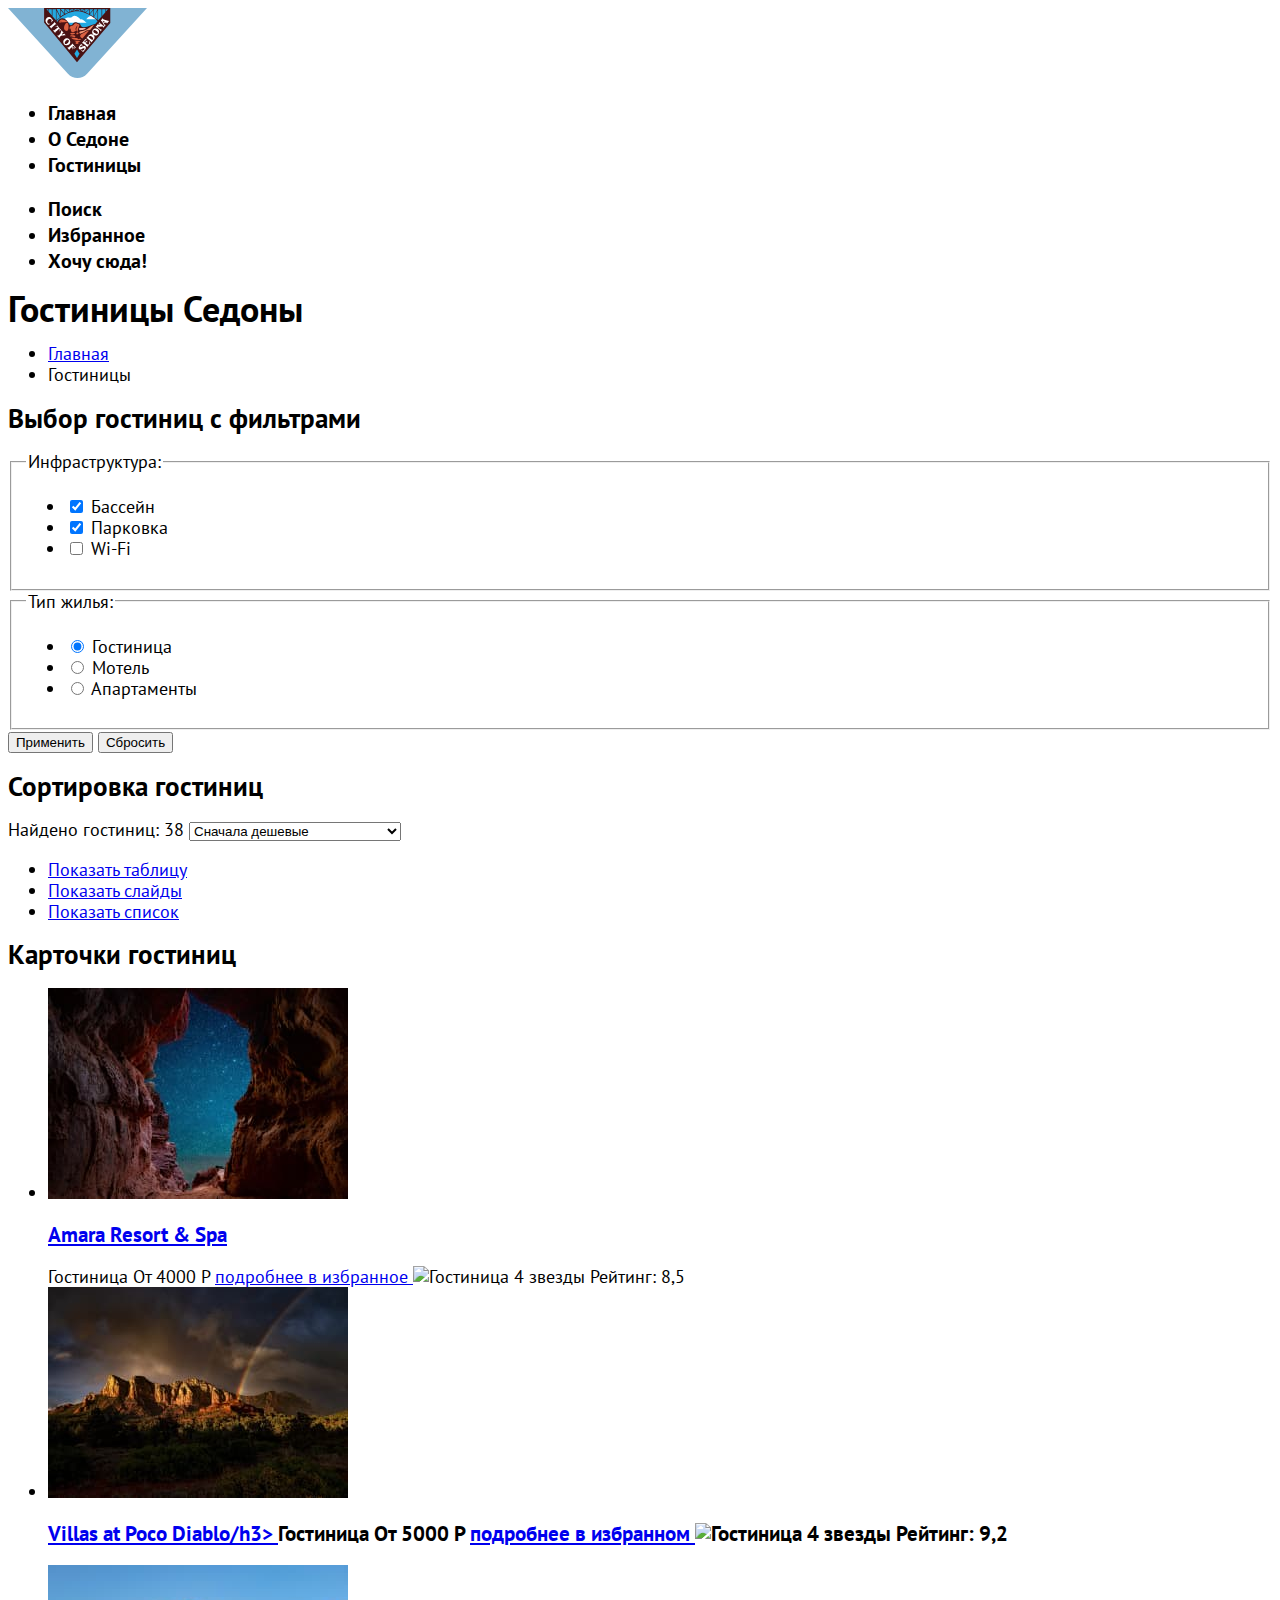
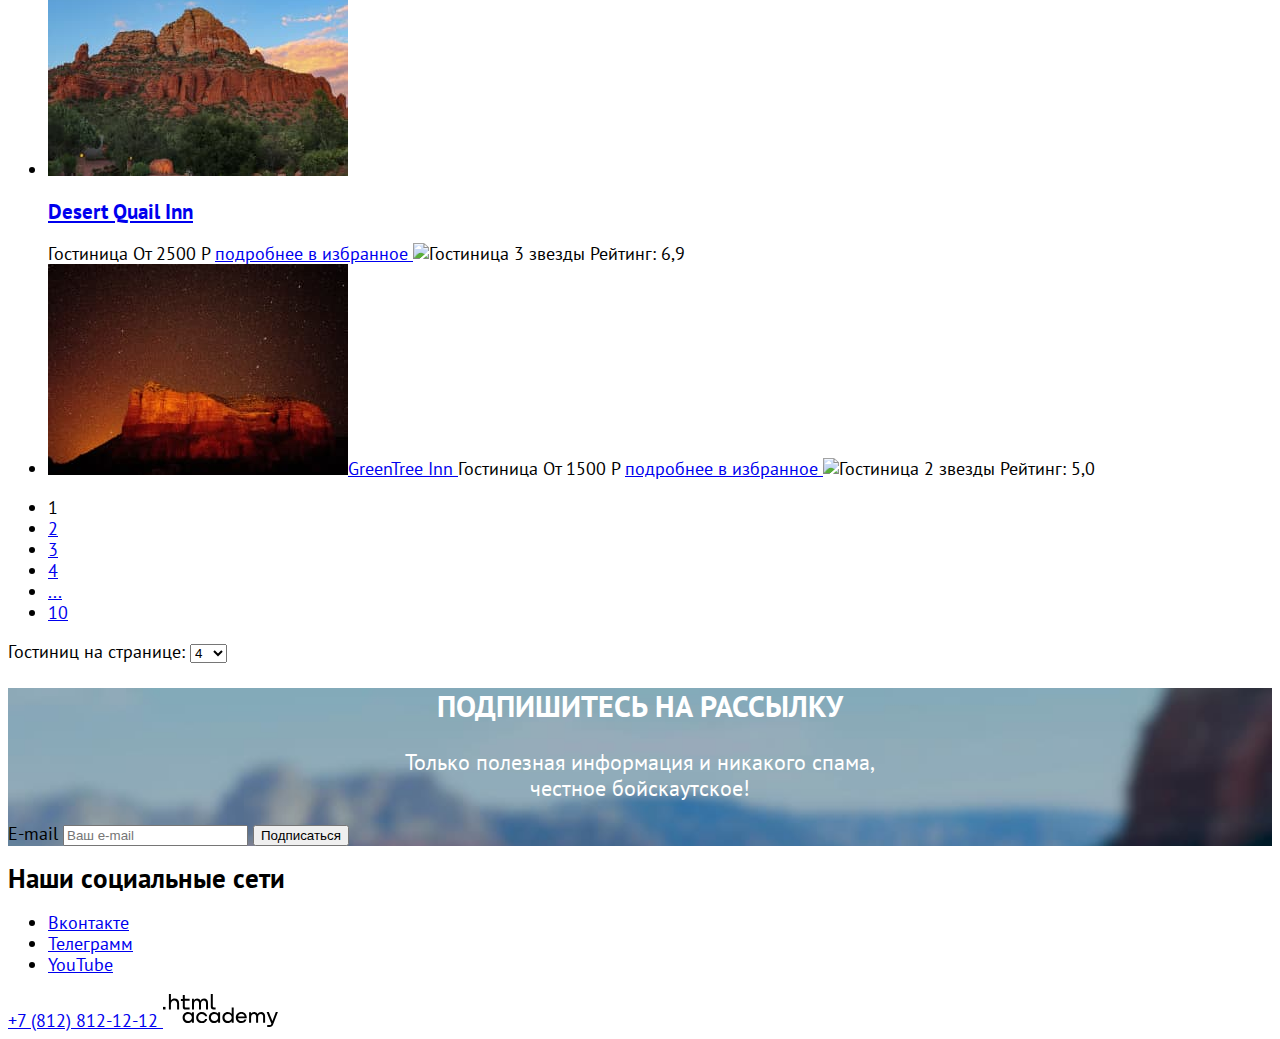
==== catalog.html @ 8e95e60b "добавляет базовую стилизацию" ====
<!DOCTYPE html>
<html lang="ru">
  <head>
    <meta charset="utf-8">
    <title>Гостиницы</title>
    <link rel="stylesheet" href="styles/styles.css">
  </head>
  <body>
    <header class="page-header">
        <nav class="navigation">
          <a
           class="navigation-logo"
           href="index.html"
          >
          <img
           class="logo"
           src="images/logo/coat-of-arms-of-sedona.svg"
           width="139"
           height="70"
           alt="Герб города Седона"
          >
          <ul class="navigation-list">
            <li class="navigation-item">
              <a
               class="navigation-link"
               href="index.html"
              >
              Главная
              </a>
            </li>
            <li class="navigation-item">
              <a
               class="navigation-link"
               href="about.html"
              >
                О Седоне
              </a>
            </li>
            <li class="navigation-item">
              <a
               class="navigation-link navigation-current"
               href="catalog.html"
              >
                Гостиницы
              </a>
            </li>
          </ul>
          <ul class="navigation-list navigation-user">
            <li class="navigation-item">
              <a
               class="navigation-link"
               href="#"
              >
                <span class="visually-hidden">
                  Поиск
                </span>
              </a>
            </li>
            <li class="navigation-item">
              <a
               class="navigation-link"
               href="#"
              >
                <span class="visually-hidden">
                  Избранное
                </span>
              </a>
            </li>
            <li class="navigation-item">
              <a
               class="navigation-link button"
               type="button"
               href="#"
              >
               Хочу сюда!
              </a>
            </li>
          </ul>
        </nav>
      </header>
      <main class="main-inner">
        <header class="inner-header">
          <h1 class="inner-header-title">
            Гостиницы Седоны
          </h1>
          <ul class="breadcrumbs">
            <li class="breadcrumbs-item">
              <a
               class="breadcrumbs-link"
               href="index.html"
              >
                <span class="visually-hidden">
                  Главная
                </span>
              </a>
            </li>
            <li class="breadcrumbs-item">
              <a class="breadcrumbs-link">
                Гостиницы
              </a>
            </li>
          </ul>
        </header>
        <section class="choise-hotels">
          <h2 class="visually-hidden">Выбор гостиниц с фильтрами</h2>
          <form
          class="choise-filter"
          action="https://echo.htmlacademy.ru/"
          method="get"
          >
            <fieldset class="choise-filter-group">
              <legend class="choise-filter-title">
                Инфраструктура:
              </legend>
              <ul class="choise-filter-list">
                <li class="choisechoise-filter-item">
                  <label class="choise">
                    <input class="choise-input" type="checkbox" name="infrastructure" checked>
                    Бассейн
                  </label>
                </li>
                <li class="catalog-filter-item">
                  <label class="choise">
                    <input class="control-input" type="checkbox" name="infrastructure" checked>
                    Парковка
                  </label>
                </li>
                <li class="choise-filter-item">
                  <label class="control">
                    <input class="choise-input" type="checkbox" name="infrastructure">
                    Wi-Fi
                  </label>
                </li>
            </ul>
            </fieldset>
            <fieldset class="choise-filter-group">
            <legend class="choise-filter-title">
              Тип жилья:
            </legend>
            <ul class="choise-filter-list">
              <li class="choise-filter-item">
                <label class="control">
                  <input class="control-input" type="radio" name="type of housing" value="hotel" checked>
                  Гостиница
                </label>
              </li>
              <li class="choise-filter-item">
                <label class="control">
                  <input class="control-input" type="radio" name="type of housing" value="motel">
                  Мотель
                </label>
              </li>
              <li class="choise-filter-item">
                <label class="control">
                  <input class="control-input" type="radio" name="type of housing" value="apartments">
                  Апартаменты
                </label>
              </li>
            </ul>
            </fieldset>
              <button class="button" type="submit">
                Применить
              </button>
              <button class="button" type="reset">
                Сбросить
              </button>
          </form>
        </section>
        <section class="catalog-sorting">
          <h2 class="visually-hidden">Сортировка гостиниц</h2>
          <span class="visually-hidden">Найдено гостиниц: 38</span>
              <select class="select-control" aria-label="Сортировка">
                <option value="popular">Сначала дешевые</option>
                <option value="cheap">Сначала дорогие</option>
                <option value="luxury">Сначала с высоким рейтингом</option>
              </select>
              <ul class="card">
                <li class="card-table">
                  <a class="button" href="#" >
                    <span class="visually-hidden">Показать таблицу</span>
                  </a>
                </li>
                <li class="card-slides">
                  <a class="button" href="#" >
                    <span class="visually-hidden">Показать слайды</span>
                  </a>
                </li>
                <li class="card-list">
                  <a class="button" href="#" >
                    <span class="visually-hidden">Показать список</span>
                  </a>
                </li>
              </ul>
        </section>
        <section class="hotels">
          <h2 class="visually-hidden">Карточки гостиниц</h2>
              <ul class="hotel-list">
                <li class="hotel-card">
                  <a class="hotel-card-link" href="#">
                    <img class="hotel-card-image" src="images/cards/mountains-at-night.jpg" width="300" height="211" alt="Горы ночью">
                    <h3 class="hotel-card-title">Amara Resort & Spa</h3>
                  </a>
                    <span class="hotel-card-type-of-housing">
                      Гостиница
                    </span>
                    <span class="hotel-card-price">
                      От 4000 Р
                    </span>
                    <a class="hotel-card-button button-more" href="#">
                      подробнее
                    </a>
                    <a class="hotel-card-button button-to-favorites" href="#">
                      в избранное
                    </a>
                    <img class="hotel-card-image-rating" src="#" width="#" height="#" alt="Гостиница 4 звезды">
                    <span class="hotel-card-rating">Рейтинг: 8,5</span>
                </li>
                <li class="hotel-card">
                  <a class="hotel-card-link" href="#">
                    <img class="hotel-card-image" src="images/cards/mountains-sunrise.jpg" width="300" height="211" alt="Рассвет в горах">
                    <h3 class="hotel-card-title">Villas at Poco Diablo/h3>
                  </a>
                    <span class="hotel-card-type-of-housing">
                      Гостиница
                    </span>
                    <span class="hotel-card-price">
                      От 5000 Р
                    </span>
                    <a class="hotel-card-button button-more" href="#">
                      подробнее
                    </a>
                    <a class="hotel-card-button button-in-favorites" href="#">
                      в избранном
                    </a>
                    <img class="hotel-card-image-rating" src="#" width="#" height="#" alt="Гостиница 4 звезды">
                    <span class="hotel-card-rating">Рейтинг: 9,2</span>
                </li>
                <li class="hotel-card">
                  <a class="hotel-card-link" href="#">
                    <img class="hotel-card-image" src="images/cards/mountains-by-day.jpg" width="300" height="211" alt="День в горах">
                    <h3 class="hotel-card-title">Desert Quail Inn</h3>
                  </a>
                    <span class="hotel-card-type-of-housing">
                      Гостиница
                    </span>
                    <span class="hotel-card-price">
                      От 2500 Р
                    </span>
                    <a class="hotel-card-button button-more" href="#">
                      подробнее
                    </a>
                    <a class="hotel-card-button button-to-favorites" href="#">
                      в избранное
                    </a>
                    <img class="hotel-card-image-rating" src="#" width="#" height="#" alt="Гостиница 3 звезды">
                    <span class="hotel-card-rating">Рейтинг: 6,9</span>
                </li>
                <li class="hotel-card">
                  <a class="hotel-card-link" href="#">
                    <img class="hotel-card-image" src="images/cards/mountains-sunset.jpg" width="300" height="211" alt="Закат в горах>
                    <h3 class="hotel-card-title">GreenTree Inn</h3>
                  </a>
                    <span class="hotel-card-type-of-housing">
                      Гостиница
                    </span>
                    <span class="hotel-card-price">
                      От 1500 Р
                    </span>
                    <a class="hotel-card-button button-more" href="#">
                      подробнее
                    </a>
                    <a class="hotel-card-button button-to-favorites" href="#">
                      в избранное
                    </a>
                    <img class="hotel-card-image-rating" src="#" width="#" height="#" alt="Гостиница 2 звезды">
                    <span class="hotel-card-rating">Рейтинг: 5,0</span>
                </li>
              </ul>
              <ul class="pagination">
                <li class="pagination-item">
                  <a class="pagination-link pagination-current">1</a>
                </li>
                <li class="pagination-item">
                  <a class="pagination-link" href="#">2</a>
                </li>
                <li class="pagination-item">
                  <a class="pagination-link" href="#">3</a>
                </li>
                <li class="pagination-item">
                  <a class="pagination-link" href="#">4</a>
                </li>
                <li class="pagination-item">
                  <a class="pagination-link" href="#">...</a>
                </li>
                <li class="pagination-item">
                  <a class="pagination-link" href="#">10</a>
                </li>
              </ul>
              <label class="amount">
                Гостиниц на странице:
                <select class="select-control" aria-label="Гостиниц на странице">
                  <option value="4">4</option>
                  <option value="8">8</option>
                  <option value="12">12</option>
                </select>
              </label>
       </section>
       <section class="newsletter">
        <h2 class="newsletter-title">
          Подпишитесь на рассылку
        </h2>
        <p class="newsletter-description">
          Только полезная информация и никакого спама,<br>честное бойскаутское!
        </p>
        <form
         class="newsletter-form"
         action="https://echo.htmlacademy.ru/"
         method="post"
        >
        <label for="newsletter-email">
          E-mail
        </label>
        <input
         class="field"
         placeholder="Ваш e-mail"
         type="email"
         name="newsletter-email"
         id="newsletter-email"
         required
         >
        <button class="button newsletter-button" type="submit">
          Подписаться
        </button>
        </form>
      </section>
      </main>
      <footer class="index-footer">
        <h2 class="visually-hidden">
          Наши социальные сети
        </h2>
        <ul class="footer-social-list">
          <li class="footer-social-list-item">
            <a
             class="social-button vk"
             href="https://vk.com/htmlacademy"
            >
            <span class="visually-hidden">
              Вконтакте
            </span>
            </a>
          </li>
          <li class="footer-social-list-item">
            <a
             class="social-button telegram"
             href="https://t.me/htmlacademy"
            >
            <span class="visually-hidden">
              Телеграмм
            </span>
            </a>
          </li>
          <li class="footer-social-list-item">
            <a
             class="social-button youtube"
             href="https://www.youtube.com/user/htmlacademyru"
            >
            <span class="visually-hidden">
              YouTube
            </span>
            </a>
          </li>
        </ul>
        <a
         class="footer-contact"
         href="tele:+78128121212">
          +7 (812) 812-12-12
        </a>
        <a
        class="htmlacademy-link"
        href="https://htmlacademy.ru/"
       >
       <img
        class="logo"
        src="images/logo/logo-htmlacademy.svg"
        width="115"
        height="34"
        alt="Логотип HTML Academy"
       >
       </a>
      </footer>
  </body>
</html>
---- styles/styles.css ----
@font-face {
  font-family: "PT Sans";
  font-style: normal;
  font-weight: 400;
  src: url("../fonts/ptsans-400.woff2") format("woff2");
  font-display: swap;
}
@font-face {
  font-family: "PT Sans";
  font-style: normal;
  font-weight: 700;
  src: url("../fonts/ptsans-700.woff2") format("woff2");
  font-display: swap;
}

body {
  font-family: "PT Sans", sans-serif;
  font-size: 18px;
  line-height: 21px;
  color: #000000;
  background-color: #FFFFFF;
}
.navigation-link-button {
  font-family: "PT Sans", sans-serif;
  font-size: 16px;
  line-height: 20px;
  text-align: center;
  text-transform: uppercase;
  color: #FFFFFF;
  background-color: #756157;
}
.navigation-link  {
  font-size: 20px;
  line-height: 26px;
  font-weight: 700;
  text-align: left;
  color: inherit;
  text-decoration: none;
}
.welcome-logo {
  background-color: #DAE8F1;
  background-image: url(../images/index-background.jpg);
  background-size: 100%;
  background-repeat: no-repeat;
}
.advantages-town {
  font-size: 30px;
  line-height: 36px;
  font-weight: 700;
  text-align: center;
  text-transform: uppercase;
}
.advantages-main {
  font-size: 22px;
  line-height: 26px;
  font-weight: 400;
  text-align: center;
}
.advantages-title {
  font-size: 24px;
  line-height: 28px;
  font-weight: 700;
  text-align: center;
  text-transform: uppercase;
}
.advantages-description {
  text-align: center;
}
.advantages-list-item-town {
  background-color: #E1B792;
  /* background-image: url("../images/advantages/sedona-town.jpg"); */
  background-size: 100% auto;
  background-repeat: no-repeat;
}
advantages-devil-bridge {
  background-color: #91745E;
  background-image: url("../images/advantages/devil-bridge.jpgs");
  background-size: 100% auto;
  background-repeat: no-repeat;
}
.search-hotel-title {
  font-size: 30px;
  line-height: 36px;
  font-weight: 700;
  text-align: center;
  text-transform: uppercase;
}
.search-hotel-description {
  font-size: 22px;
  line-height: 26px;
  font-weight: 400;
  text-align: center;
}
.newsletter {
  background-color: #3D5C5E;
  background-image: url("..//images/background-index.jpg");
  background-size: 100% auto;
  background-repeat: no-repeat;
}
.newsletter-title {
  font-size: 30px;
  line-height: 36px;
  font-weight: 700;
  text-align: center;
  color: #FFFFFF;
  text-transform: uppercase;
}
.newsletter-description {
  font-size: 22px;
  line-height: 26px;
  font-weight: 400;
  text-align: center;
  color: #FFFFFF;
}
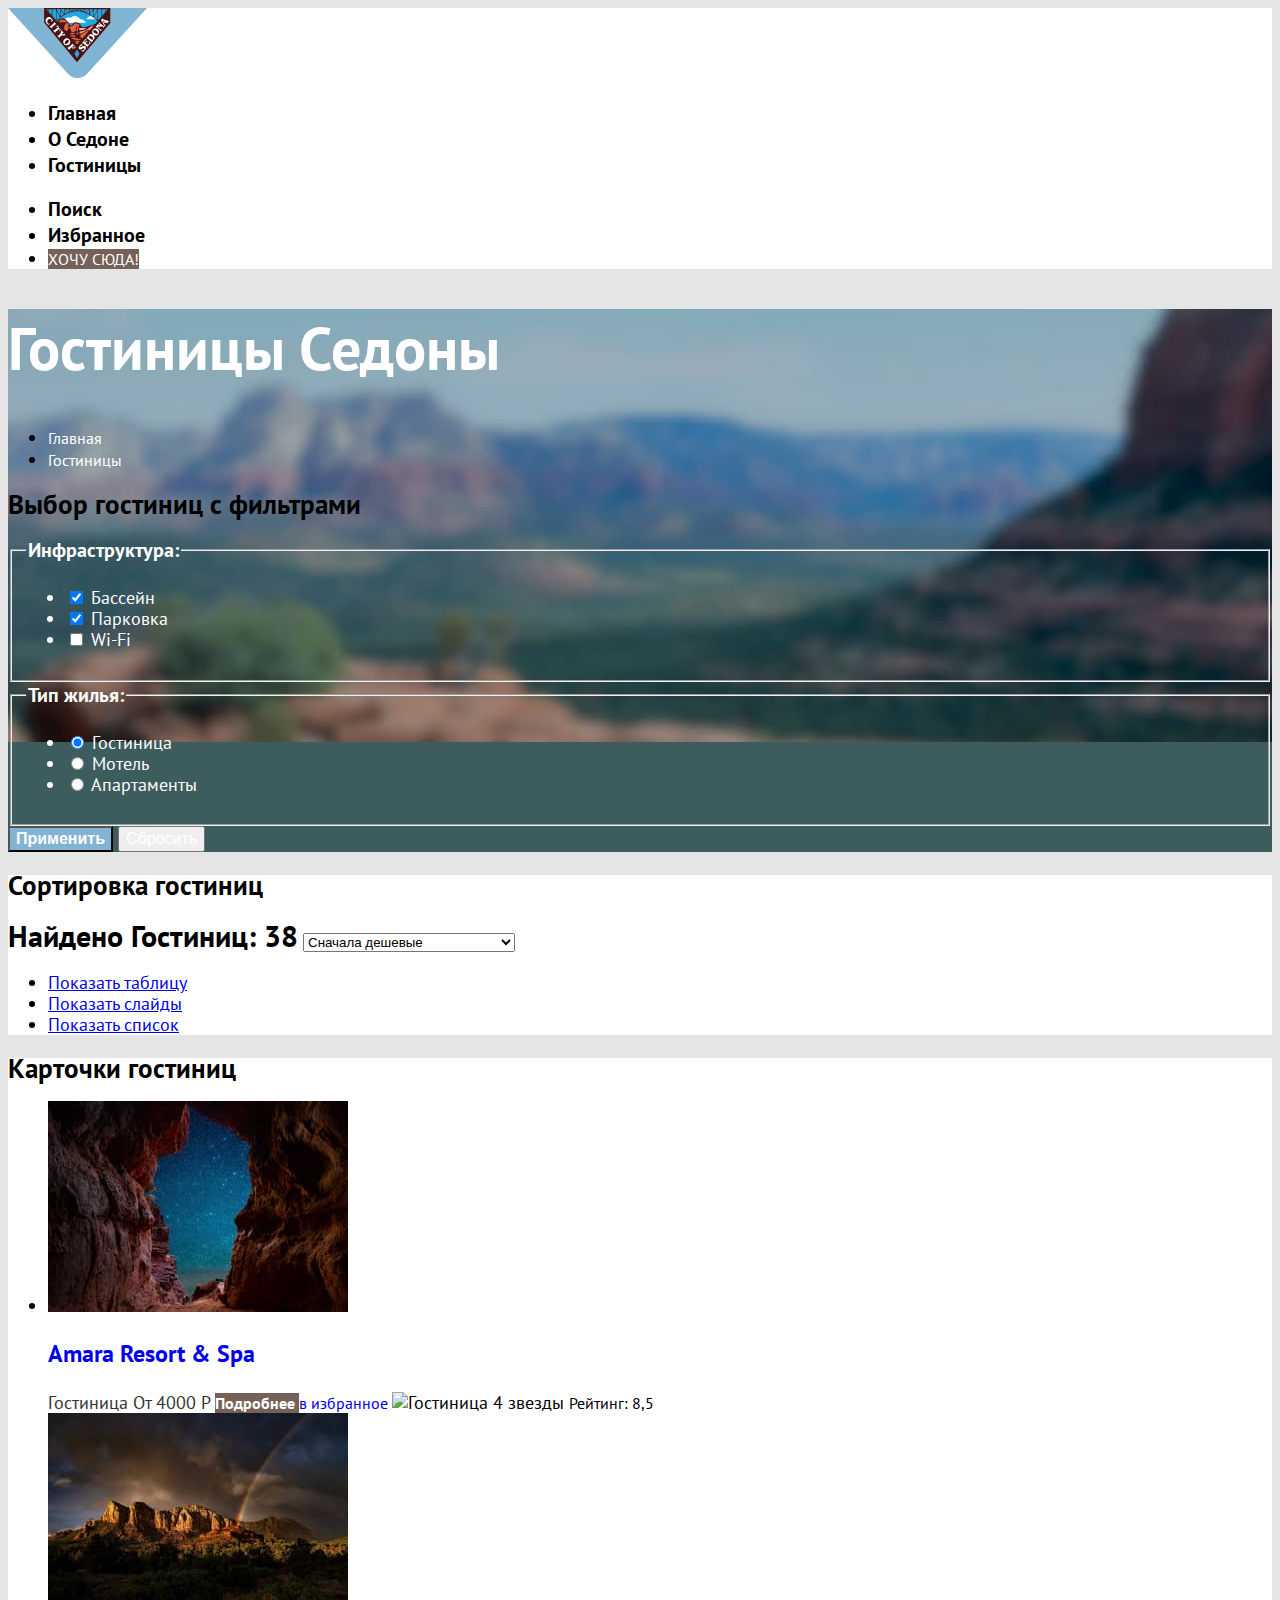
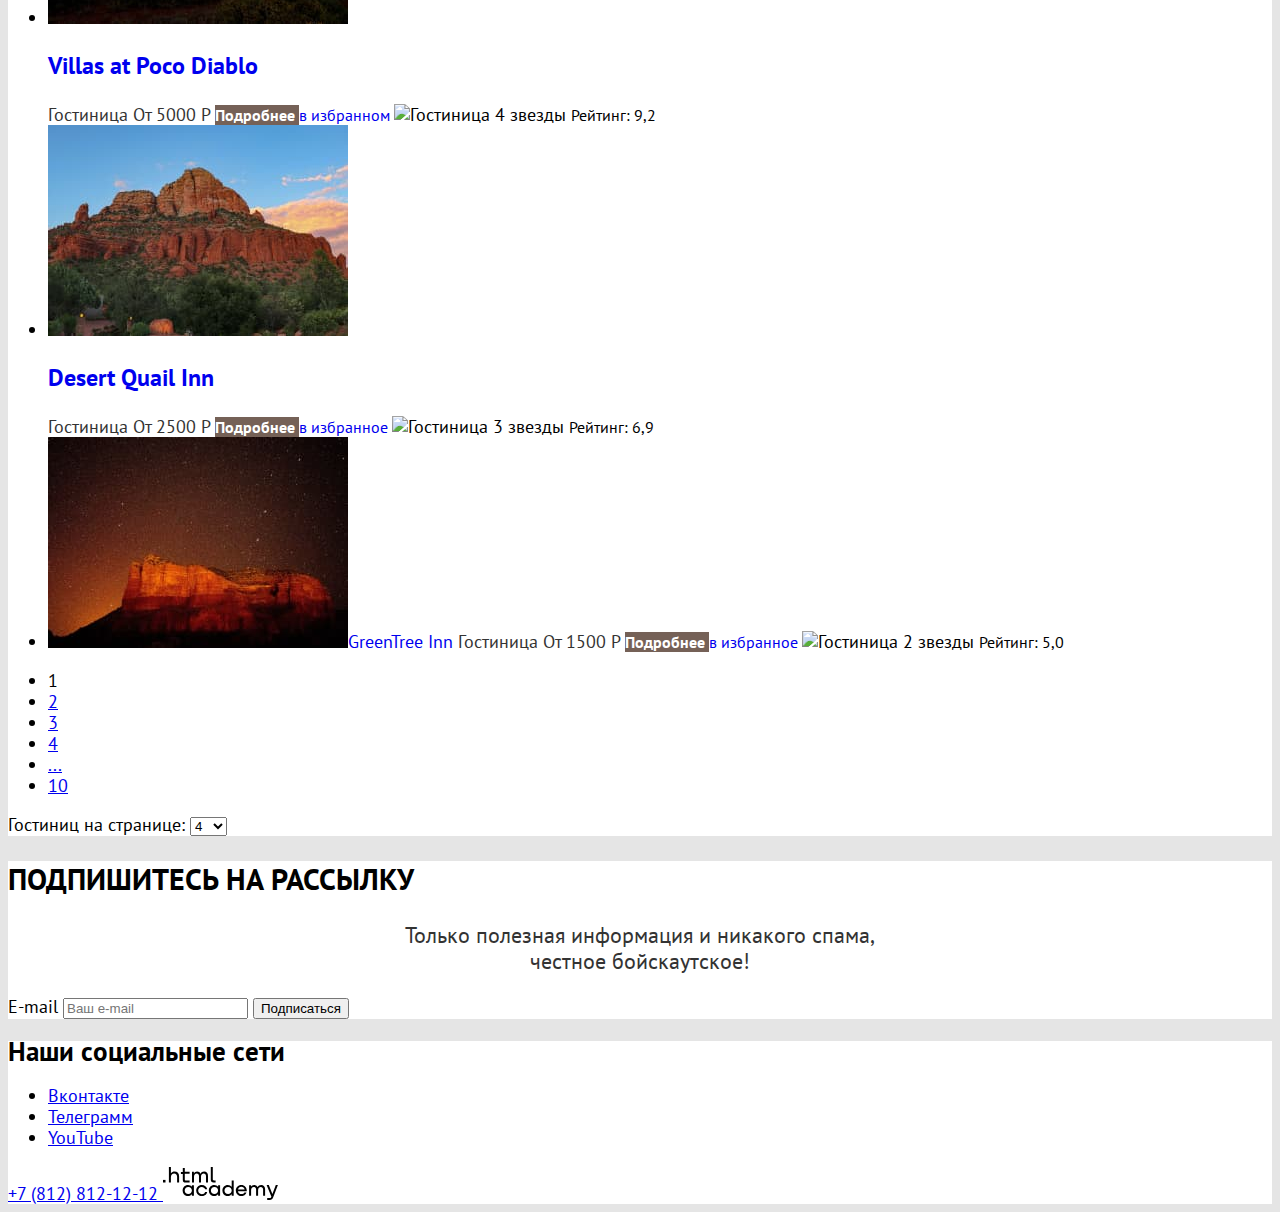
==== commit 0774ff06: "поправки в разметку и стилизацию" ====
--- a/catalog.html
+++ b/catalog.html
@@ -68,8 +68,7 @@
             </li>
             <li class="navigation-item">
               <a
-               class="navigation-link button"
-               type="button"
+               class="navigation-link-button"
                href="#"
               >
                Хочу сюда!
@@ -79,6 +78,7 @@
         </nav>
       </header>
       <main class="main-inner">
+        <div class="wrapper-hotel">
         <header class="inner-header">
           <h1 class="inner-header-title">
             Гостиницы Седоны
@@ -113,13 +113,13 @@
                 Инфраструктура:
               </legend>
               <ul class="choise-filter-list">
-                <li class="choisechoise-filter-item">
+                <li class="choise-filter-item">
                   <label class="choise">
                     <input class="choise-input" type="checkbox" name="infrastructure" checked>
                     Бассейн
                   </label>
                 </li>
-                <li class="catalog-filter-item">
+                <li class="choise-filter-item">
                   <label class="choise">
                     <input class="control-input" type="checkbox" name="infrastructure" checked>
                     Парковка
@@ -158,17 +158,18 @@
               </li>
             </ul>
             </fieldset>
-              <button class="button" type="submit">
+              <button class="button-submit" type="submit">
                 Применить
               </button>
-              <button class="button" type="reset">
+              <button class="button-reset" type="reset">
                 Сбросить
               </button>
           </form>
         </section>
+      </div>
         <section class="catalog-sorting">
           <h2 class="visually-hidden">Сортировка гостиниц</h2>
-          <span class="visually-hidden">Найдено гостиниц: 38</span>
+          <span class="sort-hotel">Найдено гостиниц: 38</span>
               <select class="select-control" aria-label="Сортировка">
                 <option value="popular">Сначала дешевые</option>
                 <option value="cheap">Сначала дорогие</option>
@@ -213,12 +214,12 @@
                       в избранное
                     </a>
                     <img class="hotel-card-image-rating" src="#" width="#" height="#" alt="Гостиница 4 звезды">
-                    <span class="hotel-card-rating">Рейтинг: 8,5</span>
+                    <span class="hotel-card-button hotel-card-rating">Рейтинг: 8,5</span>
                 </li>
                 <li class="hotel-card">
                   <a class="hotel-card-link" href="#">
                     <img class="hotel-card-image" src="images/cards/mountains-sunrise.jpg" width="300" height="211" alt="Рассвет в горах">
-                    <h3 class="hotel-card-title">Villas at Poco Diablo/h3>
+                    <h3 class="hotel-card-title">Villas at Poco Diablo</h3>
                   </a>
                     <span class="hotel-card-type-of-housing">
                       Гостиница
@@ -233,7 +234,7 @@
                       в избранном
                     </a>
                     <img class="hotel-card-image-rating" src="#" width="#" height="#" alt="Гостиница 4 звезды">
-                    <span class="hotel-card-rating">Рейтинг: 9,2</span>
+                    <span class="hotel-card-button hotel-card-rating">Рейтинг: 9,2</span>
                 </li>
                 <li class="hotel-card">
                   <a class="hotel-card-link" href="#">
@@ -253,7 +254,7 @@
                       в избранное
                     </a>
                     <img class="hotel-card-image-rating" src="#" width="#" height="#" alt="Гостиница 3 звезды">
-                    <span class="hotel-card-rating">Рейтинг: 6,9</span>
+                    <span class="hotel-card-button hotel-card-rating">Рейтинг: 6,9</span>
                 </li>
                 <li class="hotel-card">
                   <a class="hotel-card-link" href="#">
@@ -273,7 +274,7 @@
                       в избранное
                     </a>
                     <img class="hotel-card-image-rating" src="#" width="#" height="#" alt="Гостиница 2 звезды">
-                    <span class="hotel-card-rating">Рейтинг: 5,0</span>
+                    <span class="hotel-card-button hotel-card-rating">Рейтинг: 5,0</span>
                 </li>
               </ul>
               <ul class="pagination">
@@ -304,12 +305,12 @@
                   <option value="12">12</option>
                 </select>
               </label>
-       </section>
-       <section class="newsletter">
-        <h2 class="newsletter-title">
+        </section>
+       <section class="newsletter-catalog">
+        <h2 class="newsletter-title newsletter-title-catalog">
           Подпишитесь на рассылку
         </h2>
-        <p class="newsletter-description">
+        <p class="newsletter-description newsletter-description-catalog">
           Только полезная информация и никакого спама,<br>честное бойскаутское!
         </p>
         <form
@@ -334,7 +335,7 @@
         </form>
       </section>
       </main>
-      <footer class="index-footer">
+      <footer class="footer">
         <h2 class="visually-hidden">
           Наши социальные сети
         </h2>
--- a/styles/styles.css
+++ b/styles/styles.css
@@ -12,12 +12,14 @@
   src: url("../fonts/ptsans-700.woff2") format("woff2");
   font-display: swap;
 }
-
 body {
   font-family: "PT Sans", sans-serif;
   font-size: 18px;
   line-height: 21px;
   color: #000000;
+  background-color: #E5E5E5;
+}
+.page-header {
   background-color: #FFFFFF;
 }
 .navigation-link-button {
@@ -26,6 +28,7 @@
   line-height: 20px;
   text-align: center;
   text-transform: uppercase;
+  text-decoration: none;
   color: #FFFFFF;
   background-color: #756157;
 }
@@ -36,12 +39,18 @@
   text-align: left;
   color: inherit;
   text-decoration: none;
+}
+.welcome {
+  background-color: #FFFFFF;
 }
 .welcome-logo {
   background-color: #DAE8F1;
   background-image: url(../images/index-background.jpg);
-  background-size: 100%;
+  background-size: auto;
   background-repeat: no-repeat;
+}
+.advantages {
+  background-color: #FFFFFF;
 }
 .advantages-town {
   font-size: 30px;
@@ -55,6 +64,7 @@
   line-height: 26px;
   font-weight: 400;
   text-align: center;
+  color: #333333;
 }
 .advantages-title {
   font-size: 24px;
@@ -66,32 +76,52 @@
 .advantages-description {
   text-align: center;
 }
-.advantages-list-item-town {
-  background-color: #E1B792;
-  /* background-image: url("../images/advantages/sedona-town.jpg"); */
-  background-size: 100% auto;
-  background-repeat: no-repeat;
-}
-advantages-devil-bridge {
-  background-color: #91745E;
-  background-image: url("../images/advantages/devil-bridge.jpgs");
-  background-size: 100% auto;
-  background-repeat: no-repeat;
+.advantages-description-sub {
+  color:#333333;
+}
+.advantages-number {
+  text-align: center;
+}
+.advantages-list-item-main {
+  color: #FFFFFF  ;
+  background-color: #82B3D3 ;
+}
+.advantages-list-town {
+  background-color: #FFFFFF;
+}
+.advantages-housing, .advantages-souvenirs, .advantages-square, .advantages-tourists {
+  background-color: rgba(131, 179, 211, 0.12);
+}
+.advantages-road {
+  background-color: rgba(131, 179, 211, 0.2);
+}
+.search-hotel {
+  background-color: #FFFFFF;
+  text-align: center;
 }
 .search-hotel-title {
   font-size: 30px;
   line-height: 36px;
   font-weight: 700;
-  text-align: center;
   text-transform: uppercase;
 }
 .search-hotel-description {
   font-size: 22px;
   line-height: 26px;
   font-weight: 400;
-  text-align: center;
-}
-.newsletter {
+  color:  #333333 ;
+}
+.button-search-hotel {
+  font-size: 20px;
+  line-height: 36px;
+  font-weight: 400;
+  text-transform: uppercase;
+  text-decoration: none;
+  color: #FFFFFF;
+  background-color: #756157;
+}
+ /* catalog */
+.wrapper-hotel {
   background-color: #3D5C5E;
   background-image: url("..//images/background-index.jpg");
   background-size: 100% auto;
@@ -101,7 +131,7 @@
   font-size: 30px;
   line-height: 36px;
   font-weight: 700;
-  text-align: center;
+  text-align: left;
   color: #FFFFFF;
   text-transform: uppercase;
 }
@@ -112,3 +142,124 @@
   text-align: center;
   color: #FFFFFF;
 }
+.footer {
+  background-color: #FFFFFF;
+}
+.hotel-filter {
+  background-color: #826359;
+  background-image: url("..//images/background-catalog.jpg");
+  background-size: 100% auto;
+  background-repeat: no-repeat;
+}
+.inner-header-title {
+  font-size: 60px;
+  line-height: 78px;
+  font-weight: 700;
+  text-align: left;
+  color: #FFFFFF;
+}
+.breadcrumbs-link {
+  font-size: 16px;
+  line-height: 21px;
+  font-weight: 400;
+  text-align: left;
+  color: #FFFFFF;
+  text-decoration: none;
+}
+.choise-filter-title {
+  font-size: 20px;
+  line-height: 26px;
+  font-weight: 700;
+  text-align: left;
+  color: #FFFFFF;
+}
+.choise-filter-item {
+  font-weight: 400;
+  text-align: left;
+  color: #FFFFFF;
+}
+.sort-hotel {
+  font-size: 30px;
+  line-height: 36px;
+  font-weight: 700;
+  text-align: left;
+  text-transform: capitalize;
+}
+.button-submit {
+  font-size: 16px;
+  line-height: 20px;
+  font-weight: 700;
+  text-align: center;
+  text-transform: capitalize;
+  color: #FFFFFF;
+  background-color: #82B3D3;
+}
+.button-reset {
+  font-size: 16px;
+  line-height: 20px;
+  font-weight: 400;
+  text-align: center;
+  color: #FFFFFF;
+}
+.catalog-sorting {
+  background-color: #FFFFFF;
+}
+.hotels {
+  background-color: #FFFFFF;
+}
+.hotel-card-title {
+  font-size: 24px;
+  line-height: 28px;
+  font-weight: 700;
+  text-align: left;
+}
+.hotel-card-link {
+  text-decoration: none;
+}
+.hotel-card-button {
+  font-size: 16px;
+  line-height: 20px;
+  text-align: center;
+  text-decoration: none;
+}
+.button-more {
+  font-weight: 700;
+  text-transform: capitalize;
+  color: #FFFFFF;
+  background-color: #756157 ;
+}
+button-to-favorites {
+  font-weight: 700;
+  text-transform: capitalize;
+  color: #FFFFFF;
+  background-color: #82B3D3;
+}
+button-in-favorites {
+  font-weight: 700;
+  text-transform: capitalize;
+  color: #FFFFFF;
+  background-color: #7DB54F;
+}
+hotel-card-rating {
+  font-weight: 400;
+  text-transform: capitalize;
+  color: #333333;
+  background-color: #F2F2F2  ;
+}
+.hotel-card-type-of-housing {
+  text-align: left;
+  color: #333333;
+}
+.hotel-card-price {
+  text-align: left;
+  color: #333333;
+}
+.newsletter-catalog {
+  background-color: #FFFFFF;
+}
+.newsletter-title-catalog {
+  color: #000000;
+}
+.newsletter-description-catalog {
+  color: #333333;
+}
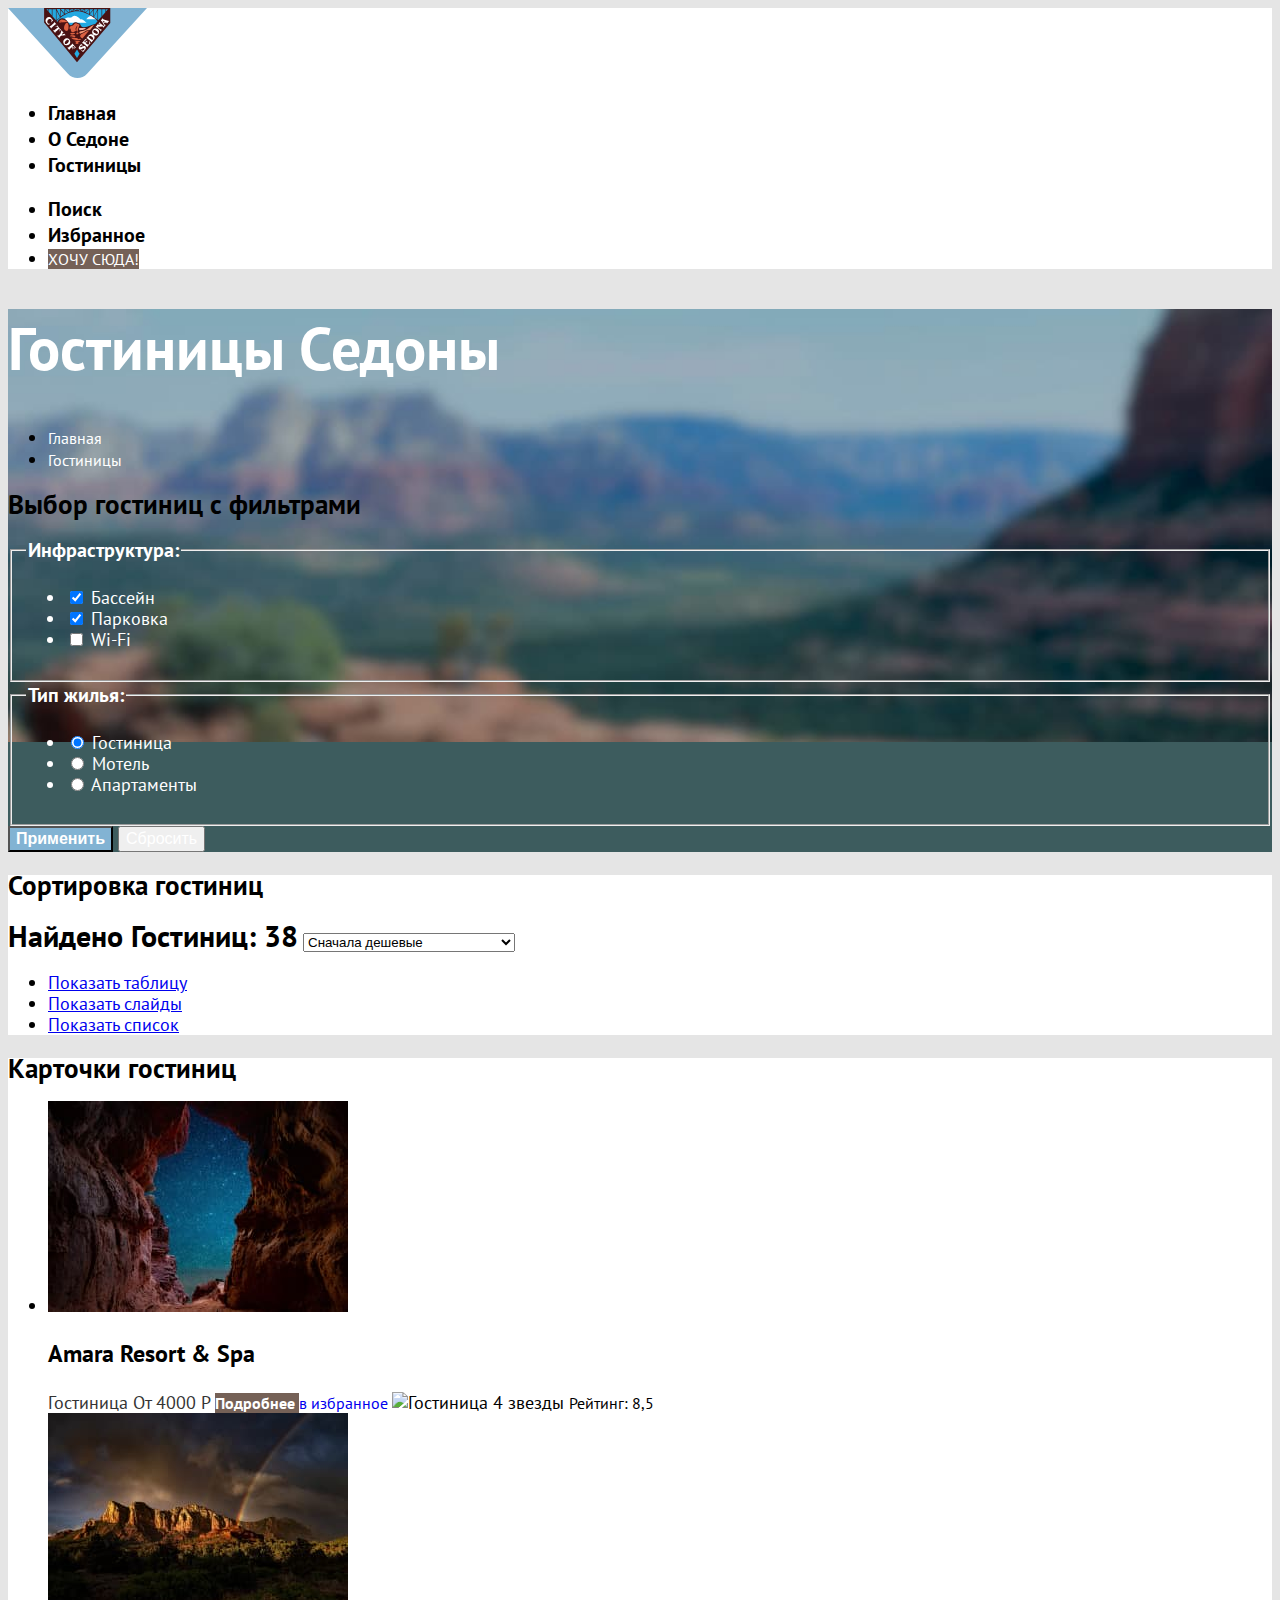
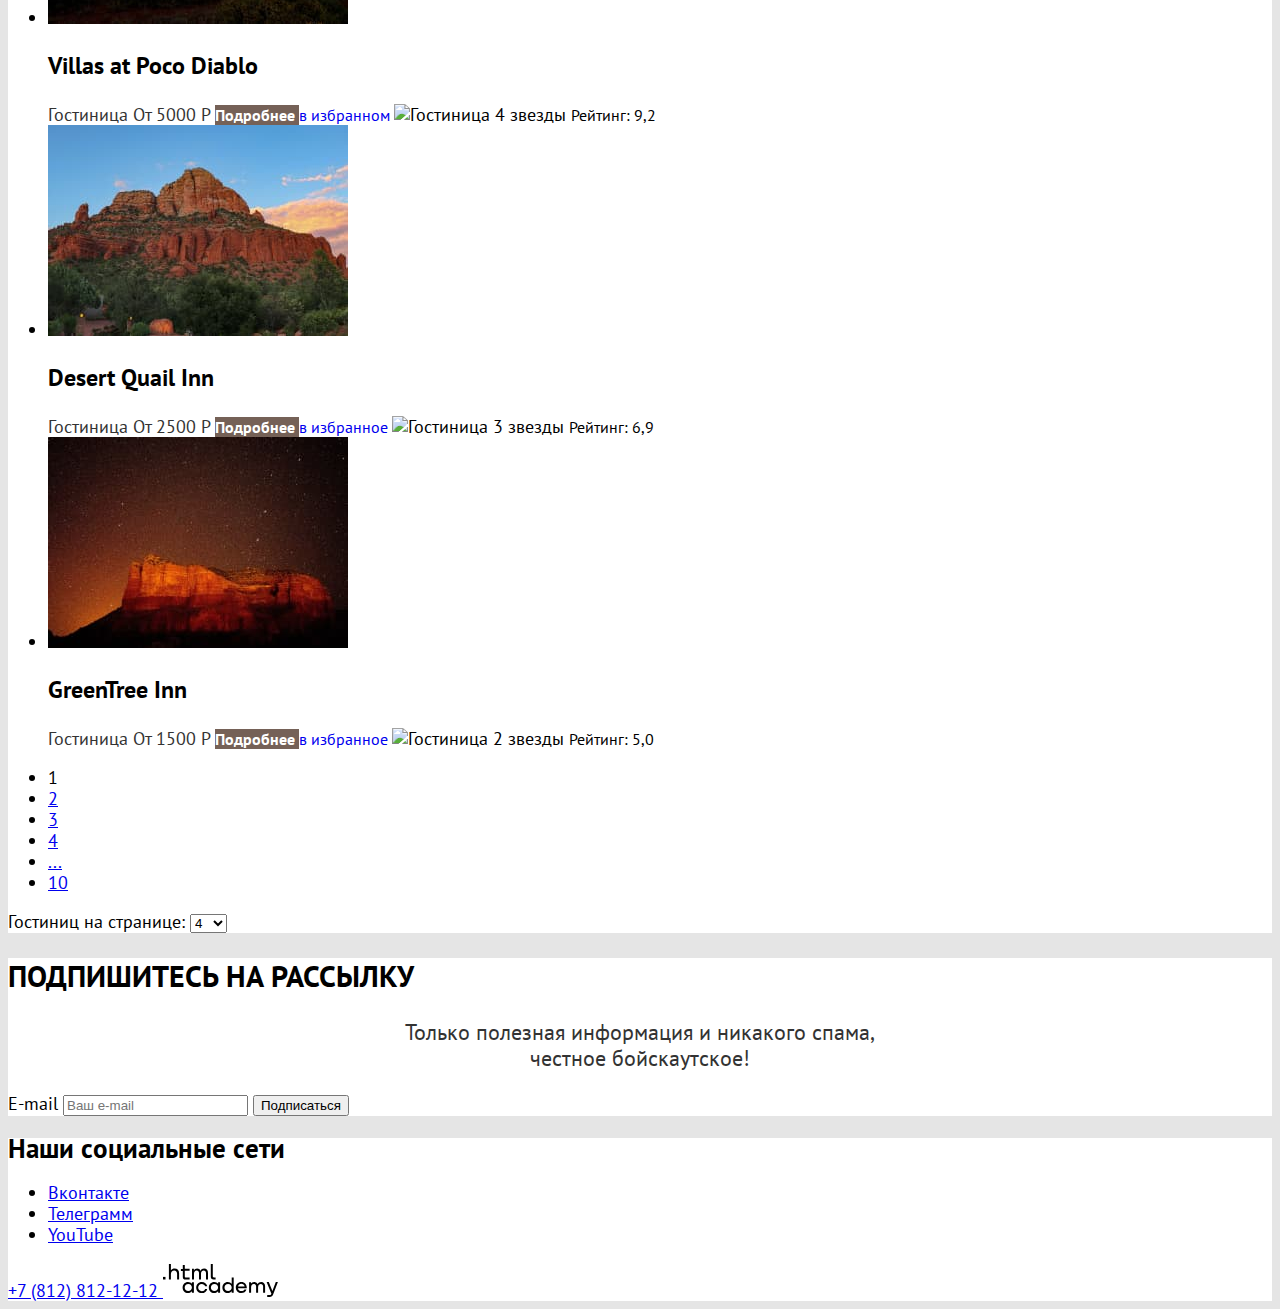
==== commit 4ce6a06c: "Merge pull request #4 from seregaautist/master" ====
--- a/catalog.html
+++ b/catalog.html
@@ -258,7 +258,7 @@
                 </li>
                 <li class="hotel-card">
                   <a class="hotel-card-link" href="#">
-                    <img class="hotel-card-image" src="images/cards/mountains-sunset.jpg" width="300" height="211" alt="Закат в горах>
+                    <img class="hotel-card-image" src="images/cards/mountains-sunset.jpg" width="300" height="211" alt="Закат в горах">
                     <h3 class="hotel-card-title">GreenTree Inn</h3>
                   </a>
                     <span class="hotel-card-type-of-housing">
--- a/styles/styles.css
+++ b/styles/styles.css
@@ -215,6 +215,7 @@
 }
 .hotel-card-link {
   text-decoration: none;
+  color: inherit;
 }
 .hotel-card-button {
   font-size: 16px;
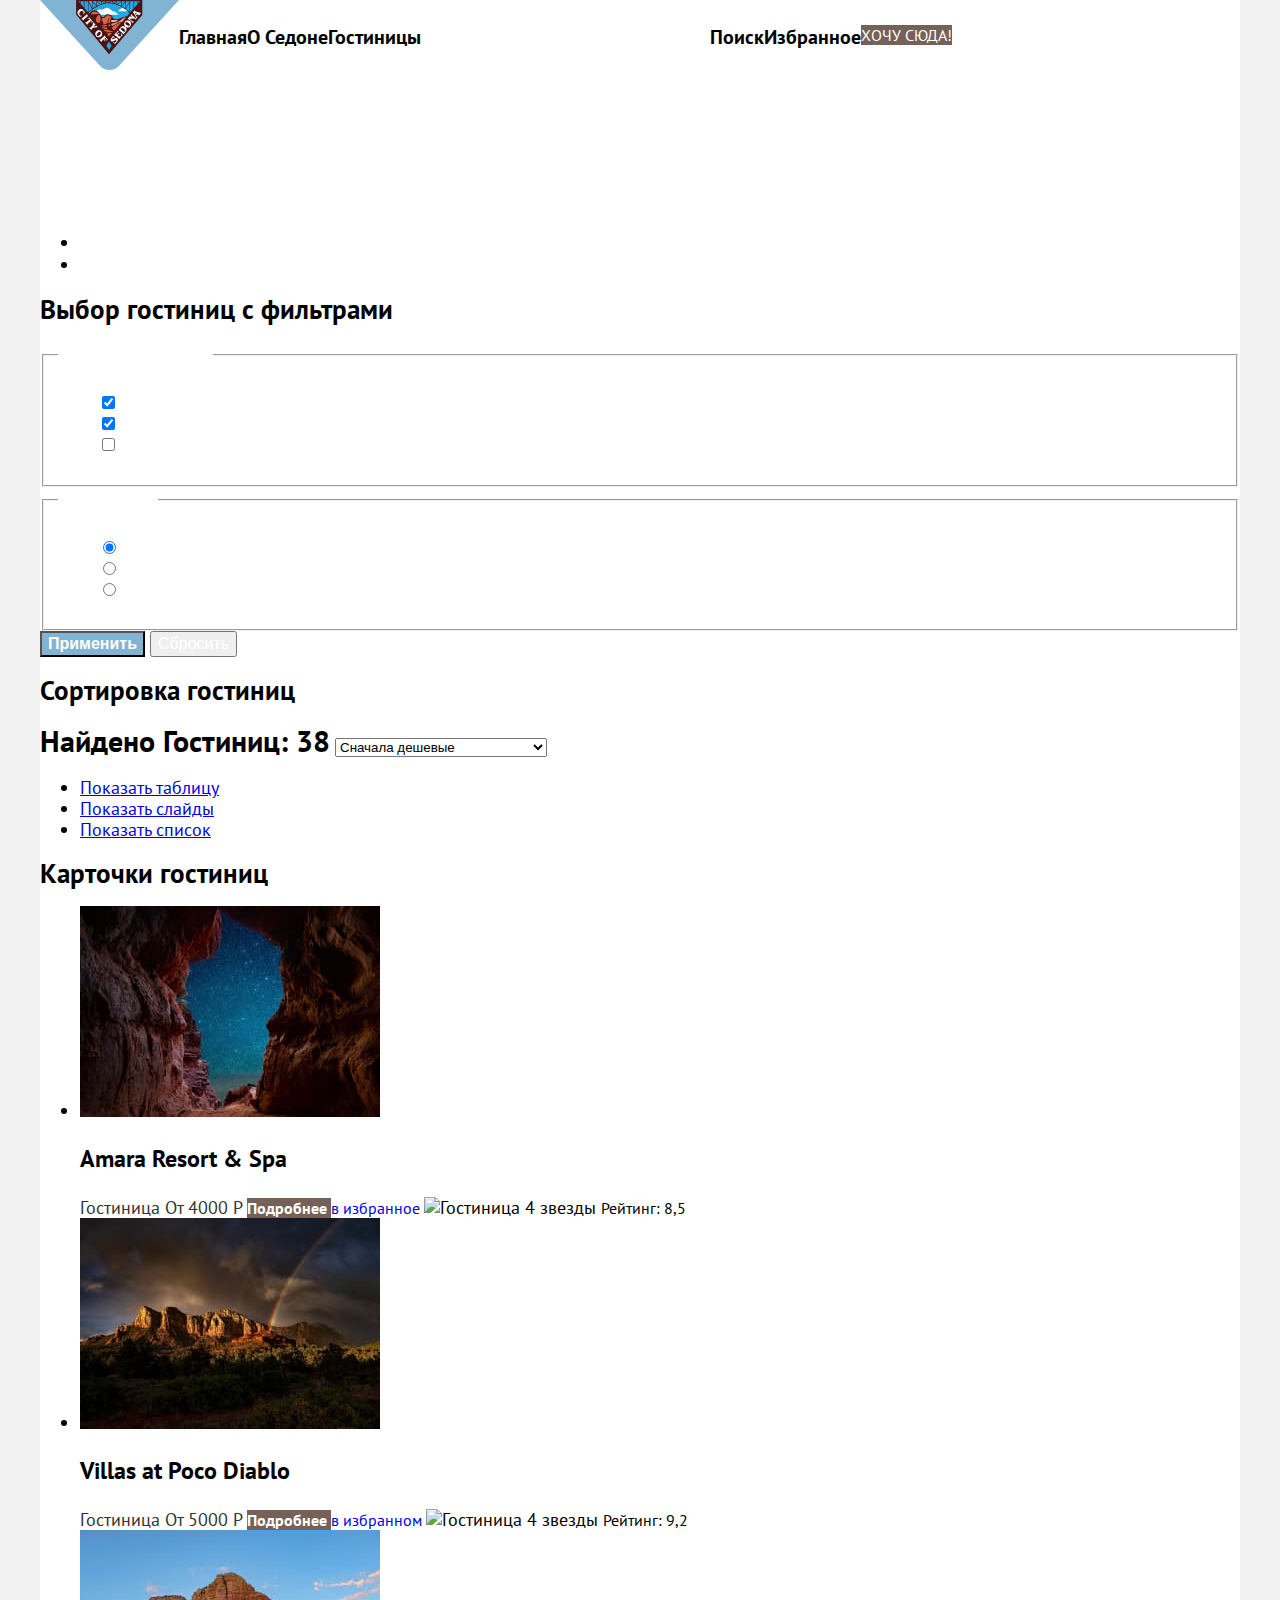
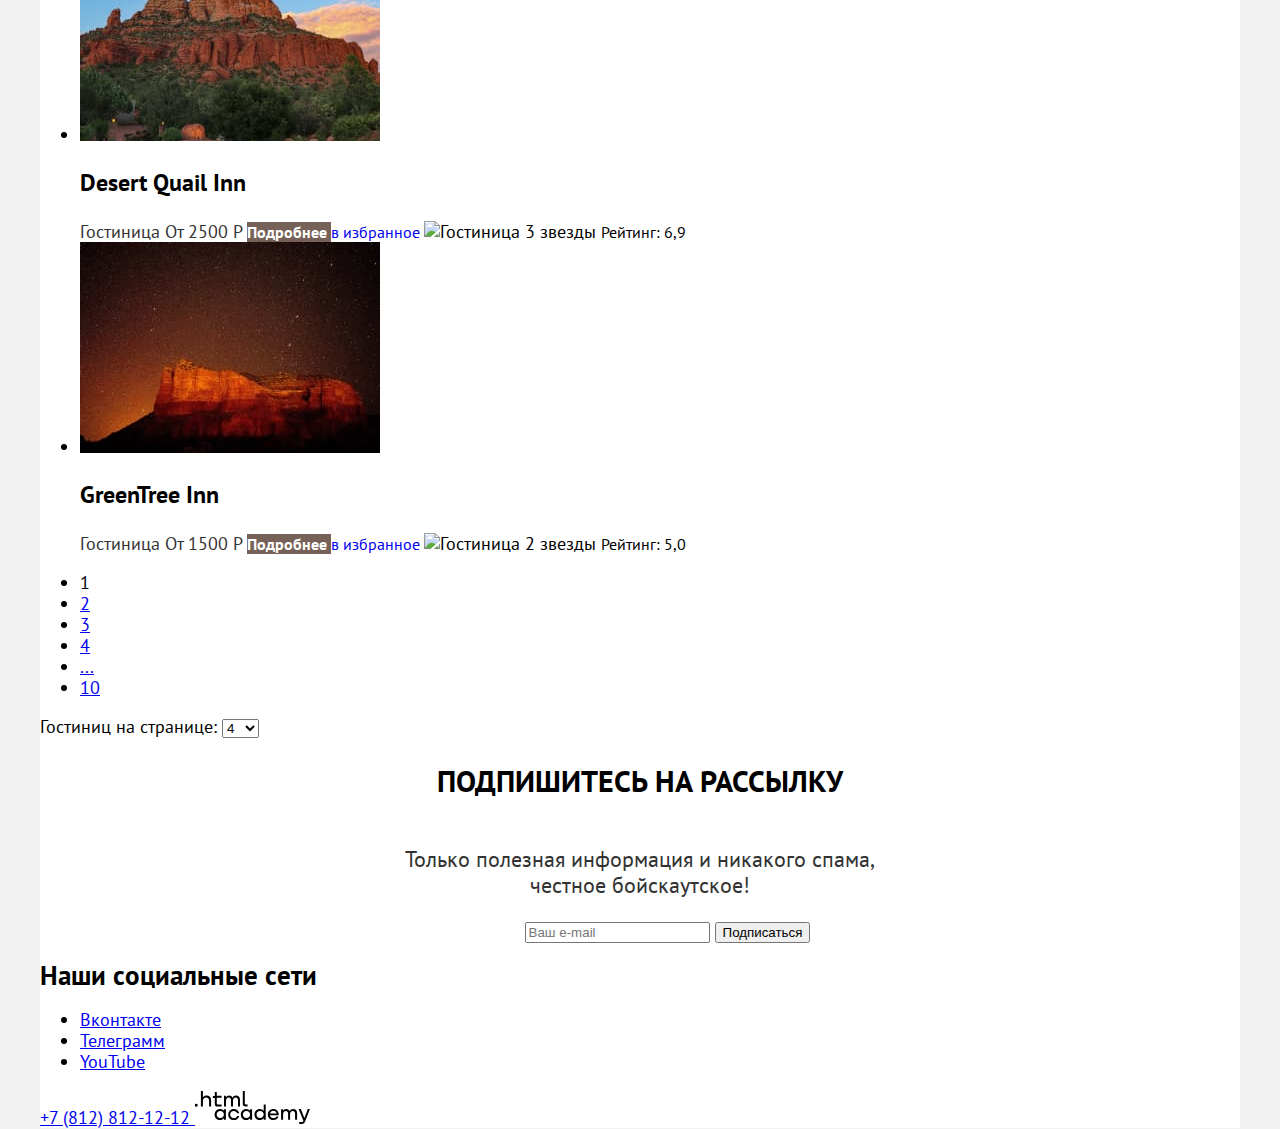
==== commit bcd5f104: "флексы часть 1" ====
--- a/catalog.html
+++ b/catalog.html
@@ -1,94 +1,69 @@
 <!DOCTYPE html>
 <html lang="ru">
+
   <head>
     <meta charset="utf-8">
     <title>Гостиницы</title>
     <link rel="stylesheet" href="styles/styles.css">
   </head>
+
   <body>
+    <div class="container-page">
     <header class="page-header">
-        <nav class="navigation">
-          <a
-           class="navigation-logo"
-           href="index.html"
-          >
-          <img
-           class="logo"
-           src="images/logo/coat-of-arms-of-sedona.svg"
-           width="139"
-           height="70"
-           alt="Герб города Седона"
-          >
-          <ul class="navigation-list">
-            <li class="navigation-item">
-              <a
-               class="navigation-link"
-               href="index.html"
-              >
+      <nav class="navigation">
+        <a class="navigation-logo" href="index.html">
+          <img class="logo" src="images/logo/coat-of-arms-of-sedona.svg" width="139" height="70"
+            alt="Герб города Седона">
+        </a>
+        <ul class="navigation-list">
+          <li class="navigation-item">
+            <a class="navigation-link" href="index.html">
               Главная
-              </a>
-            </li>
-            <li class="navigation-item">
-              <a
-               class="navigation-link"
-               href="about.html"
-              >
-                О Седоне
-              </a>
-            </li>
-            <li class="navigation-item">
-              <a
-               class="navigation-link navigation-current"
-               href="catalog.html"
-              >
-                Гостиницы
-              </a>
-            </li>
-          </ul>
-          <ul class="navigation-list navigation-user">
-            <li class="navigation-item">
-              <a
-               class="navigation-link"
-               href="#"
-              >
-                <span class="visually-hidden">
-                  Поиск
-                </span>
-              </a>
-            </li>
-            <li class="navigation-item">
-              <a
-               class="navigation-link"
-               href="#"
-              >
-                <span class="visually-hidden">
-                  Избранное
-                </span>
-              </a>
-            </li>
-            <li class="navigation-item">
-              <a
-               class="navigation-link-button"
-               href="#"
-              >
-               Хочу сюда!
-              </a>
-            </li>
-          </ul>
-        </nav>
-      </header>
-      <main class="main-inner">
-        <div class="wrapper-hotel">
+            </a>
+          </li>
+          <li class="navigation-item">
+            <a class="navigation-link" href="about.html">
+              О Седоне
+            </a>
+          </li>
+          <li class="navigation-item">
+            <a class="navigation-link navigation-current" href="catalog.html">
+              Гостиницы
+            </a>
+          </li>
+        </ul>
+        <ul class="navigation-list navigation-user">
+          <li class="navigation-item">
+            <a class="navigation-link" href="#">
+              <span class="visually-hidden">
+                Поиск
+              </span>
+            </a>
+          </li>
+          <li class="navigation-item">
+            <a class="navigation-link" href="#">
+              <span class="visually-hidden">
+                Избранное
+              </span>
+            </a>
+          </li>
+          <li class="navigation-item">
+            <a class="navigation-link-button" href="#">
+              Хочу сюда!
+            </a>
+          </li>
+        </ul>
+      </nav>
+    </header>
+    <main class="main-inner">
+      <div class="wrapper-hotel">
         <header class="inner-header">
           <h1 class="inner-header-title">
             Гостиницы Седоны
           </h1>
           <ul class="breadcrumbs">
             <li class="breadcrumbs-item">
-              <a
-               class="breadcrumbs-link"
-               href="index.html"
-              >
+              <a class="breadcrumbs-link" href="index.html">
                 <span class="visually-hidden">
                   Главная
                 </span>
@@ -103,11 +78,7 @@
         </header>
         <section class="choise-hotels">
           <h2 class="visually-hidden">Выбор гостиниц с фильтрами</h2>
-          <form
-          class="choise-filter"
-          action="https://echo.htmlacademy.ru/"
-          method="get"
-          >
+          <form class="choise-filter" action="https://echo.htmlacademy.ru/" method="get">
             <fieldset class="choise-filter-group">
               <legend class="choise-filter-title">
                 Инфраструктура:
@@ -131,263 +102,239 @@
                     Wi-Fi
                   </label>
                 </li>
-            </ul>
+              </ul>
             </fieldset>
             <fieldset class="choise-filter-group">
-            <legend class="choise-filter-title">
-              Тип жилья:
-            </legend>
-            <ul class="choise-filter-list">
-              <li class="choise-filter-item">
-                <label class="control">
-                  <input class="control-input" type="radio" name="type of housing" value="hotel" checked>
-                  Гостиница
-                </label>
-              </li>
-              <li class="choise-filter-item">
-                <label class="control">
-                  <input class="control-input" type="radio" name="type of housing" value="motel">
-                  Мотель
-                </label>
-              </li>
-              <li class="choise-filter-item">
-                <label class="control">
-                  <input class="control-input" type="radio" name="type of housing" value="apartments">
-                  Апартаменты
-                </label>
-              </li>
-            </ul>
+              <legend class="choise-filter-title">
+                Тип жилья:
+              </legend>
+              <ul class="choise-filter-list">
+                <li class="choise-filter-item">
+                  <label class="control">
+                    <input class="control-input" type="radio" name="type of housing" value="hotel" checked>
+                    Гостиница
+                  </label>
+                </li>
+                <li class="choise-filter-item">
+                  <label class="control">
+                    <input class="control-input" type="radio" name="type of housing" value="motel">
+                    Мотель
+                  </label>
+                </li>
+                <li class="choise-filter-item">
+                  <label class="control">
+                    <input class="control-input" type="radio" name="type of housing" value="apartments">
+                    Апартаменты
+                  </label>
+                </li>
+              </ul>
             </fieldset>
-              <button class="button-submit" type="submit">
-                Применить
-              </button>
-              <button class="button-reset" type="reset">
-                Сбросить
-              </button>
+            <button class="button-submit" type="submit">
+              Применить
+            </button>
+            <button class="button-reset" type="reset">
+              Сбросить
+            </button>
           </form>
         </section>
       </div>
-        <section class="catalog-sorting">
-          <h2 class="visually-hidden">Сортировка гостиниц</h2>
-          <span class="sort-hotel">Найдено гостиниц: 38</span>
-              <select class="select-control" aria-label="Сортировка">
-                <option value="popular">Сначала дешевые</option>
-                <option value="cheap">Сначала дорогие</option>
-                <option value="luxury">Сначала с высоким рейтингом</option>
-              </select>
-              <ul class="card">
-                <li class="card-table">
-                  <a class="button" href="#" >
-                    <span class="visually-hidden">Показать таблицу</span>
-                  </a>
-                </li>
-                <li class="card-slides">
-                  <a class="button" href="#" >
-                    <span class="visually-hidden">Показать слайды</span>
-                  </a>
-                </li>
-                <li class="card-list">
-                  <a class="button" href="#" >
-                    <span class="visually-hidden">Показать список</span>
-                  </a>
-                </li>
-              </ul>
-        </section>
-        <section class="hotels">
-          <h2 class="visually-hidden">Карточки гостиниц</h2>
-              <ul class="hotel-list">
-                <li class="hotel-card">
-                  <a class="hotel-card-link" href="#">
-                    <img class="hotel-card-image" src="images/cards/mountains-at-night.jpg" width="300" height="211" alt="Горы ночью">
-                    <h3 class="hotel-card-title">Amara Resort & Spa</h3>
-                  </a>
-                    <span class="hotel-card-type-of-housing">
-                      Гостиница
-                    </span>
-                    <span class="hotel-card-price">
-                      От 4000 Р
-                    </span>
-                    <a class="hotel-card-button button-more" href="#">
-                      подробнее
-                    </a>
-                    <a class="hotel-card-button button-to-favorites" href="#">
-                      в избранное
-                    </a>
-                    <img class="hotel-card-image-rating" src="#" width="#" height="#" alt="Гостиница 4 звезды">
-                    <span class="hotel-card-button hotel-card-rating">Рейтинг: 8,5</span>
-                </li>
-                <li class="hotel-card">
-                  <a class="hotel-card-link" href="#">
-                    <img class="hotel-card-image" src="images/cards/mountains-sunrise.jpg" width="300" height="211" alt="Рассвет в горах">
-                    <h3 class="hotel-card-title">Villas at Poco Diablo</h3>
-                  </a>
-                    <span class="hotel-card-type-of-housing">
-                      Гостиница
-                    </span>
-                    <span class="hotel-card-price">
-                      От 5000 Р
-                    </span>
-                    <a class="hotel-card-button button-more" href="#">
-                      подробнее
-                    </a>
-                    <a class="hotel-card-button button-in-favorites" href="#">
-                      в избранном
-                    </a>
-                    <img class="hotel-card-image-rating" src="#" width="#" height="#" alt="Гостиница 4 звезды">
-                    <span class="hotel-card-button hotel-card-rating">Рейтинг: 9,2</span>
-                </li>
-                <li class="hotel-card">
-                  <a class="hotel-card-link" href="#">
-                    <img class="hotel-card-image" src="images/cards/mountains-by-day.jpg" width="300" height="211" alt="День в горах">
-                    <h3 class="hotel-card-title">Desert Quail Inn</h3>
-                  </a>
-                    <span class="hotel-card-type-of-housing">
-                      Гостиница
-                    </span>
-                    <span class="hotel-card-price">
-                      От 2500 Р
-                    </span>
-                    <a class="hotel-card-button button-more" href="#">
-                      подробнее
-                    </a>
-                    <a class="hotel-card-button button-to-favorites" href="#">
-                      в избранное
-                    </a>
-                    <img class="hotel-card-image-rating" src="#" width="#" height="#" alt="Гостиница 3 звезды">
-                    <span class="hotel-card-button hotel-card-rating">Рейтинг: 6,9</span>
-                </li>
-                <li class="hotel-card">
-                  <a class="hotel-card-link" href="#">
-                    <img class="hotel-card-image" src="images/cards/mountains-sunset.jpg" width="300" height="211" alt="Закат в горах">
-                    <h3 class="hotel-card-title">GreenTree Inn</h3>
-                  </a>
-                    <span class="hotel-card-type-of-housing">
-                      Гостиница
-                    </span>
-                    <span class="hotel-card-price">
-                      От 1500 Р
-                    </span>
-                    <a class="hotel-card-button button-more" href="#">
-                      подробнее
-                    </a>
-                    <a class="hotel-card-button button-to-favorites" href="#">
-                      в избранное
-                    </a>
-                    <img class="hotel-card-image-rating" src="#" width="#" height="#" alt="Гостиница 2 звезды">
-                    <span class="hotel-card-button hotel-card-rating">Рейтинг: 5,0</span>
-                </li>
-              </ul>
-              <ul class="pagination">
-                <li class="pagination-item">
-                  <a class="pagination-link pagination-current">1</a>
-                </li>
-                <li class="pagination-item">
-                  <a class="pagination-link" href="#">2</a>
-                </li>
-                <li class="pagination-item">
-                  <a class="pagination-link" href="#">3</a>
-                </li>
-                <li class="pagination-item">
-                  <a class="pagination-link" href="#">4</a>
-                </li>
-                <li class="pagination-item">
-                  <a class="pagination-link" href="#">...</a>
-                </li>
-                <li class="pagination-item">
-                  <a class="pagination-link" href="#">10</a>
-                </li>
-              </ul>
-              <label class="amount">
-                Гостиниц на странице:
-                <select class="select-control" aria-label="Гостиниц на странице">
-                  <option value="4">4</option>
-                  <option value="8">8</option>
-                  <option value="12">12</option>
-                </select>
-              </label>
-        </section>
-       <section class="newsletter-catalog">
+      <section class="catalog-sorting">
+        <h2 class="visually-hidden">Сортировка гостиниц</h2>
+        <span class="sort-hotel">Найдено гостиниц: 38</span>
+        <select class="select-control" aria-label="Сортировка">
+          <option value="popular">Сначала дешевые</option>
+          <option value="cheap">Сначала дорогие</option>
+          <option value="luxury">Сначала с высоким рейтингом</option>
+        </select>
+        <ul class="card">
+          <li class="card-table">
+            <a class="button" href="#">
+              <span class="visually-hidden">Показать таблицу</span>
+            </a>
+          </li>
+          <li class="card-slides">
+            <a class="button" href="#">
+              <span class="visually-hidden">Показать слайды</span>
+            </a>
+          </li>
+          <li class="card-list">
+            <a class="button" href="#">
+              <span class="visually-hidden">Показать список</span>
+            </a>
+          </li>
+        </ul>
+      </section>
+      <section class="hotels">
+        <h2 class="visually-hidden">Карточки гостиниц</h2>
+        <ul class="hotel-list">
+          <li class="hotel-card">
+            <a class="hotel-card-link" href="#">
+              <img class="hotel-card-image" src="images/cards/mountains-at-night.jpg" width="300" height="211"
+                alt="Горы ночью">
+              <h3 class="hotel-card-title">Amara Resort & Spa</h3>
+            </a>
+            <span class="type-of-housing">
+              Гостиница
+            </span>
+            <span class="hotel-card-price">
+              От 4000 Р
+            </span>
+            <a class="hotel-card-button button-more" href="#">
+              подробнее
+            </a>
+            <a class="hotel-card-button button-to-favorites" href="#">
+              в избранное
+            </a>
+            <img class="image-rating" src="#" width="#" height="#" alt="Гостиница 4 звезды">
+            <span class="hotel-card-button hotel-card-rating">Рейтинг: 8,5</span>
+          </li>
+          <li class="hotel-card">
+            <a class="hotel-card-link" href="#">
+              <img class="hotel-card-image" src="images/cards/mountains-sunrise.jpg" width="300" height="211"
+                alt="Рассвет в горах">
+              <h3 class="hotel-card-title">Villas at Poco Diablo</h3>
+            </a>
+            <span class="type-of-housing">
+              Гостиница
+            </span>
+            <span class="hotel-card-price">
+              От 5000 Р
+            </span>
+            <a class="hotel-card-button button-more" href="#">
+              подробнее
+            </a>
+            <a class="hotel-card-button button-in-favorites" href="#">
+              в избранном
+            </a>
+            <img class="image-rating" src="#" width="#" height="#" alt="Гостиница 4 звезды">
+            <span class="hotel-card-button hotel-card-rating">Рейтинг: 9,2</span>
+          </li>
+          <li class="hotel-card">
+            <a class="hotel-card-link" href="#">
+              <img class="hotel-card-image" src="images/cards/mountains-by-day.jpg" width="300" height="211"
+                alt="День в горах">
+              <h3 class="hotel-card-title">Desert Quail Inn</h3>
+            </a>
+            <span class="type-of-housing">
+              Гостиница
+            </span>
+            <span class="hotel-card-price">
+              От 2500 Р
+            </span>
+            <a class="hotel-card-button button-more" href="#">
+              подробнее
+            </a>
+            <a class="hotel-card-button button-to-favorites" href="#">
+              в избранное
+            </a>
+            <img class="image-rating" src="#" width="#" height="#" alt="Гостиница 3 звезды">
+            <span class="hotel-card-button hotel-card-rating">Рейтинг: 6,9</span>
+          </li>
+          <li class="hotel-card">
+            <a class="hotel-card-link" href="#">
+              <img class="hotel-card-image" src="images/cards/mountains-sunset.jpg" width="300" height="211"
+                alt="Закат в горах">
+              <h3 class="hotel-card-title">GreenTree Inn</h3>
+            </a>
+            <span class="type-of-housing">
+              Гостиница
+            </span>
+            <span class="hotel-card-price">
+              От 1500 Р
+            </span>
+            <a class="hotel-card-button button-more" href="#">
+              подробнее
+            </a>
+            <a class="hotel-card-button button-to-favorites" href="#">
+              в избранное
+            </a>
+            <img class="image-rating" src="#" width="#" height="#" alt="Гостиница 2 звезды">
+            <span class="hotel-card-button hotel-card-rating">Рейтинг: 5,0</span>
+          </li>
+        </ul>
+        <ul class="pagination">
+          <li class="pagination-item">
+            <a class="pagination-link pagination-current">1</a>
+          </li>
+          <li class="pagination-item">
+            <a class="pagination-link" href="#">2</a>
+          </li>
+          <li class="pagination-item">
+            <a class="pagination-link" href="#">3</a>
+          </li>
+          <li class="pagination-item">
+            <a class="pagination-link" href="#">4</a>
+          </li>
+          <li class="pagination-item">
+            <a class="pagination-link" href="#">...</a>
+          </li>
+          <li class="pagination-item">
+            <a class="pagination-link" href="#">10</a>
+          </li>
+        </ul>
+        <label class="amount">
+          Гостиниц на странице:
+          <select class="select-control" aria-label="Гостиниц на странице">
+            <option value="4">4</option>
+            <option value="8">8</option>
+            <option value="12">12</option>
+          </select>
+        </label>
+      </section>
+      <section class="newsletter newsletter-catalog">
         <h2 class="newsletter-title newsletter-title-catalog">
           Подпишитесь на рассылку
         </h2>
         <p class="newsletter-description newsletter-description-catalog">
           Только полезная информация и никакого спама,<br>честное бойскаутское!
         </p>
-        <form
-         class="newsletter-form"
-         action="https://echo.htmlacademy.ru/"
-         method="post"
-        >
-        <label for="newsletter-email">
-          E-mail
-        </label>
-        <input
-         class="field"
-         placeholder="Ваш e-mail"
-         type="email"
-         name="newsletter-email"
-         id="newsletter-email"
-         required
-         >
-        <button class="button newsletter-button" type="submit">
-          Подписаться
-        </button>
+        <form class="newsletter-form" action="https://echo.htmlacademy.ru/" method="post">
+          <label for="newsletter-email">
+            E-mail
+          </label>
+          <input class="field" placeholder="Ваш e-mail" type="email" name="newsletter-email" id="newsletter-email"
+            required>
+          <button class="button newsletter-button" type="submit">
+            Подписаться
+          </button>
         </form>
       </section>
-      </main>
-      <footer class="footer">
-        <h2 class="visually-hidden">
-          Наши социальные сети
-        </h2>
-        <ul class="footer-social-list">
-          <li class="footer-social-list-item">
-            <a
-             class="social-button vk"
-             href="https://vk.com/htmlacademy"
-            >
+    </main>
+    <footer class="footer">
+      <h2 class="visually-hidden">
+        Наши социальные сети
+      </h2>
+      <ul class="footer-social-list">
+        <li class="social-list-item">
+          <a class="social-button vk" href="https://vk.com/htmlacademy">
             <span class="visually-hidden">
               Вконтакте
             </span>
-            </a>
-          </li>
-          <li class="footer-social-list-item">
-            <a
-             class="social-button telegram"
-             href="https://t.me/htmlacademy"
-            >
+          </a>
+        </li>
+        <li class="social-list-item">
+          <a class="social-button telegram" href="https://t.me/htmlacademy">
             <span class="visually-hidden">
               Телеграмм
             </span>
-            </a>
-          </li>
-          <li class="footer-social-list-item">
-            <a
-             class="social-button youtube"
-             href="https://www.youtube.com/user/htmlacademyru"
-            >
+          </a>
+        </li>
+        <li class="social-list-item">
+          <a class="social-button youtube" href="https://www.youtube.com/user/htmlacademyru">
             <span class="visually-hidden">
               YouTube
             </span>
-            </a>
-          </li>
-        </ul>
-        <a
-         class="footer-contact"
-         href="tele:+78128121212">
-          +7 (812) 812-12-12
-        </a>
-        <a
-        class="htmlacademy-link"
-        href="https://htmlacademy.ru/"
-       >
-       <img
-        class="logo"
-        src="images/logo/logo-htmlacademy.svg"
-        width="115"
-        height="34"
-        alt="Логотип HTML Academy"
-       >
-       </a>
-      </footer>
+          </a>
+        </li>
+      </ul>
+      <a class="footer-contact" href="tele:+78128121212">
+        +7 (812) 812-12-12
+      </a>
+      <a class="htmlacademy-link" href="https://htmlacademy.ru/">
+        <img class="logo" src="images/logo/logo-htmlacademy.svg" width="115" height="34" alt="Логотип HTML Academy">
+      </a>
+    </footer>
+  </div>
   </body>
+
 </html>
--- a/styles/styles.css
+++ b/styles/styles.css
@@ -5,6 +5,7 @@
   src: url("../fonts/ptsans-400.woff2") format("woff2");
   font-display: swap;
 }
+
 @font-face {
   font-family: "PT Sans";
   font-style: normal;
@@ -12,16 +13,63 @@
   src: url("../fonts/ptsans-700.woff2") format("woff2");
   font-display: swap;
 }
+
+html {
+  height: 100%;
+}
+
 body {
+  margin: 0;
+  display: flex;
+  flex-direction: column;
+  min-height: 100%;
   font-family: "PT Sans", sans-serif;
   font-size: 18px;
   line-height: 21px;
   color: #000000;
-  background-color: #E5E5E5;
-}
-.page-header {
-  background-color: #FFFFFF;
-}
+  /* background-color: #e5e5e5; */
+  background-color: #F2F2F2 ;
+  width: 1280px;
+
+}
+
+.container-page {
+  margin: 0 auto;
+  display: flex;
+  min-height: 100%;
+  background-color: #ffffff;
+  width: 1200px;
+  flex-direction: column;
+}
+.container {
+  margin: 0 auto;
+  width: 1060px;
+}
+/* Навигация */
+.navigation {
+  display:flex;
+}
+
+.logo {
+  margin:0,30px,-5px,0;
+}
+
+.navigation-list {
+  display: flex;
+  max-width: 550px;
+  margin: auto auto auto 0;
+  padding: 0;
+  list-style-type:none;
+}
+
+.navigation-list-user {
+  display: flex;
+  max-width: 300px;
+  margin: auto 0 auto auto;
+  list-style-type:none;
+}
+
+
 .navigation-link-button {
   font-family: "PT Sans", sans-serif;
   font-size: 16px;
@@ -29,10 +77,11 @@
   text-align: center;
   text-transform: uppercase;
   text-decoration: none;
-  color: #FFFFFF;
+  color: #ffffff;
   background-color: #756157;
 }
-.navigation-link  {
+
+.navigation-link {
   font-size: 20px;
   line-height: 26px;
   font-weight: 700;
@@ -40,32 +89,48 @@
   color: inherit;
   text-decoration: none;
 }
+.main-container {
+  flex-grow: 1;
+}
+
+.page-header {
+  background-color: #ffffff;
+}
+
+/* Добро пожаловать  */
 .welcome {
-  background-color: #FFFFFF;
-}
-.welcome-logo {
-  background-color: #DAE8F1;
+  text-align: center;
+  background-color: #dae8f1;
   background-image: url(../images/index-background.jpg);
-  background-size: auto;
+  background-size: 100% auto;
   background-repeat: no-repeat;
 }
-.advantages {
-  background-color: #FFFFFF;
-}
-.advantages-town {
+
+.main-image {
+  display: block;
+  margin: 51 0 82 0;
+}
+
+/* .advantages {
+  background-color: #ffffff;
+} */
+
+.town-main {
   font-size: 30px;
   line-height: 36px;
   font-weight: 700;
   text-align: center;
   text-transform: uppercase;
 }
-.advantages-main {
+
+.town-cause {
   font-size: 22px;
   line-height: 26px;
   font-weight: 400;
   text-align: center;
   color: #333333;
 }
+
 .advantages-title {
   font-size: 24px;
   line-height: 28px;
@@ -73,56 +138,87 @@
   text-align: center;
   text-transform: uppercase;
 }
-.advantages-description {
-  text-align: center;
+
+/* Преимущества Седодоны */
+
+.advantages-list {
+  /* display:flex; */
+  margin: 90px 0 0 0;
+  padding: 0;
+  list-style-type: none;
+}
+.advantages-number {
+  text-align: center;
+}
+.advantages-item-main {
+  color: #ffffff;
+  background-color: #82b3d3;
+}
+.service-list {
+  background-color: #FFFFFF;
+  list-style-type:none;
+  margin: 0;
 }
 .advantages-description-sub {
-  color:#333333;
-}
-.advantages-number {
-  text-align: center;
-}
-.advantages-list-item-main {
-  color: #FFFFFF  ;
-  background-color: #82B3D3 ;
-}
-.advantages-list-town {
-  background-color: #FFFFFF;
-}
-.advantages-housing, .advantages-souvenirs, .advantages-square, .advantages-tourists {
+  color: #333333;
+}
+.advantages-title-sub {
+color:#000000;
+}
+.advantages-housing,
+.advantages-souvenirs,
+.advantages-square,
+.advantages-tourists {
   background-color: rgba(131, 179, 211, 0.12);
 }
+
 .advantages-road {
   background-color: rgba(131, 179, 211, 0.2);
 }
+/* Заинтересовались */
 .search-hotel {
-  background-color: #FFFFFF;
-  text-align: center;
-}
+  width: 1200;
+  /* background-color: #ffffff; */
+  text-align: center;
+}
+
 .search-hotel-title {
   font-size: 30px;
   line-height: 36px;
   font-weight: 700;
   text-transform: uppercase;
 }
+
 .search-hotel-description {
   font-size: 22px;
   line-height: 26px;
-  font-weight: 400;
-  color:  #333333 ;
-}
+  /* font-weight: 400; */
+  color: #333333;
+}
+
 .button-search-hotel {
   font-size: 20px;
   line-height: 36px;
   font-weight: 400;
   text-transform: uppercase;
   text-decoration: none;
-  color: #FFFFFF;
+  color: #ffffff;
   background-color: #756157;
 }
- /* catalog */
-.wrapper-hotel {
-  background-color: #3D5C5E;
+/* Подпишитесь на рассылку */
+
+.newsletter {
+  display: flex;
+  flex-direction: column;
+  text-align: center;
+  color:#FFFFFF;
+  background-size: 100% auto;
+  background-repeat: no-repeat;
+}
+
+.newsletter-index {
+  text-align: center;
+  background-color: #3d5c5e;
   background-image: url("..//images/background-index.jpg");
   background-size: 100% auto;
   background-repeat: no-repeat;
@@ -131,53 +227,71 @@
   font-size: 30px;
   line-height: 36px;
   font-weight: 700;
-  text-align: left;
-  color: #FFFFFF;
-  text-transform: uppercase;
+  /* color: #ffffff; */
+  text-transform: uppercase;
+
 }
 .newsletter-description {
   font-size: 22px;
   line-height: 26px;
   font-weight: 400;
-  text-align: center;
-  color: #FFFFFF;
-}
+  /* text-align: center; */
+  /* color: #ffffff; */
+}
+.newsletter-catalog {
+  background-color: #ffffff;
+}
+.newsletter-title-catalog {
+  color: #000000;
+}
+.newsletter-description-catalog {
+  color: #333333;
+}
+
+/* Футер */
 .footer {
-  background-color: #FFFFFF;
-}
+  background-color: #ffffff;
+}
+
+/* Каталог */
 .hotel-filter {
   background-color: #826359;
   background-image: url("..//images/background-catalog.jpg");
   background-size: 100% auto;
   background-repeat: no-repeat;
 }
+
 .inner-header-title {
   font-size: 60px;
   line-height: 78px;
   font-weight: 700;
   text-align: left;
-  color: #FFFFFF;
-}
+  color: #ffffff;
+}
+
 .breadcrumbs-link {
   font-size: 16px;
   line-height: 21px;
   font-weight: 400;
   text-align: left;
-  color: #FFFFFF;
-  text-decoration: none;
-}
+  color: #ffffff;
+  text-decoration: none;
+}
+
 .choise-filter-title {
   font-size: 20px;
   line-height: 26px;
   font-weight: 700;
   text-align: left;
-  color: #FFFFFF;
-}
+  color: #ffffff;
+}
+
 .choise-filter-item {
   font-weight: 400;
   text-align: left;
-  color: #FFFFFF;
-}
+  color: #ffffff;
+}
+
 .sort-hotel {
   font-size: 30px;
   line-height: 36px;
@@ -185,82 +299,86 @@
   text-align: left;
   text-transform: capitalize;
 }
+
 .button-submit {
   font-size: 16px;
   line-height: 20px;
   font-weight: 700;
   text-align: center;
   text-transform: capitalize;
-  color: #FFFFFF;
-  background-color: #82B3D3;
-}
+  color: #ffffff;
+  background-color: #82b3d3;
+}
+
 .button-reset {
   font-size: 16px;
   line-height: 20px;
   font-weight: 400;
   text-align: center;
-  color: #FFFFFF;
-}
+  color: #ffffff;
+}
+
 .catalog-sorting {
-  background-color: #FFFFFF;
-}
+  background-color: #ffffff;
+}
+
 .hotels {
-  background-color: #FFFFFF;
-}
+  background-color: #ffffff;
+}
+
 .hotel-card-title {
   font-size: 24px;
   line-height: 28px;
   font-weight: 700;
   text-align: left;
 }
+
 .hotel-card-link {
   text-decoration: none;
   color: inherit;
 }
+
 .hotel-card-button {
   font-size: 16px;
   line-height: 20px;
   text-align: center;
   text-decoration: none;
 }
+
 .button-more {
   font-weight: 700;
   text-transform: capitalize;
-  color: #FFFFFF;
-  background-color: #756157 ;
-}
+  color: #ffffff;
+  background-color: #756157;
+}
+
 button-to-favorites {
   font-weight: 700;
   text-transform: capitalize;
-  color: #FFFFFF;
-  background-color: #82B3D3;
-}
+  color: #ffffff;
+  background-color: #82b3d3;
+}
+
 button-in-favorites {
   font-weight: 700;
   text-transform: capitalize;
-  color: #FFFFFF;
-  background-color: #7DB54F;
-}
+  color: #ffffff;
+  background-color: #7db54f;
+}
+
 hotel-card-rating {
   font-weight: 400;
   text-transform: capitalize;
   color: #333333;
-  background-color: #F2F2F2  ;
-}
-.hotel-card-type-of-housing {
-  text-align: left;
-  color: #333333;
-}
+  background-color: #f2f2f2;
+}
+
+.type-of-housing {
+  text-align: left;
+  color: #333333;
+}
+
 .hotel-card-price {
   text-align: left;
   color: #333333;
 }
-.newsletter-catalog {
-  background-color: #FFFFFF;
-}
-.newsletter-title-catalog {
-  color: #000000;
-}
-.newsletter-description-catalog {
-  color: #333333;
-}
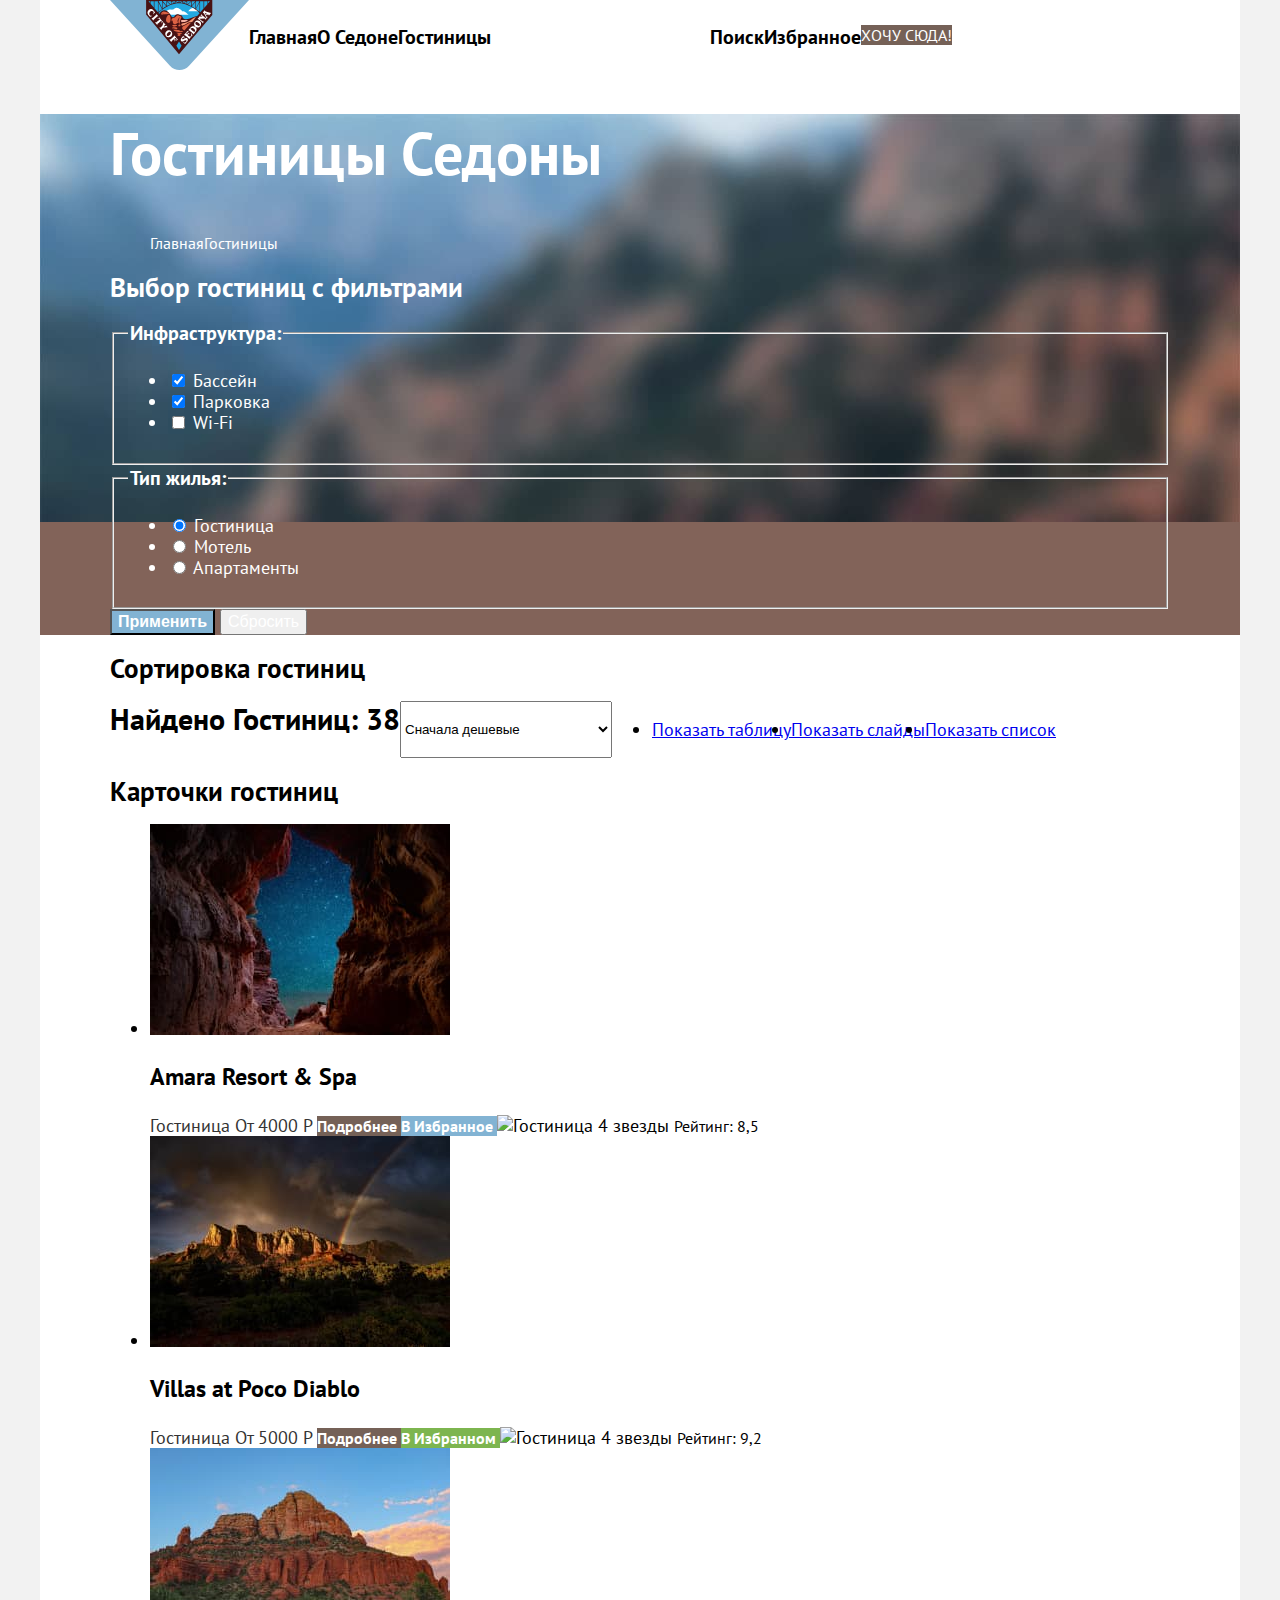
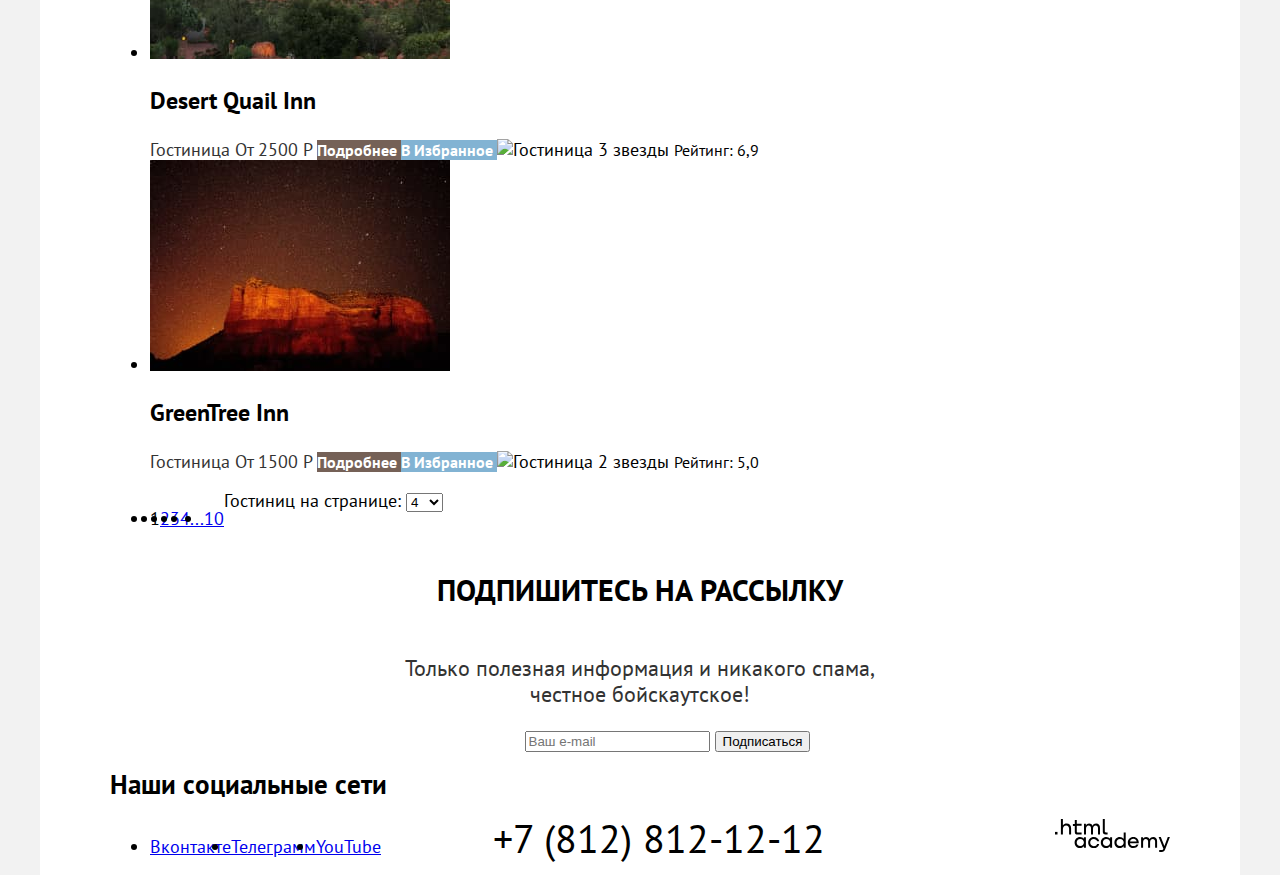
==== commit 8af94943: "базовая сетка страниц на флексах" ====
--- a/catalog.html
+++ b/catalog.html
@@ -9,55 +9,57 @@
 
   <body>
     <div class="container-page">
-    <header class="page-header">
-      <nav class="navigation">
-        <a class="navigation-logo" href="index.html">
-          <img class="logo" src="images/logo/coat-of-arms-of-sedona.svg" width="139" height="70"
-            alt="Герб города Седона">
-        </a>
-        <ul class="navigation-list">
-          <li class="navigation-item">
-            <a class="navigation-link" href="index.html">
-              Главная
+      <header class="page-header">
+        <div class="container">
+          <nav class="navigation">
+            <a class="navigation-logo" href="index.html">
+              <img class="logo" src="images/logo/coat-of-arms-of-sedona.svg" width="139" height="70"
+                alt="Герб города Седона">
             </a>
-          </li>
-          <li class="navigation-item">
-            <a class="navigation-link" href="about.html">
-              О Седоне
-            </a>
-          </li>
-          <li class="navigation-item">
-            <a class="navigation-link navigation-current" href="catalog.html">
-              Гостиницы
-            </a>
-          </li>
-        </ul>
-        <ul class="navigation-list navigation-user">
-          <li class="navigation-item">
-            <a class="navigation-link" href="#">
-              <span class="visually-hidden">
-                Поиск
-              </span>
-            </a>
-          </li>
-          <li class="navigation-item">
-            <a class="navigation-link" href="#">
-              <span class="visually-hidden">
-                Избранное
-              </span>
-            </a>
-          </li>
-          <li class="navigation-item">
-            <a class="navigation-link-button" href="#">
-              Хочу сюда!
-            </a>
-          </li>
-        </ul>
-      </nav>
-    </header>
-    <main class="main-inner">
-      <div class="wrapper-hotel">
+            <ul class="navigation-list">
+              <li class="navigation-item">
+                <a class="navigation-link" href="index.html">
+                  Главная
+                </a>
+              </li>
+              <li class="navigation-item">
+                <a class="navigation-link" href="about.html">
+                  О Седоне
+                </a>
+              </li>
+              <li class="navigation-item">
+                <a class="navigation-link navigation-current" href="catalog.html">
+                  Гостиницы
+                </a>
+              </li>
+            </ul>
+            <ul class="navigation-list navigation-user">
+              <li class="navigation-item">
+                <a class="navigation-link" href="#">
+                  <span class="visually-hidden">
+                    Поиск
+                  </span>
+                </a>
+              </li>
+              <li class="navigation-item">
+                <a class="navigation-link" href="#">
+                  <span class="visually-hidden">
+                    Избранное
+                  </span>
+                </a>
+              </li>
+              <li class="navigation-item">
+                <a class="navigation-link-button" href="#">
+                  Хочу сюда!
+                </a>
+              </li>
+            </ul>
+          </nav>
+        </div>
+      </header>
+      <main class="main-inner">
         <header class="inner-header">
+          <div class="container">
           <h1 class="inner-header-title">
             Гостиницы Седоны
           </h1>
@@ -75,266 +77,279 @@
               </a>
             </li>
           </ul>
+          <section class="coise-hotels">
+            <h2 class="visually-hidden">Выбор гостиниц с фильтрами</h2>
+            <form class="choise-filter" action="https://echo.htmlacademy.ru/" method="get">
+              <fieldset class="choise-filter-group">
+                <legend class="choise-filter-title">
+                  Инфраструктура:
+                </legend>
+                <ul class="choise-filter-list">
+                  <li class="choise-filter-item">
+                    <label class="choise">
+                      <input class="choise-input" type="checkbox" name="infrastructure" checked>
+                      Бассейн
+                    </label>
+                  </li>
+                  <li class="choise-filter-item">
+                    <label class="choise">
+                      <input class="control-input" type="checkbox" name="infrastructure" checked>
+                      Парковка
+                    </label>
+                  </li>
+                  <li class="choise-filter-item">
+                    <label class="control">
+                      <input class="choise-input" type="checkbox" name="infrastructure">
+                      Wi-Fi
+                    </label>
+                  </li>
+                </ul>
+              </fieldset>
+              <fieldset class="choise-filter-group">
+                <legend class="choise-filter-title">
+                  Тип жилья:
+                </legend>
+                <ul class="choise-filter-list">
+                  <li class="choise-filter-item">
+                    <label class="control">
+                      <input class="control-input" type="radio" name="type of housing" value="hotel" checked>
+                      Гостиница
+                    </label>
+                  </li>
+                  <li class="choise-filter-item">
+                    <label class="control">
+                      <input class="control-input" type="radio" name="type of housing" value="motel">
+                      Мотель
+                    </label>
+                  </li>
+                  <li class="choise-filter-item">
+                    <label class="control">
+                      <input class="control-input" type="radio" name="type of housing" value="apartments">
+                      Апартаменты
+                    </label>
+                  </li>
+                </ul>
+              </fieldset>
+              <button class="button-submit" type="submit">
+                Применить
+              </button>
+              <button class="button-reset" type="reset">
+                Сбросить
+              </button>
+            </form>
+          </section>
+        </div>
         </header>
-        <section class="choise-hotels">
-          <h2 class="visually-hidden">Выбор гостиниц с фильтрами</h2>
-          <form class="choise-filter" action="https://echo.htmlacademy.ru/" method="get">
-            <fieldset class="choise-filter-group">
-              <legend class="choise-filter-title">
-                Инфраструктура:
-              </legend>
-              <ul class="choise-filter-list">
-                <li class="choise-filter-item">
-                  <label class="choise">
-                    <input class="choise-input" type="checkbox" name="infrastructure" checked>
-                    Бассейн
-                  </label>
-                </li>
-                <li class="choise-filter-item">
-                  <label class="choise">
-                    <input class="control-input" type="checkbox" name="infrastructure" checked>
-                    Парковка
-                  </label>
-                </li>
-                <li class="choise-filter-item">
-                  <label class="control">
-                    <input class="choise-input" type="checkbox" name="infrastructure">
-                    Wi-Fi
-                  </label>
-                </li>
-              </ul>
-            </fieldset>
-            <fieldset class="choise-filter-group">
-              <legend class="choise-filter-title">
-                Тип жилья:
-              </legend>
-              <ul class="choise-filter-list">
-                <li class="choise-filter-item">
-                  <label class="control">
-                    <input class="control-input" type="radio" name="type of housing" value="hotel" checked>
-                    Гостиница
-                  </label>
-                </li>
-                <li class="choise-filter-item">
-                  <label class="control">
-                    <input class="control-input" type="radio" name="type of housing" value="motel">
-                    Мотель
-                  </label>
-                </li>
-                <li class="choise-filter-item">
-                  <label class="control">
-                    <input class="control-input" type="radio" name="type of housing" value="apartments">
-                    Апартаменты
-                  </label>
-                </li>
-              </ul>
-            </fieldset>
-            <button class="button-submit" type="submit">
-              Применить
-            </button>
-            <button class="button-reset" type="reset">
-              Сбросить
+        <section class="catalog-sorting">
+          <div class="container">
+          <h2 class="visually-hidden">Сортировка гостиниц</h2>
+          <div class="container-choise">
+          <span class="sort-hotel">Найдено гостиниц: 38</span>
+          <select class="select-control" aria-label="Сортировка">
+            <option value="popular">Сначала дешевые</option>
+            <option value="cheap">Сначала дорогие</option>
+            <option value="luxury">Сначала с высоким рейтингом</option>
+          </select>
+          <ul class="card">
+            <li class="card-table">
+              <a class="button" href="#">
+                <span class="visually-hidden">Показать таблицу</span>
+              </a>
+            </li>
+            <li class="card-slides">
+              <a class="button" href="#">
+                <span class="visually-hidden">Показать слайды</span>
+              </a>
+            </li>
+            <li class="card-list">
+              <a class="button" href="#">
+                <span class="visually-hidden">Показать список</span>
+              </a>
+            </li>
+          </ul>
+        </div>
+        </div>
+        </section>
+        <section class="hotels">
+          <div class="container">
+          <h2 class="visually-hidden">Карточки гостиниц</h2>
+          <ul class="hotel-list">
+            <li class="hotel-card">
+              <a class="hotel-card-link" href="#">
+                <img class="hotel-card-image" src="images/cards/mountains-at-night.jpg" width="300" height="211"
+                  alt="Горы ночью">
+                <h3 class="hotel-card-title">Amara Resort & Spa</h3>
+              </a>
+              <span class="type-of-housing">
+                Гостиница
+              </span>
+              <span class="hotel-card-price">
+                От 4000 Р
+              </span>
+              <a class="hotel-card-button button-more" href="#">
+                подробнее
+              </a>
+              <a class="hotel-card-button button-to-favorites" href="#">
+                в избранное
+              </a>
+              <img class="image-rating" src="#" width="#" height="#" alt="Гостиница 4 звезды">
+              <span class="hotel-card-button hotel-card-rating">Рейтинг: 8,5</span>
+            </li>
+            <li class="hotel-card">
+              <a class="hotel-card-link" href="#">
+                <img class="hotel-card-image" src="images/cards/mountains-sunrise.jpg" width="300" height="211"
+                  alt="Рассвет в горах">
+                <h3 class="hotel-card-title">Villas at Poco Diablo</h3>
+              </a>
+              <span class="type-of-housing">
+                Гостиница
+              </span>
+              <span class="hotel-card-price">
+                От 5000 Р
+              </span>
+              <a class="hotel-card-button button-more" href="#">
+                подробнее
+              </a>
+              <a class="hotel-card-button button-in-favorites" href="#">
+                в избранном
+              </a>
+              <img class="image-rating" src="#" width="#" height="#" alt="Гостиница 4 звезды">
+              <span class="hotel-card-button hotel-card-rating">Рейтинг: 9,2</span>
+            </li>
+            <li class="hotel-card">
+              <a class="hotel-card-link" href="#">
+                <img class="hotel-card-image" src="images/cards/mountains-by-day.jpg" width="300" height="211"
+                  alt="День в горах">
+                <h3 class="hotel-card-title">Desert Quail Inn</h3>
+              </a>
+              <span class="type-of-housing">
+                Гостиница
+              </span>
+              <span class="hotel-card-price">
+                От 2500 Р
+              </span>
+              <a class="hotel-card-button button-more" href="#">
+                подробнее
+              </a>
+              <a class="hotel-card-button button-to-favorites" href="#">
+                в избранное
+              </a>
+              <img class="image-rating" src="#" width="#" height="#" alt="Гостиница 3 звезды">
+              <span class="hotel-card-button hotel-card-rating">Рейтинг: 6,9</span>
+            </li>
+            <li class="hotel-card">
+              <a class="hotel-card-link" href="#">
+                <img class="hotel-card-image" src="images/cards/mountains-sunset.jpg" width="300" height="211"
+                  alt="Закат в горах">
+                <h3 class="hotel-card-title">GreenTree Inn</h3>
+              </a>
+              <span class="type-of-housing">
+                Гостиница
+              </span>
+              <span class="hotel-card-price">
+                От 1500 Р
+              </span>
+              <a class="hotel-card-button button-more" href="#">
+                подробнее
+              </a>
+              <a class="hotel-card-button button-to-favorites" href="#">
+                в избранное
+              </a>
+              <img class="image-rating" src="#" width="#" height="#" alt="Гостиница 2 звезды">
+              <span class="hotel-card-button hotel-card-rating">Рейтинг: 5,0</span>
+            </li>
+          </ul>
+          <div class="container-pagination">
+          <ul class="pagination">
+            <li class="pagination-item">
+              <a class="pagination-link pagination-current">1</a>
+            </li>
+            <li class="pagination-item">
+              <a class="pagination-link" href="#">2</a>
+            </li>
+            <li class="pagination-item">
+              <a class="pagination-link" href="#">3</a>
+            </li>
+            <li class="pagination-item">
+              <a class="pagination-link" href="#">4</a>
+            </li>
+            <li class="pagination-item">
+              <a class="pagination-link" href="#">...</a>
+            </li>
+            <li class="pagination-item">
+              <a class="pagination-link" href="#">10</a>
+            </li>
+          </ul>
+          <label class="amount">
+            Гостиниц на странице:
+            <select class="select-control" aria-label="Гостиниц на странице">
+              <option value="4">4</option>
+              <option value="8">8</option>
+              <option value="12">12</option>
+            </select>
+          </label>
+        </div>
+        </div>
+        </section>
+        <section class="newsletter newsletter-catalog">
+          <h2 class="newsletter-title newsletter-title-catalog">
+            Подпишитесь на рассылку
+          </h2>
+          <p class="newsletter-description newsletter-description-catalog">
+            Только полезная информация и никакого спама,<br>честное бойскаутское!
+          </p>
+          <form class="newsletter-form" action="https://echo.htmlacademy.ru/" method="post">
+            <label for="newsletter-email">
+              E-mail
+            </label>
+            <input class="field" placeholder="Ваш e-mail" type="email" name="newsletter-email" id="newsletter-email"
+              required>
+            <button class="button newsletter-button" type="submit">
+              Подписаться
             </button>
           </form>
         </section>
-      </div>
-      <section class="catalog-sorting">
-        <h2 class="visually-hidden">Сортировка гостиниц</h2>
-        <span class="sort-hotel">Найдено гостиниц: 38</span>
-        <select class="select-control" aria-label="Сортировка">
-          <option value="popular">Сначала дешевые</option>
-          <option value="cheap">Сначала дорогие</option>
-          <option value="luxury">Сначала с высоким рейтингом</option>
-        </select>
-        <ul class="card">
-          <li class="card-table">
-            <a class="button" href="#">
-              <span class="visually-hidden">Показать таблицу</span>
+      </main>
+      <footer class="footer">
+        <div class="container">
+          <h2 class="visually-hidden">
+            Наши социальные сети
+          </h2>
+          <div class="footer-container">
+            <ul class="footer-social-list">
+              <li class="social-list-item">
+                <a class="social-button vk" href="https://vk.com/htmlacademy">
+                  <span class="visually-hidden">
+                    Вконтакте
+                  </span>
+                </a>
+              </li>
+              <li class="social-list-item">
+                <a class="social-button telegram" href="https://t.me/htmlacademy">
+                  <span class="visually-hidden">
+                    Телеграмм
+                  </span>
+                </a>
+              </li>
+              <li class="social-list-item">
+                <a class="social-button youtube" href="https://www.youtube.com/user/htmlacademyru">
+                  <span class="visually-hidden">
+                    YouTube
+                  </span>
+                </a>
+              </li>
+            </ul>
+            <a class="footer-contact" href="tele:+78128121212">
+              +7 (812) 812-12-12
             </a>
-          </li>
-          <li class="card-slides">
-            <a class="button" href="#">
-              <span class="visually-hidden">Показать слайды</span>
+            <a class="htmlacademy-link" href="https://htmlacademy.ru/">
+              <img class="logo" src="images/logo/logo-htmlacademy.svg" width="115" height="34"
+                alt="Логотип HTML Academy">
             </a>
-          </li>
-          <li class="card-list">
-            <a class="button" href="#">
-              <span class="visually-hidden">Показать список</span>
-            </a>
-          </li>
-        </ul>
-      </section>
-      <section class="hotels">
-        <h2 class="visually-hidden">Карточки гостиниц</h2>
-        <ul class="hotel-list">
-          <li class="hotel-card">
-            <a class="hotel-card-link" href="#">
-              <img class="hotel-card-image" src="images/cards/mountains-at-night.jpg" width="300" height="211"
-                alt="Горы ночью">
-              <h3 class="hotel-card-title">Amara Resort & Spa</h3>
-            </a>
-            <span class="type-of-housing">
-              Гостиница
-            </span>
-            <span class="hotel-card-price">
-              От 4000 Р
-            </span>
-            <a class="hotel-card-button button-more" href="#">
-              подробнее
-            </a>
-            <a class="hotel-card-button button-to-favorites" href="#">
-              в избранное
-            </a>
-            <img class="image-rating" src="#" width="#" height="#" alt="Гостиница 4 звезды">
-            <span class="hotel-card-button hotel-card-rating">Рейтинг: 8,5</span>
-          </li>
-          <li class="hotel-card">
-            <a class="hotel-card-link" href="#">
-              <img class="hotel-card-image" src="images/cards/mountains-sunrise.jpg" width="300" height="211"
-                alt="Рассвет в горах">
-              <h3 class="hotel-card-title">Villas at Poco Diablo</h3>
-            </a>
-            <span class="type-of-housing">
-              Гостиница
-            </span>
-            <span class="hotel-card-price">
-              От 5000 Р
-            </span>
-            <a class="hotel-card-button button-more" href="#">
-              подробнее
-            </a>
-            <a class="hotel-card-button button-in-favorites" href="#">
-              в избранном
-            </a>
-            <img class="image-rating" src="#" width="#" height="#" alt="Гостиница 4 звезды">
-            <span class="hotel-card-button hotel-card-rating">Рейтинг: 9,2</span>
-          </li>
-          <li class="hotel-card">
-            <a class="hotel-card-link" href="#">
-              <img class="hotel-card-image" src="images/cards/mountains-by-day.jpg" width="300" height="211"
-                alt="День в горах">
-              <h3 class="hotel-card-title">Desert Quail Inn</h3>
-            </a>
-            <span class="type-of-housing">
-              Гостиница
-            </span>
-            <span class="hotel-card-price">
-              От 2500 Р
-            </span>
-            <a class="hotel-card-button button-more" href="#">
-              подробнее
-            </a>
-            <a class="hotel-card-button button-to-favorites" href="#">
-              в избранное
-            </a>
-            <img class="image-rating" src="#" width="#" height="#" alt="Гостиница 3 звезды">
-            <span class="hotel-card-button hotel-card-rating">Рейтинг: 6,9</span>
-          </li>
-          <li class="hotel-card">
-            <a class="hotel-card-link" href="#">
-              <img class="hotel-card-image" src="images/cards/mountains-sunset.jpg" width="300" height="211"
-                alt="Закат в горах">
-              <h3 class="hotel-card-title">GreenTree Inn</h3>
-            </a>
-            <span class="type-of-housing">
-              Гостиница
-            </span>
-            <span class="hotel-card-price">
-              От 1500 Р
-            </span>
-            <a class="hotel-card-button button-more" href="#">
-              подробнее
-            </a>
-            <a class="hotel-card-button button-to-favorites" href="#">
-              в избранное
-            </a>
-            <img class="image-rating" src="#" width="#" height="#" alt="Гостиница 2 звезды">
-            <span class="hotel-card-button hotel-card-rating">Рейтинг: 5,0</span>
-          </li>
-        </ul>
-        <ul class="pagination">
-          <li class="pagination-item">
-            <a class="pagination-link pagination-current">1</a>
-          </li>
-          <li class="pagination-item">
-            <a class="pagination-link" href="#">2</a>
-          </li>
-          <li class="pagination-item">
-            <a class="pagination-link" href="#">3</a>
-          </li>
-          <li class="pagination-item">
-            <a class="pagination-link" href="#">4</a>
-          </li>
-          <li class="pagination-item">
-            <a class="pagination-link" href="#">...</a>
-          </li>
-          <li class="pagination-item">
-            <a class="pagination-link" href="#">10</a>
-          </li>
-        </ul>
-        <label class="amount">
-          Гостиниц на странице:
-          <select class="select-control" aria-label="Гостиниц на странице">
-            <option value="4">4</option>
-            <option value="8">8</option>
-            <option value="12">12</option>
-          </select>
-        </label>
-      </section>
-      <section class="newsletter newsletter-catalog">
-        <h2 class="newsletter-title newsletter-title-catalog">
-          Подпишитесь на рассылку
-        </h2>
-        <p class="newsletter-description newsletter-description-catalog">
-          Только полезная информация и никакого спама,<br>честное бойскаутское!
-        </p>
-        <form class="newsletter-form" action="https://echo.htmlacademy.ru/" method="post">
-          <label for="newsletter-email">
-            E-mail
-          </label>
-          <input class="field" placeholder="Ваш e-mail" type="email" name="newsletter-email" id="newsletter-email"
-            required>
-          <button class="button newsletter-button" type="submit">
-            Подписаться
-          </button>
-        </form>
-      </section>
-    </main>
-    <footer class="footer">
-      <h2 class="visually-hidden">
-        Наши социальные сети
-      </h2>
-      <ul class="footer-social-list">
-        <li class="social-list-item">
-          <a class="social-button vk" href="https://vk.com/htmlacademy">
-            <span class="visually-hidden">
-              Вконтакте
-            </span>
-          </a>
-        </li>
-        <li class="social-list-item">
-          <a class="social-button telegram" href="https://t.me/htmlacademy">
-            <span class="visually-hidden">
-              Телеграмм
-            </span>
-          </a>
-        </li>
-        <li class="social-list-item">
-          <a class="social-button youtube" href="https://www.youtube.com/user/htmlacademyru">
-            <span class="visually-hidden">
-              YouTube
-            </span>
-          </a>
-        </li>
-      </ul>
-      <a class="footer-contact" href="tele:+78128121212">
-        +7 (812) 812-12-12
-      </a>
-      <a class="htmlacademy-link" href="https://htmlacademy.ru/">
-        <img class="logo" src="images/logo/logo-htmlacademy.svg" width="115" height="34" alt="Логотип HTML Academy">
-      </a>
-    </footer>
-  </div>
+          </div>
+        </div>
+      </footer>
+    </div>
   </body>
 
 </html>
--- a/styles/styles.css
+++ b/styles/styles.css
@@ -249,26 +249,52 @@
 }
 
 /* Футер */
+.footer-container {
+  display: flex;
+  justify-content: space-between;
+}
+.footer-contact {
+  width: 450px;
+  font-size: 40px;
+  line-height: 40px;
+  color: #000000;
+  text-decoration: none;
+}
+.footer-social-list {
+  display: flex;
+}
 .footer {
   background-color: #ffffff;
 }
 
 /* Каталог */
-.hotel-filter {
+.inner-header {
+  color: #FFFFFF;
   background-color: #826359;
   background-image: url("..//images/background-catalog.jpg");
   background-size: 100% auto;
   background-repeat: no-repeat;
-}
+
+}
+/* .hotel-filter {
+  background-color: #826359;
+  background-image: url("..//images/background-catalog.jpg");
+  background-size: 100% auto;
+  background-repeat: no-repeat;
+} */
 
 .inner-header-title {
   font-size: 60px;
   line-height: 78px;
   font-weight: 700;
   text-align: left;
-  color: #ffffff;
-}
-
+  /* color: #ffffff; */
+}
+/* Хлебные крошки */
+.breadcrumbs {
+  display: flex;
+  list-style-type: none;
+}
 .breadcrumbs-link {
   font-size: 16px;
   line-height: 21px;
@@ -277,7 +303,10 @@
   color: #ffffff;
   text-decoration: none;
 }
-
+/* Фильтры выбора гостиницы */
+.container-choise {
+  display: flex;
+}
 .choise-filter-title {
   font-size: 20px;
   line-height: 26px;
@@ -321,7 +350,10 @@
 .catalog-sorting {
   background-color: #ffffff;
 }
-
+.card {
+  display: flex;
+}
+/* Карточки гостиниц */
 .hotels {
   background-color: #ffffff;
 }
@@ -352,27 +384,20 @@
   background-color: #756157;
 }
 
-button-to-favorites {
+.button-to-favorites {
   font-weight: 700;
   text-transform: capitalize;
   color: #ffffff;
   background-color: #82b3d3;
 }
 
-button-in-favorites {
+.button-in-favorites {
   font-weight: 700;
   text-transform: capitalize;
   color: #ffffff;
   background-color: #7db54f;
 }
 
-hotel-card-rating {
-  font-weight: 400;
-  text-transform: capitalize;
-  color: #333333;
-  background-color: #f2f2f2;
-}
-
 .type-of-housing {
   text-align: left;
   color: #333333;
@@ -382,3 +407,10 @@
   text-align: left;
   color: #333333;
 }
+/* Пагинация */
+.container-pagination {
+  display: flex;
+}
+.pagination {
+  display: flex;
+}
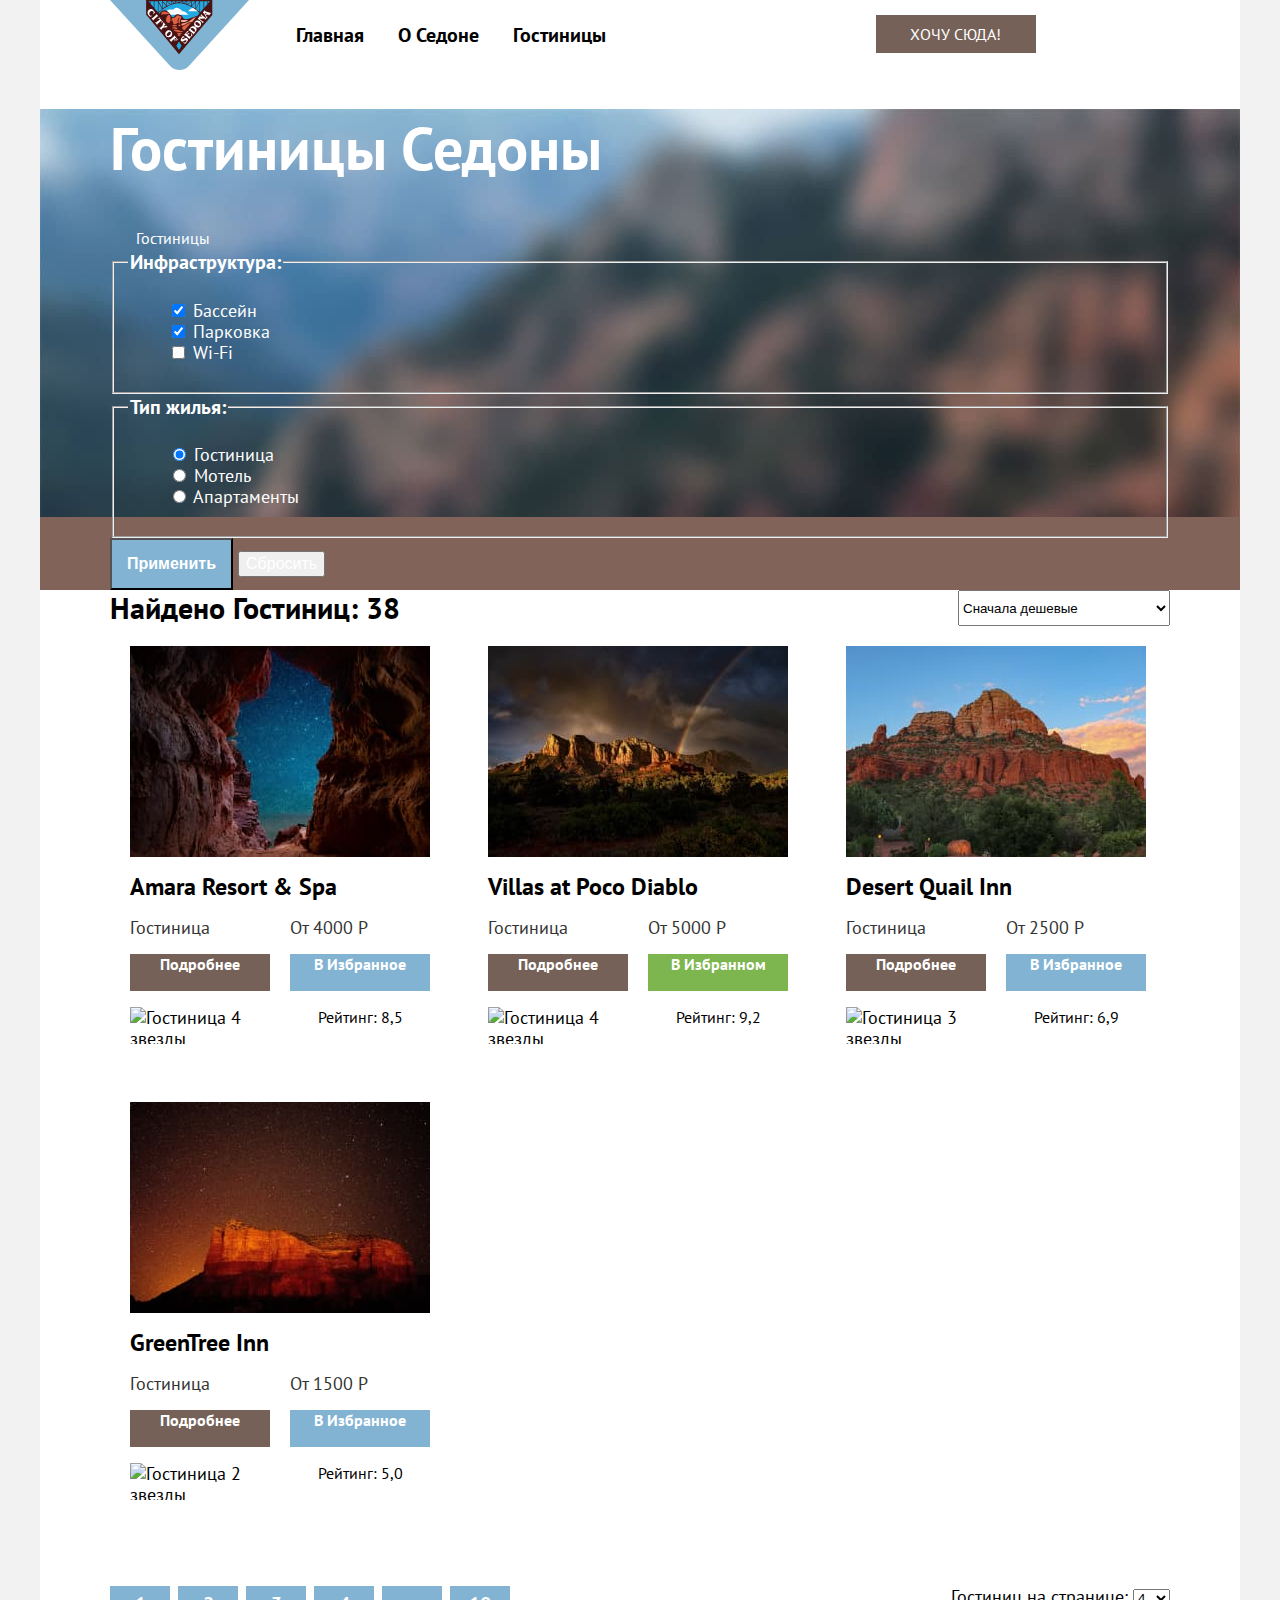
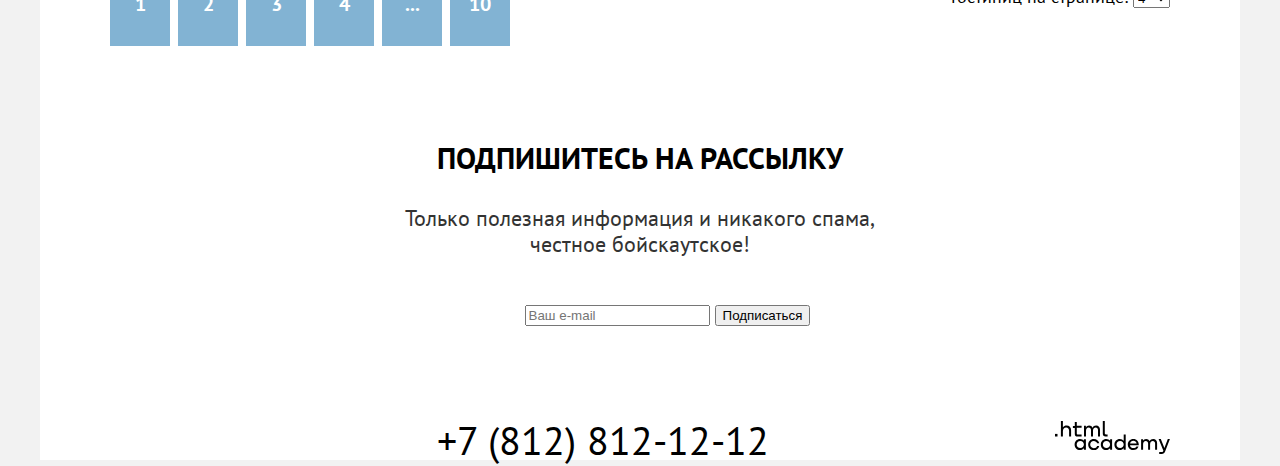
==== commit 7ceda10a: "отступы" ====
--- a/catalog.html
+++ b/catalog.html
@@ -60,236 +60,236 @@
       <main class="main-inner">
         <header class="inner-header">
           <div class="container">
-          <h1 class="inner-header-title">
-            Гостиницы Седоны
-          </h1>
-          <ul class="breadcrumbs">
-            <li class="breadcrumbs-item">
-              <a class="breadcrumbs-link" href="index.html">
-                <span class="visually-hidden">
-                  Главная
-                </span>
-              </a>
-            </li>
-            <li class="breadcrumbs-item">
-              <a class="breadcrumbs-link">
-                Гостиницы
-              </a>
-            </li>
-          </ul>
-          <section class="coise-hotels">
-            <h2 class="visually-hidden">Выбор гостиниц с фильтрами</h2>
-            <form class="choise-filter" action="https://echo.htmlacademy.ru/" method="get">
-              <fieldset class="choise-filter-group">
-                <legend class="choise-filter-title">
-                  Инфраструктура:
-                </legend>
-                <ul class="choise-filter-list">
-                  <li class="choise-filter-item">
-                    <label class="choise">
-                      <input class="choise-input" type="checkbox" name="infrastructure" checked>
-                      Бассейн
-                    </label>
-                  </li>
-                  <li class="choise-filter-item">
-                    <label class="choise">
-                      <input class="control-input" type="checkbox" name="infrastructure" checked>
-                      Парковка
-                    </label>
-                  </li>
-                  <li class="choise-filter-item">
-                    <label class="control">
-                      <input class="choise-input" type="checkbox" name="infrastructure">
-                      Wi-Fi
-                    </label>
-                  </li>
-                </ul>
-              </fieldset>
-              <fieldset class="choise-filter-group">
-                <legend class="choise-filter-title">
-                  Тип жилья:
-                </legend>
-                <ul class="choise-filter-list">
-                  <li class="choise-filter-item">
-                    <label class="control">
-                      <input class="control-input" type="radio" name="type of housing" value="hotel" checked>
-                      Гостиница
-                    </label>
-                  </li>
-                  <li class="choise-filter-item">
-                    <label class="control">
-                      <input class="control-input" type="radio" name="type of housing" value="motel">
-                      Мотель
-                    </label>
-                  </li>
-                  <li class="choise-filter-item">
-                    <label class="control">
-                      <input class="control-input" type="radio" name="type of housing" value="apartments">
-                      Апартаменты
-                    </label>
-                  </li>
-                </ul>
-              </fieldset>
-              <button class="button-submit" type="submit">
-                Применить
-              </button>
-              <button class="button-reset" type="reset">
-                Сбросить
-              </button>
-            </form>
-          </section>
-        </div>
+            <h1 class="inner-header-title">
+              Гостиницы Седоны
+            </h1>
+            <ul class="breadcrumbs">
+              <li class="breadcrumbs-item">
+                <a class="breadcrumbs-link" href="index.html">
+                  <span class="visually-hidden">
+                    Главная
+                  </span>
+                </a>
+              </li>
+              <li class="breadcrumbs-item">
+                <a class="breadcrumbs-link">
+                  Гостиницы
+                </a>
+              </li>
+            </ul>
+            <section class="coise-hotels">
+              <h2 class="visually-hidden">Выбор гостиниц с фильтрами</h2>
+              <form class="choise-filter" action="https://echo.htmlacademy.ru/" method="get">
+                <fieldset class="choise-filter-group">
+                  <legend class="choise-filter-title">
+                    Инфраструктура:
+                  </legend>
+                  <ul class="choise-filter-list">
+                    <li class="choise-filter-item">
+                      <label class="choise">
+                        <input class="choise-input" type="checkbox" name="infrastructure" checked>
+                        Бассейн
+                      </label>
+                    </li>
+                    <li class="choise-filter-item">
+                      <label class="choise">
+                        <input class="control-input" type="checkbox" name="infrastructure" checked>
+                        Парковка
+                      </label>
+                    </li>
+                    <li class="choise-filter-item">
+                      <label class="control">
+                        <input class="choise-input" type="checkbox" name="infrastructure">
+                        Wi-Fi
+                      </label>
+                    </li>
+                  </ul>
+                </fieldset>
+                <fieldset class="choise-filter-group">
+                  <legend class="choise-filter-title">
+                    Тип жилья:
+                  </legend>
+                  <ul class="choise-filter-list">
+                    <li class="choise-filter-item">
+                      <label class="control">
+                        <input class="control-input" type="radio" name="type of housing" value="hotel" checked>
+                        Гостиница
+                      </label>
+                    </li>
+                    <li class="choise-filter-item">
+                      <label class="control">
+                        <input class="control-input" type="radio" name="type of housing" value="motel">
+                        Мотель
+                      </label>
+                    </li>
+                    <li class="choise-filter-item">
+                      <label class="control">
+                        <input class="control-input" type="radio" name="type of housing" value="apartments">
+                        Апартаменты
+                      </label>
+                    </li>
+                  </ul>
+                </fieldset>
+                <button class="button-submit" type="submit">
+                  Применить
+                </button>
+                <button class="button-reset" type="reset">
+                  Сбросить
+                </button>
+              </form>
+            </section>
+          </div>
         </header>
         <section class="catalog-sorting">
           <div class="container">
-          <h2 class="visually-hidden">Сортировка гостиниц</h2>
-          <div class="container-choise">
-          <span class="sort-hotel">Найдено гостиниц: 38</span>
-          <select class="select-control" aria-label="Сортировка">
-            <option value="popular">Сначала дешевые</option>
-            <option value="cheap">Сначала дорогие</option>
-            <option value="luxury">Сначала с высоким рейтингом</option>
-          </select>
-          <ul class="card">
-            <li class="card-table">
-              <a class="button" href="#">
-                <span class="visually-hidden">Показать таблицу</span>
-              </a>
-            </li>
-            <li class="card-slides">
-              <a class="button" href="#">
-                <span class="visually-hidden">Показать слайды</span>
-              </a>
-            </li>
-            <li class="card-list">
-              <a class="button" href="#">
-                <span class="visually-hidden">Показать список</span>
-              </a>
-            </li>
-          </ul>
-        </div>
-        </div>
+            <h2 class="visually-hidden">Сортировка гостиниц</h2>
+            <div class="container-choise">
+              <span class="sort-hotel">Найдено гостиниц: 38</span>
+              <select class="select-control" aria-label="Сортировка">
+                <option value="popular">Сначала дешевые</option>
+                <option value="cheap">Сначала дорогие</option>
+                <option value="luxury">Сначала с высоким рейтингом</option>
+              </select>
+              <ul class="card">
+                <li class="card-table">
+                  <a class="button" href="#">
+                    <span class="visually-hidden">Показать таблицу</span>
+                  </a>
+                </li>
+                <li class="card-slides">
+                  <a class="button" href="#">
+                    <span class="visually-hidden">Показать слайды</span>
+                  </a>
+                </li>
+                <li class="card-list">
+                  <a class="button" href="#">
+                    <span class="visually-hidden">Показать список</span>
+                  </a>
+                </li>
+              </ul>
+            </div>
+          </div>
         </section>
         <section class="hotels">
           <div class="container">
-          <h2 class="visually-hidden">Карточки гостиниц</h2>
-          <ul class="hotel-list">
-            <li class="hotel-card">
-              <a class="hotel-card-link" href="#">
-                <img class="hotel-card-image" src="images/cards/mountains-at-night.jpg" width="300" height="211"
-                  alt="Горы ночью">
-                <h3 class="hotel-card-title">Amara Resort & Spa</h3>
-              </a>
-              <span class="type-of-housing">
-                Гостиница
-              </span>
-              <span class="hotel-card-price">
-                От 4000 Р
-              </span>
-              <a class="hotel-card-button button-more" href="#">
-                подробнее
-              </a>
-              <a class="hotel-card-button button-to-favorites" href="#">
-                в избранное
-              </a>
-              <img class="image-rating" src="#" width="#" height="#" alt="Гостиница 4 звезды">
-              <span class="hotel-card-button hotel-card-rating">Рейтинг: 8,5</span>
-            </li>
-            <li class="hotel-card">
-              <a class="hotel-card-link" href="#">
-                <img class="hotel-card-image" src="images/cards/mountains-sunrise.jpg" width="300" height="211"
-                  alt="Рассвет в горах">
-                <h3 class="hotel-card-title">Villas at Poco Diablo</h3>
-              </a>
-              <span class="type-of-housing">
-                Гостиница
-              </span>
-              <span class="hotel-card-price">
-                От 5000 Р
-              </span>
-              <a class="hotel-card-button button-more" href="#">
-                подробнее
-              </a>
-              <a class="hotel-card-button button-in-favorites" href="#">
-                в избранном
-              </a>
-              <img class="image-rating" src="#" width="#" height="#" alt="Гостиница 4 звезды">
-              <span class="hotel-card-button hotel-card-rating">Рейтинг: 9,2</span>
-            </li>
-            <li class="hotel-card">
-              <a class="hotel-card-link" href="#">
-                <img class="hotel-card-image" src="images/cards/mountains-by-day.jpg" width="300" height="211"
-                  alt="День в горах">
-                <h3 class="hotel-card-title">Desert Quail Inn</h3>
-              </a>
-              <span class="type-of-housing">
-                Гостиница
-              </span>
-              <span class="hotel-card-price">
-                От 2500 Р
-              </span>
-              <a class="hotel-card-button button-more" href="#">
-                подробнее
-              </a>
-              <a class="hotel-card-button button-to-favorites" href="#">
-                в избранное
-              </a>
-              <img class="image-rating" src="#" width="#" height="#" alt="Гостиница 3 звезды">
-              <span class="hotel-card-button hotel-card-rating">Рейтинг: 6,9</span>
-            </li>
-            <li class="hotel-card">
-              <a class="hotel-card-link" href="#">
-                <img class="hotel-card-image" src="images/cards/mountains-sunset.jpg" width="300" height="211"
-                  alt="Закат в горах">
-                <h3 class="hotel-card-title">GreenTree Inn</h3>
-              </a>
-              <span class="type-of-housing">
-                Гостиница
-              </span>
-              <span class="hotel-card-price">
-                От 1500 Р
-              </span>
-              <a class="hotel-card-button button-more" href="#">
-                подробнее
-              </a>
-              <a class="hotel-card-button button-to-favorites" href="#">
-                в избранное
-              </a>
-              <img class="image-rating" src="#" width="#" height="#" alt="Гостиница 2 звезды">
-              <span class="hotel-card-button hotel-card-rating">Рейтинг: 5,0</span>
-            </li>
-          </ul>
-          <div class="container-pagination">
-          <ul class="pagination">
-            <li class="pagination-item">
-              <a class="pagination-link pagination-current">1</a>
-            </li>
-            <li class="pagination-item">
-              <a class="pagination-link" href="#">2</a>
-            </li>
-            <li class="pagination-item">
-              <a class="pagination-link" href="#">3</a>
-            </li>
-            <li class="pagination-item">
-              <a class="pagination-link" href="#">4</a>
-            </li>
-            <li class="pagination-item">
-              <a class="pagination-link" href="#">...</a>
-            </li>
-            <li class="pagination-item">
-              <a class="pagination-link" href="#">10</a>
-            </li>
-          </ul>
-          <label class="amount">
-            Гостиниц на странице:
-            <select class="select-control" aria-label="Гостиниц на странице">
-              <option value="4">4</option>
-              <option value="8">8</option>
-              <option value="12">12</option>
-            </select>
-          </label>
-        </div>
-        </div>
+            <h2 class="visually-hidden">Карточки гостиниц</h2>
+            <ul class="hotel-list">
+              <li class="hotel-card">
+                <a class="hotel-card-link" href="#">
+                  <img class="hotel-card-image" src="images/cards/mountains-at-night.jpg" width="300" height="211"
+                    alt="Горы ночью">
+                  <h3 class="hotel-card-title">Amara Resort & Spa</h3>
+                </a>
+                <span class="type-of-housing">
+                  Гостиница
+                </span>
+                <span class="hotel-card-price">
+                  От 4000 Р
+                </span>
+                <a class="hotel-card-button button-more" href="#">
+                  подробнее
+                </a>
+                <a class="hotel-card-button button-to-favorites" href="#">
+                  в избранное
+                </a>
+                <img class="image-rating" src="#" width="#" height="#" alt="Гостиница 4 звезды">
+                <span class="hotel-card-button hotel-card-rating">Рейтинг: 8,5</span>
+              </li>
+              <li class="hotel-card">
+                <a class="hotel-card-link" href="#">
+                  <img class="hotel-card-image" src="images/cards/mountains-sunrise.jpg" width="300" height="211"
+                    alt="Рассвет в горах">
+                  <h3 class="hotel-card-title">Villas at Poco Diablo</h3>
+                </a>
+                <span class="type-of-housing">
+                  Гостиница
+                </span>
+                <span class="hotel-card-price">
+                  От 5000 Р
+                </span>
+                <a class="hotel-card-button button-more" href="#">
+                  подробнее
+                </a>
+                <a class="hotel-card-button button-in-favorites" href="#">
+                  в избранном
+                </a>
+                <img class="image-rating" src="#" width="#" height="#" alt="Гостиница 4 звезды">
+                <span class="hotel-card-button hotel-card-rating">Рейтинг: 9,2</span>
+              </li>
+              <li class="hotel-card">
+                <a class="hotel-card-link" href="#">
+                  <img class="hotel-card-image" src="images/cards/mountains-by-day.jpg" width="300" height="211"
+                    alt="День в горах">
+                  <h3 class="hotel-card-title">Desert Quail Inn</h3>
+                </a>
+                <span class="type-of-housing">
+                  Гостиница
+                </span>
+                <span class="hotel-card-price">
+                  От 2500 Р
+                </span>
+                <a class="hotel-card-button button-more" href="#">
+                  подробнее
+                </a>
+                <a class="hotel-card-button button-to-favorites" href="#">
+                  в избранное
+                </a>
+                <img class="image-rating" src="#" width="#" height="#" alt="Гостиница 3 звезды">
+                <span class="hotel-card-button hotel-card-rating">Рейтинг: 6,9</span>
+              </li>
+              <li class="hotel-card">
+                <a class="hotel-card-link" href="#">
+                  <img class="hotel-card-image" src="images/cards/mountains-sunset.jpg" width="300" height="211"
+                    alt="Закат в горах">
+                  <h3 class="hotel-card-title">GreenTree Inn</h3>
+                </a>
+                <span class="type-of-housing">
+                  Гостиница
+                </span>
+                <span class="hotel-card-price">
+                  От 1500 Р
+                </span>
+                <a class="hotel-card-button button-more" href="#">
+                  подробнее
+                </a>
+                <a class="hotel-card-button button-to-favorites" href="#">
+                  в избранное
+                </a>
+                <img class="image-rating" src="#" width="#" height="#" alt="Гостиница 2 звезды">
+                <span class="hotel-card-button hotel-card-rating">Рейтинг: 5,0</span>
+              </li>
+            </ul>
+            <div class="container-pagination">
+              <ul class="pagination">
+                <li class="pagination-item">
+                  <a class="pagination-link pagination-current">1</a>
+                </li>
+                <li class="pagination-item">
+                  <a class="pagination-link" href="#">2</a>
+                </li>
+                <li class="pagination-item">
+                  <a class="pagination-link" href="#">3</a>
+                </li>
+                <li class="pagination-item">
+                  <a class="pagination-link" href="#">4</a>
+                </li>
+                <li class="pagination-item">
+                  <a class="pagination-link" href="#">...</a>
+                </li>
+                <li class="pagination-item">
+                  <a class="pagination-link" href="#">10</a>
+                </li>
+              </ul>
+              <label class="amount">
+                Гостиниц на странице:
+                <select class="select-control" aria-label="Гостиниц на странице">
+                  <option value="4">4</option>
+                  <option value="8">8</option>
+                  <option value="12">12</option>
+                </select>
+              </label>
+            </div>
+          </div>
         </section>
         <section class="newsletter newsletter-catalog">
           <h2 class="newsletter-title newsletter-title-catalog">
--- a/styles/styles.css
+++ b/styles/styles.css
@@ -14,12 +14,16 @@
   font-display: swap;
 }
 
+* {
+  box-sizing: border-box;
+}
+
 html {
   height: 100%;
 }
 
 body {
-  margin: 0;
+  margin: 0 ;
   display: flex;
   flex-direction: column;
   min-height: 100%;
@@ -32,7 +36,16 @@
   width: 1280px;
 
 }
-
+.visually-hidden {
+  position: absolute;
+  width: 1px;
+  height: 1px;
+  margin: -1px;
+  padding: 0;
+  border: 0;
+  clip: rect(0 0 0 0);
+  overflow: hidden;
+}
 .container-page {
   margin: 0 auto;
   display: flex;
@@ -49,28 +62,43 @@
 .navigation {
   display:flex;
 }
-
-.logo {
-  margin:0,30px,-5px,0;
-}
-
+.navigation-logo {
+  margin:0 0 -5px;
+}
 .navigation-list {
   display: flex;
+  flex-wrap: wrap;
   max-width: 550px;
-  margin: auto auto auto 0;
+  margin: auto auto auto 30px;
   padding: 0;
   list-style-type:none;
 }
-
+.navigation-link {
+  display: block;
+  padding: 20px 17px;
+  font-size: 20px;
+  line-height: 26px;
+  font-weight: 700;
+  text-align: center;
+  color: inherit;
+  text-decoration: none;
+}
 .navigation-list-user {
   display: flex;
+  flex-wrap: wrap;
   max-width: 300px;
   margin: auto 0 auto auto;
   list-style-type:none;
 }
-
-
+.navigation-link {
+  padding: auto ;
+}
 .navigation-link-button {
+  display: inline-block;
+  min-width: 160px;
+  min-height: 37px;
+  margin: auto auto auto 20px;
+  padding: 9px 15px;
   font-family: "PT Sans", sans-serif;
   font-size: 16px;
   line-height: 20px;
@@ -79,24 +107,16 @@
   text-decoration: none;
   color: #ffffff;
   background-color: #756157;
-}
-
-.navigation-link {
-  font-size: 20px;
-  line-height: 26px;
-  font-weight: 700;
-  text-align: left;
-  color: inherit;
-  text-decoration: none;
-}
+  cursor: pointer;
+  border: none;
+}
+
 .main-container {
   flex-grow: 1;
 }
-
 .page-header {
   background-color: #ffffff;
 }
-
 /* Добро пожаловать  */
 .welcome {
   text-align: center;
@@ -105,10 +125,11 @@
   background-size: 100% auto;
   background-repeat: no-repeat;
 }
-
-.main-image {
+.welcome-logo {
   display: block;
-  margin: 51 0 82 0;
+  align-items: center;
+  margin: 0 auto 63px;
+  padding: 51px auto 82px;
 }
 
 /* .advantages {
@@ -116,6 +137,7 @@
 } */
 
 .town-main {
+  margin: 0 auto 31px;
   font-size: 30px;
   line-height: 36px;
   font-weight: 700;
@@ -124,6 +146,7 @@
 }
 
 .town-cause {
+  margin: 0 auto 90px;
   font-size: 22px;
   line-height: 26px;
   font-weight: 400;
@@ -131,34 +154,79 @@
   color: #333333;
 }
 
+
+
+/* Преимущества Седодоны */
+
+.advantages-list {
+  display:flex;
+  flex-wrap: wrap;
+  /* flex-direction: column; */
+  margin: 0 0 91px;
+  padding: 0;
+  list-style-type: none;
+}
+.advantages-number {
+  text-align: center;
+}
+.container-text {
+  width: 230;
+  margin: 92px 85px;
+
+}
+.container-item {
+  width: 230px;
+  margin:102px 85px;
+}
+.container-service {
+  /* display: flex; */
+  width: 230px;
+  /* min-height: 384px; */
+  margin: 80px 85px;
+  /* flex-direction: column;
+  flex-wrap: wrap; */
+}
+.container-advatages {
+  display: flex;
+}
+.advantages-item-main {
+  display: flex;
+  flex-wrap: wrap;
+  color: #ffffff;
+  background-color: #82b3d3;
+  margin: 0;
+  padding: 0;
+}
+.service-list {
+  display: flex;
+  flex-wrap: wrap;
+  background-color: #FFFFFF;
+  list-style-type:none;
+  margin: 0;
+  padding: 0;
+}
+.service-item {
+  display: flex;
+  flex-wrap: wrap;
+}
 .advantages-title {
+  margin: 0;
+  padding: 0;
   font-size: 24px;
   line-height: 28px;
   font-weight: 700;
   text-align: center;
   text-transform: uppercase;
 }
-
-/* Преимущества Седодоны */
-
-.advantages-list {
-  /* display:flex; */
-  margin: 90px 0 0 0;
-  padding: 0;
-  list-style-type: none;
-}
-.advantages-number {
-  text-align: center;
-}
-.advantages-item-main {
-  color: #ffffff;
-  background-color: #82b3d3;
-}
-.service-list {
-  background-color: #FFFFFF;
-  list-style-type:none;
-  margin: 0;
-}
+/* .advantages-number {
+  margin: 0;
+  padding: 0;
+}
+.advantages-description {
+  margin: 0;
+  padding: 0;
+} */
+
 .advantages-description-sub {
   color: #333333;
 }
@@ -177,12 +245,16 @@
 }
 /* Заинтересовались */
 .search-hotel {
-  width: 1200;
-  /* background-color: #ffffff; */
+  margin: 0 0 93px;
+  display: flex;
+  flex-direction: column;
+  /* padding: 91px auto 93px; */
+  /* justify-content: center; */
   text-align: center;
 }
 
 .search-hotel-title {
+  margin: 0 auto 29px ;
   font-size: 30px;
   line-height: 36px;
   font-weight: 700;
@@ -190,6 +262,7 @@
 }
 
 .search-hotel-description {
+  margin: 0  auto 56px;
   font-size: 22px;
   line-height: 26px;
   /* font-weight: 400; */
@@ -197,6 +270,10 @@
 }
 
 .button-search-hotel {
+  font-weight: 700;
+  margin: 0 auto ;
+  min-width: 574px;
+  padding: 15px 12px;
   font-size: 20px;
   line-height: 36px;
   font-weight: 400;
@@ -210,6 +287,7 @@
 .newsletter {
   display: flex;
   flex-direction: column;
+  /* padding: 94px auto; */
   text-align: center;
   color:#FFFFFF;
   background-size: 100% auto;
@@ -224,6 +302,7 @@
   background-repeat: no-repeat;
 }
 .newsletter-title {
+  margin: 94px auto 29px ;
   font-size: 30px;
   line-height: 36px;
   font-weight: 700;
@@ -232,12 +311,16 @@
 
 }
 .newsletter-description {
+  margin: 0 auto 46px;
   font-size: 22px;
   line-height: 26px;
   font-weight: 400;
   /* text-align: center; */
   /* color: #ffffff; */
 }
+.newsletter-form {
+  margin: 0 auto 94px;
+}
 .newsletter-catalog {
   background-color: #ffffff;
 }
@@ -253,15 +336,16 @@
   display: flex;
   justify-content: space-between;
 }
+.footer-social-list {
+  display: flex;
+  list-style-type: none;
+}
 .footer-contact {
-  width: 450px;
+  max-width: 720px;
   font-size: 40px;
   line-height: 40px;
   color: #000000;
   text-decoration: none;
-}
-.footer-social-list {
-  display: flex;
 }
 .footer {
   background-color: #ffffff;
@@ -293,9 +377,13 @@
 /* Хлебные крошки */
 .breadcrumbs {
   display: flex;
-  list-style-type: none;
+  margin: 0;
+  padding: 0;
+  list-style-type: none;
+
 }
 .breadcrumbs-link {
+  margin-right: 26px;
   font-size: 16px;
   line-height: 21px;
   font-weight: 400;
@@ -303,6 +391,9 @@
   color: #ffffff;
   text-decoration: none;
 }
+/* .coise-hotels{
+  display: flex;
+} */
 /* Фильтры выбора гостиницы */
 .container-choise {
   display: flex;
@@ -314,7 +405,9 @@
   text-align: left;
   color: #ffffff;
 }
-
+.choise-filter-list {
+  list-style-type: none;
+}
 .choise-filter-item {
   font-weight: 400;
   text-align: left;
@@ -322,6 +415,7 @@
 }
 
 .sort-hotel {
+  margin-right: auto;
   font-size: 30px;
   line-height: 36px;
   font-weight: 700;
@@ -330,6 +424,7 @@
 }
 
 .button-submit {
+  padding: 14px 15px;
   font-size: 16px;
   line-height: 20px;
   font-weight: 700;
@@ -347,27 +442,59 @@
   color: #ffffff;
 }
 
+
 .catalog-sorting {
   background-color: #ffffff;
 }
 .card {
   display: flex;
+  list-style-type: none;
+  margin: 0 0 auto 0;
+  padding: 0;
 }
 /* Карточки гостиниц */
 .hotels {
   background-color: #ffffff;
 }
-
+.hotel-list {
+
+  display: grid;
+  grid-template-columns: repeat(3,340px);
+  gap: 18px;
+  column-gap: 18px;
+  list-style-type: none;
+  margin: 0 0 66px;
+  padding: 0;
+}
+.hotel-card {
+  display: grid;
+  grid-template-columns: 140px 140px;
+  grid-template-rows: 255px 21px 37px 37px;
+  gap: 16px 20px;
+  margin: 0;
+  padding: 20px;
+}
 .hotel-card-title {
   font-size: 24px;
   line-height: 28px;
   font-weight: 700;
   text-align: left;
+  grid-column: 1/-1;
+  margin:0;
+  padding: 0;
+  /* display: block; */
 }
 
 .hotel-card-link {
   text-decoration: none;
   color: inherit;
+  display: grid;
+  grid-template-rows: 211px 28px;
+  row-gap: 16px;
+  grid-column: 1/-1;
+}
+.hotel-card-image {
+  /* grid-column: 1/-1; */
 }
 
 .hotel-card-button {
@@ -401,16 +528,46 @@
 .type-of-housing {
   text-align: left;
   color: #333333;
+  display:block;
+  margin:0;
+  padding: 0;
 }
 
 .hotel-card-price {
   text-align: left;
   color: #333333;
+  display: block;
+  margin:0;
+  padding: 0;
 }
 /* Пагинация */
 .container-pagination {
   display: flex;
+  flex-wrap: wrap;
 }
 .pagination {
   display: flex;
-}
+  list-style-type: none;
+  margin:0 auto 0 0;
+  padding: 0;
+}
+.pagination-item {
+ width: 60px;
+ height: 60px;
+ background-color: #82B3D3;
+ /* margin-right: 8px; */
+}
+.pagination-item:not(:last-child) {
+  margin-right: 8px;
+ }
+.pagination-link {
+  display: block;
+  text-align: center;
+  text-decoration: none;
+  font-weight: 700;
+  text-transform: capitalize;
+  color: #ffffff;
+  font-size: 20px;
+  line-height:36px;
+  padding:12px auto 13px auto;
+}
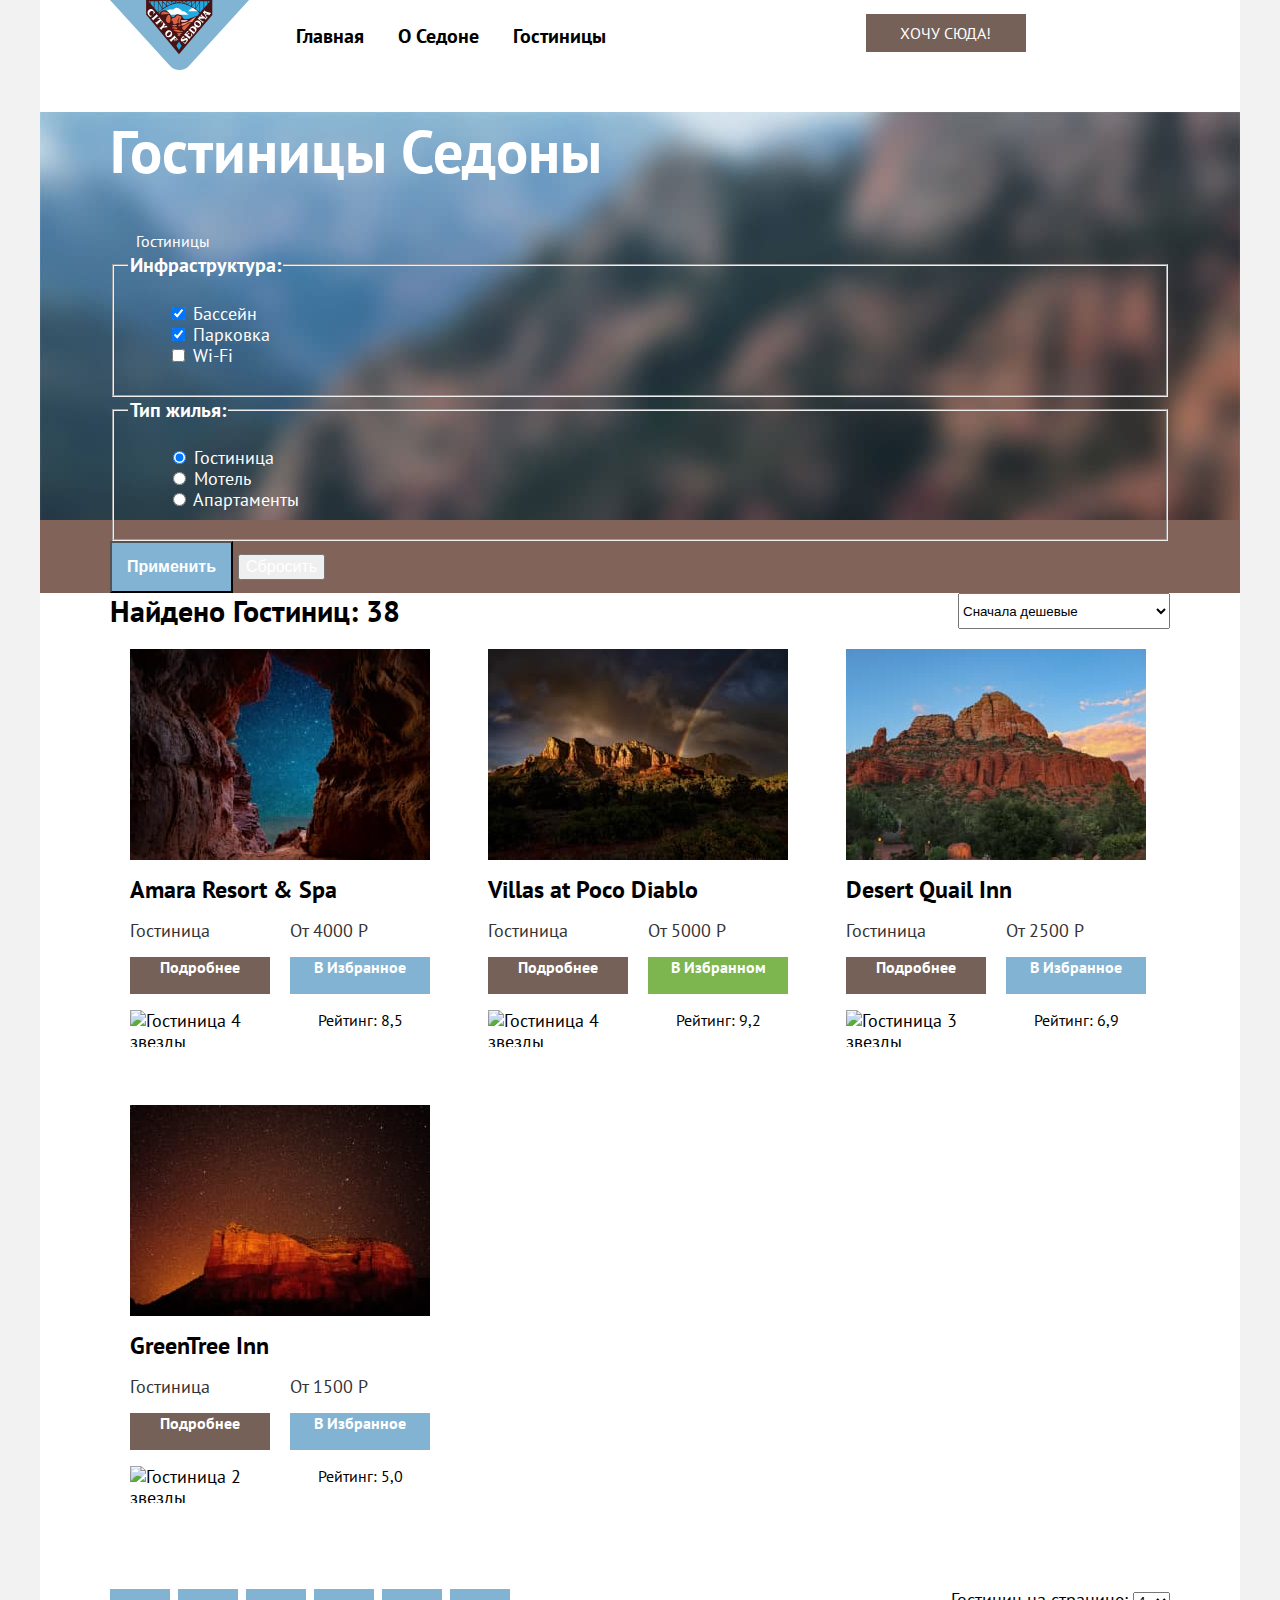
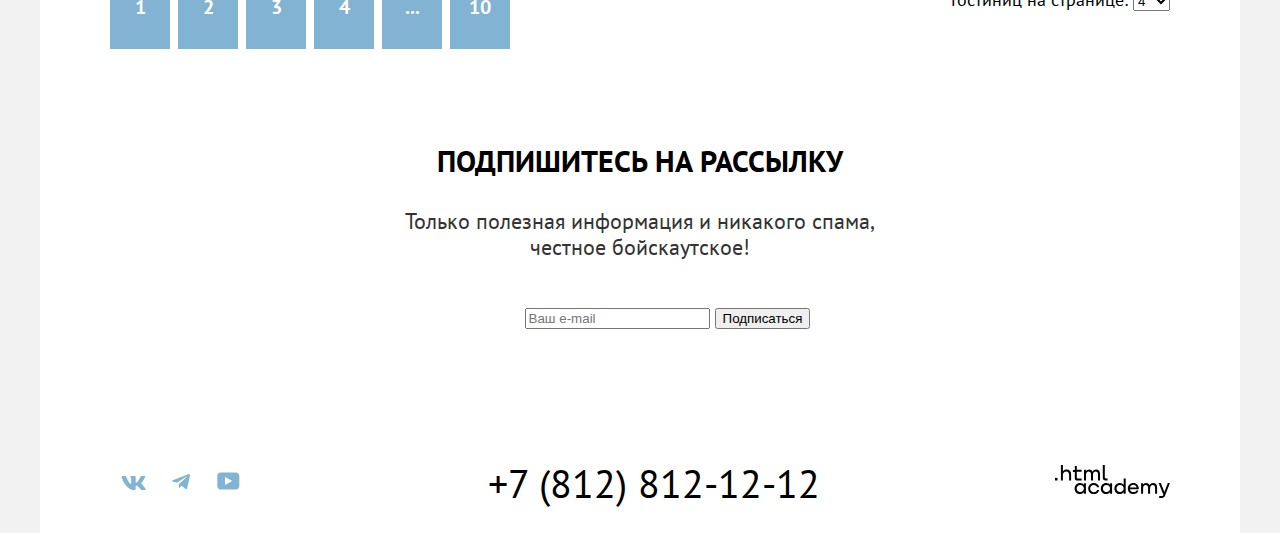
==== commit 74721651: "8 раздел" ====
--- a/catalog.html
+++ b/catalog.html
@@ -319,6 +319,12 @@
             <ul class="footer-social-list">
               <li class="social-list-item">
                 <a class="social-button vk" href="https://vk.com/htmlacademy">
+                  <svg class="social-icon-vk" aria-hidden="true" focusable="false" width="25" height="14" viewBox="0 0 25 14" fill="none"
+                    xmlns="http://www.w3.org/2000/svg">
+                    <path fill-rule="evenodd" clip-rule="evenodd"
+                      d="M24.12.95c.16-.55 0-.95-.8-.95H20.7c-.67 0-.98.35-1.15.73 0 0-1.33 3.2-3.22 5.27-.61.6-.9.8-1.23.8-.16 0-.41-.2-.41-.74V.95c0-.66-.19-.95-.74-.95H9.82c-.42 0-.67.3-.67.6 0 .61.95.76 1.04 2.5v3.8c0 .84-.15.99-.48.99-.9 0-3.06-3.21-4.34-6.89-.25-.71-.5-1-1.18-1H1.57c-.75 0-.9.35-.9.73 0 .68.89 4.07 4.14 8.55 2.17 3.06 5.23 4.72 8 4.72 1.68 0 1.88-.37 1.88-1v-2.32c0-.73.16-.88.7-.88.38 0 1.05.2 2.6 1.67 1.79 1.75 2.08 2.53 3.08 2.53h2.63c.75 0 1.12-.37.9-1.1-.23-.72-1.08-1.77-2.2-3.02-.62-.7-1.54-1.47-1.82-1.86-.39-.49-.28-.7 0-1.14 0 0 3.2-4.43 3.54-5.93Z"
+                      fill="#83B3D3" />
+                  </svg>
                   <span class="visually-hidden">
                     Вконтакте
                   </span>
@@ -326,6 +332,12 @@
               </li>
               <li class="social-list-item">
                 <a class="social-button telegram" href="https://t.me/htmlacademy">
+                  <svg class="social-icon-tg" aria-hidden="true" focusable="false" width="18" height="16" viewBox="0 0 18 16" fill="none"
+                    xmlns="http://www.w3.org/2000/svg">
+                    <path
+                      d="M16.79.1.84 6.25c-1.09.43-1.08 1.04-.2 1.31l4.1 1.28 9.47-5.98c.44-.27.85-.12.52.18L7.05 9.96l-.28 4.22c.41 0 .6-.19.83-.41l1.99-1.93 4.13 3.05c.77.42 1.31.2 1.5-.7l2.72-12.8c.28-1.12-.43-1.62-1.16-1.3Z"
+                      fill="#83B3D3" />
+                  </svg>
                   <span class="visually-hidden">
                     Телеграмм
                   </span>
@@ -333,6 +345,12 @@
               </li>
               <li class="social-list-item">
                 <a class="social-button youtube" href="https://www.youtube.com/user/htmlacademyru">
+                  <svg class="social-icon-youtube" aria-hidden="true" focusable="false" width="23" height="18" viewBox="0 0 23 18" fill="none"
+                    xmlns="http://www.w3.org/2000/svg">
+                    <path
+                      d="M18.94.5H3.51C1.65.5.33 2.1.33 3.9V14c0 1.9 1.32 3.5 3.18 3.5h15.65c1.64 0 3.17-1.6 3.17-3.4V3.9C22.11 2.1 20.8.5 18.94.5ZM7.99 13.04V4.96L15.33 9l-7.34 4.04Z"
+                      fill="#83B3D3" />
+                  </svg>
                   <span class="visually-hidden">
                     YouTube
                   </span>
--- a/styles/styles.css
+++ b/styles/styles.css
@@ -86,18 +86,19 @@
 .navigation-list-user {
   display: flex;
   flex-wrap: wrap;
-  max-width: 300px;
+  max-width: 400px;
   margin: auto 0 auto auto;
   list-style-type:none;
 }
 .navigation-link {
   padding: auto ;
+  list-style-type:none;
 }
 .navigation-link-button {
-  display: inline-block;
+  display: block;
   min-width: 160px;
   min-height: 37px;
-  margin: auto auto auto 20px;
+  margin: 14px 0 20px;
   padding: 9px 15px;
   font-family: "PT Sans", sans-serif;
   font-size: 16px;
@@ -165,10 +166,11 @@
   margin: 0 0 91px;
   padding: 0;
   list-style-type: none;
-}
-.advantages-number {
-  text-align: center;
-}
+  text-align: center;
+}
+/* .advantages-number {
+  text-align: center;
+} */
 .container-text {
   width: 230;
   margin: 92px 85px;
@@ -196,6 +198,7 @@
   background-color: #82b3d3;
   margin: 0;
   padding: 0;
+  /* align-items: center; */
 }
 .service-list {
   display: flex;
@@ -240,9 +243,26 @@
   background-color: rgba(131, 179, 211, 0.12);
 }
 
+
 .advantages-road {
   background-color: rgba(131, 179, 211, 0.2);
 }
+.advantages-housing   {
+  background-image: url(../images/advantages/housing.svg);
+  background-repeat: no-repeat;
+}   {
+  background-image: url(../images/advantages/food.svg);
+  background-repeat: no-repeat;
+}
+.advantages-food   {
+  background-image: url(../images/advantages/food.svg);
+  background-repeat: no-repeat;
+}
+.advantages-souvenirs {
+  background-image: url(../images/advantages/souvenirs.svg);
+  background-repeat: no-repeat;
+}
+
 /* Заинтересовались */
 .search-hotel {
   margin: 0 0 93px;
@@ -281,6 +301,8 @@
   text-decoration: none;
   color: #ffffff;
   background-color: #756157;
+  border: none
+  cursor: pointer;
 }
 /* Подпишитесь на рассылку */
 
@@ -334,11 +356,29 @@
 /* Футер */
 .footer-container {
   display: flex;
+  flex-wrap: wrap;
   justify-content: space-between;
+  margin: 40px 0 30px;
+  text-align: center;
+  align-items: center;
 }
 .footer-social-list {
   display: flex;
+  flex-wrap: wrap;
   list-style-type: none;
+  min-width: 142px;
+  margin:0;
+  padding:0;
+  align-items: center;
+}
+.social-list-item {
+  min-width: 33.33%;
+  /* min-height:47px; */
+}
+.social-button {
+  /* padding: 13px 12px; */
+  display: block;
+  /* min-height: 40px; */
 }
 .footer-contact {
   max-width: 720px;
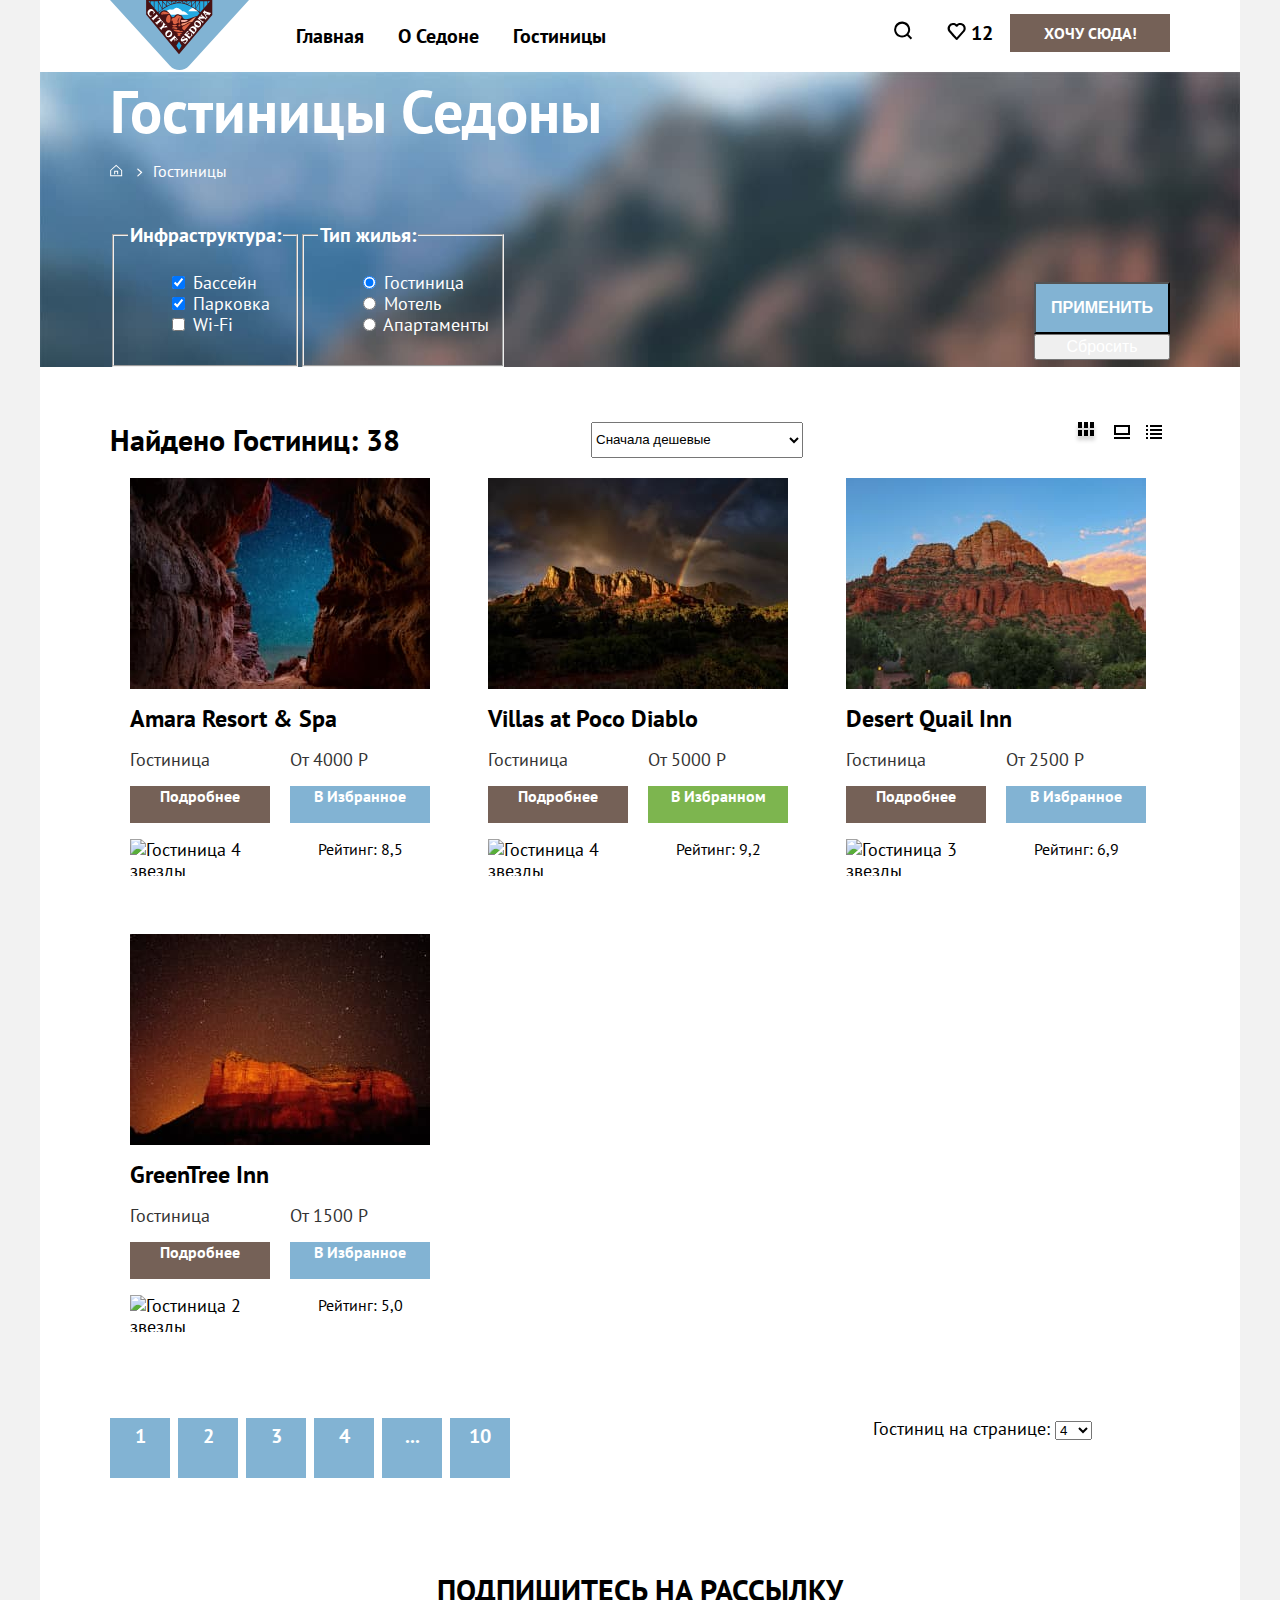
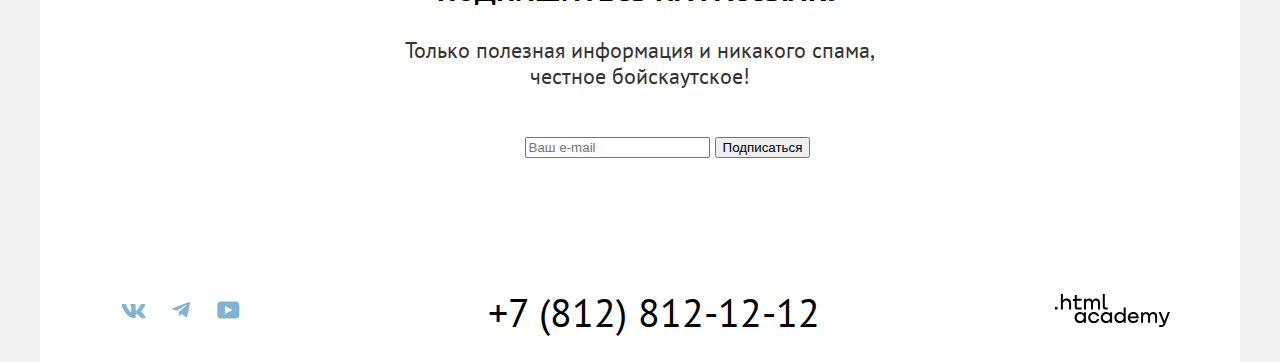
==== commit d0b42f1a: "поправки" ====
--- a/catalog.html
+++ b/catalog.html
@@ -10,364 +10,415 @@
   <body>
     <div class="container-page">
       <header class="page-header">
-        <div class="container">
-          <nav class="navigation">
-            <a class="navigation-logo" href="index.html">
-              <img class="logo" src="images/logo/coat-of-arms-of-sedona.svg" width="139" height="70"
-                alt="Герб города Седона">
-            </a>
-            <ul class="navigation-list">
-              <li class="navigation-item">
-                <a class="navigation-link" href="index.html">
-                  Главная
+        <div class="container-page">
+          <header class="page-header">
+            <div class="container">
+              <nav class="navigation">
+                <a class="navigation-logo" href="index.html">
+                  <img class="logo" src="images/logo/coat-of-arms-of-sedona.svg" width="139" height="70"
+                    alt="Герб города Седона">
                 </a>
-              </li>
-              <li class="navigation-item">
-                <a class="navigation-link" href="about.html">
-                  О Седоне
-                </a>
-              </li>
-              <li class="navigation-item">
-                <a class="navigation-link navigation-current" href="catalog.html">
-                  Гостиницы
-                </a>
-              </li>
-            </ul>
-            <ul class="navigation-list navigation-user">
-              <li class="navigation-item">
-                <a class="navigation-link" href="#">
-                  <span class="visually-hidden">
-                    Поиск
-                  </span>
-                </a>
-              </li>
-              <li class="navigation-item">
-                <a class="navigation-link" href="#">
-                  <span class="visually-hidden">
-                    Избранное
-                  </span>
-                </a>
-              </li>
-              <li class="navigation-item">
-                <a class="navigation-link-button" href="#">
-                  Хочу сюда!
-                </a>
-              </li>
-            </ul>
-          </nav>
-        </div>
-      </header>
-      <main class="main-inner">
-        <header class="inner-header">
-          <div class="container">
-            <h1 class="inner-header-title">
-              Гостиницы Седоны
-            </h1>
-            <ul class="breadcrumbs">
-              <li class="breadcrumbs-item">
-                <a class="breadcrumbs-link" href="index.html">
-                  <span class="visually-hidden">
-                    Главная
-                  </span>
-                </a>
-              </li>
-              <li class="breadcrumbs-item">
-                <a class="breadcrumbs-link">
-                  Гостиницы
-                </a>
-              </li>
-            </ul>
-            <section class="coise-hotels">
-              <h2 class="visually-hidden">Выбор гостиниц с фильтрами</h2>
-              <form class="choise-filter" action="https://echo.htmlacademy.ru/" method="get">
-                <fieldset class="choise-filter-group">
-                  <legend class="choise-filter-title">
-                    Инфраструктура:
-                  </legend>
-                  <ul class="choise-filter-list">
-                    <li class="choise-filter-item">
-                      <label class="choise">
-                        <input class="choise-input" type="checkbox" name="infrastructure" checked>
-                        Бассейн
-                      </label>
-                    </li>
-                    <li class="choise-filter-item">
-                      <label class="choise">
-                        <input class="control-input" type="checkbox" name="infrastructure" checked>
-                        Парковка
-                      </label>
-                    </li>
-                    <li class="choise-filter-item">
-                      <label class="control">
-                        <input class="choise-input" type="checkbox" name="infrastructure">
-                        Wi-Fi
-                      </label>
+                <ul class="navigation-list">
+                  <li class="navigation-item">
+                    <a class="navigation-link navigation-current" href="index.html">
+                      Главная
+                    </a>
+                  </li>
+                  <li class="navigation-item">
+                    <a class="navigation-link" href="about.html">
+                      О Седоне
+                    </a>
+                  </li>
+                  <li class="navigation-item">
+                    <a class="navigation-link" href="catalog.html">
+                      Гостиницы
+                    </a>
+                  </li>
+                </ul>
+                <ul class="navigation-list-user">
+                  <li class="navigation-item-user">
+                    <a class="navigation-link" href="#">
+                      <svg class="navigation-icon" aria-hidden="true" focusable="false" width="19" height="19"
+                        viewBox="0 0 19 19" fill="none" xmlns="http://www.w3.org/2000/svg">
+                        <path
+                          d="m18.16 17.05-3.71-3.7c1-1.3 1.7-3 1.7-4.9 0-4.4-3.6-8-8.02-8a8.12 8.12 0 0 0-8.02 8.1c0 4.4 3.6 8 8.02 8 1.8 0 3.51-.6 4.91-1.7l3.71 3.7 1.4-1.5Zm-10.03-2.5c-3.3 0-6.02-2.7-6.02-6a6.03 6.03 0 0 1 12.04 0c0 3.3-2.71 6-6.02 6Z"
+                          fill="#000" />
+                      </svg>
+                      <span class="visually-hidden">
+                        Поиск
+                      </span>
+                    </a>
+                  </li>
+                  <li class="navigation-item-user">
+                    <a class="navigation-link" href="#">
+                      <svg class="navigation-icon" aria-hidden="true" focusable="false" width="19" height="17"
+                        viewBox="0 0 19 17" fill="none" xmlns="http://www.w3.org/2000/svg">
+                        <path
+                          d="M9.58 17c-.3 0-.6-.1-.8-.4-5.42-6.1-6.72-7.5-7.03-7.9A5.4 5.4 0 0 1 6.16 0c1.31 0 2.51.5 3.52 1.3a5.47 5.47 0 0 1 9.03 4.1c0 1.3-.5 2.5-1.31 3.4l-7.02 7.9c-.2.2-.4.3-.8.3ZM3.56 7.5c.3.4 3.51 4 6.12 6.9l6.21-7c.5-.5.7-1.2.7-2 0-1.8-1.5-3.3-3.3-3.3-1 0-2 .5-2.71 1.3-.3.3-.6.4-.9.4-.3 0-.6-.2-.8-.4a3.7 3.7 0 0 0-2.71-1.3c-1.8 0-3.31 1.5-3.31 3.3-.1.9.3 1.6.7 2.1-.1 0-.1 0 0 0Z"
+                          fill="#000" />
+                      </svg>
+                      <span class="visually-hidden">
+                        Избранное
+                      </span>
+                      <span class="favorites">12</span>
+                    </a>
+                  </li>
+                  <li class="navigation-item-user">
+                    <a class="navigation-link navigation-link-button" href="#">
+                      Хочу сюда!
+                    </a>
+                  </li>
+                </ul>
+              </nav>
+            </div>
+          </header>
+          <main class="main-inner">
+            <header class="inner-header">
+              <div class="container">
+                <h1 class="inner-header-title">
+                  Гостиницы Седоны
+                </h1>
+                <ul class="breadcrumbs">
+                  <li class="breadcrumbs-item">
+                    <a class="breadcrumbs-link" href="index.html">
+                      <svg class="breadcrumbs-icon" aria-hidden="true" width="13" height="13" viewBox="0 0 13 13"
+                        fill="none" xmlns="http://www.w3.org/2000/svg">
+                        <path fill-rule="evenodd" clip-rule="evenodd"
+                          d="m.16 6.15 6-5.5 6 5.5v6.2h-12v-6.2Zm1 .4v4.8h10v-4.8l-5-4.5-5 4.5Zm4 3.8h-1v-3.5h4v3.5h-1v-2.5h-2v2.5Z"
+                          fill="#fff" />
+                      </svg>
+                      <span class="visually-hidden">
+                        Главная
+                      </span>
+                    </a>
+                  </li>
+                  <li class="breadcrumbs-item">
+                    <a class="breadcrumbs-link">
+                      Гостиницы
+                    </a>
+                  </li>
+                </ul>
+                <section class="coise-hotels">
+                  <h2 class="visually-hidden">Выбор гостиниц с фильтрами</h2>
+                  <form class="choise-filter" action="https://echo.htmlacademy.ru/" method="get">
+                    <fieldset class="choise-filter-group">
+                      <legend class="choise-filter-title">
+                        Инфраструктура:
+                      </legend>
+                      <ul class="choise-filter-list">
+                        <li class="choise-filter-item">
+                          <label class="choise">
+                            <input class="choise-input" type="checkbox" name="infrastructure" checked>
+                            Бассейн
+                          </label>
+                        </li>
+                        <li class="choise-filter-item">
+                          <label class="choise">
+                            <input class="control-input" type="checkbox" name="infrastructure" checked>
+                            Парковка
+                          </label>
+                        </li>
+                        <li class="choise-filter-item">
+                          <label class="control">
+                            <input class="choise-input" type="checkbox" name="infrastructure">
+                            Wi-Fi
+                          </label>
+                        </li>
+                      </ul>
+                    </fieldset>
+                    <fieldset class="choise-filter-group">
+                      <legend class="choise-filter-title">
+                        Тип жилья:
+                      </legend>
+                      <ul class="choise-filter-list">
+                        <li class="choise-filter-item">
+                          <label class="control">
+                            <input class="control-input" type="radio" name="type of housing" value="hotel" checked>
+                            Гостиница
+                          </label>
+                        </li>
+                        <li class="choise-filter-item">
+                          <label class="control">
+                            <input class="control-input" type="radio" name="type of housing" value="motel">
+                            Мотель
+                          </label>
+                        </li>
+                        <li class="choise-filter-item">
+                          <label class="control">
+                            <input class="control-input" type="radio" name="type of housing" value="apartments">
+                            Апартаменты
+                          </label>
+                        </li>
+                      </ul>
+                    </fieldset>
+                    <div class="container-button">
+                    <button class="button-submit" type="submit">
+                      ПРИМЕНИТЬ
+                    </button>
+                    <button class="button-reset" type="reset">
+                      Сбросить
+                    </button>
+                  </div>
+                  </form>
+                </section>
+              </div>
+            </header>
+            <section class="catalog-sorting">
+              <div class="container">
+                <h2 class="visually-hidden">Сортировка гостиниц</h2>
+                <div class="container-sort">
+                  <span class="sort-hotel">Найдено гостиниц: 38</span>
+                  <select class="select-control" aria-label="Сортировка">
+                    <option value="popular">Сначала дешевые</option>
+                    <option value="cheap">Сначала дорогие</option>
+                    <option value="luxury">Сначала с высоким рейтингом</option>
+                  </select>
+                  <ul class="sort-view">
+                    <li class="toggle-item">
+                      <a class="grid-toggle" href="#">
+                        <svg class="toggle-icon" aria-hidden="true" width="24" height="22" viewBox="0 0 24 22" fill="none" xmlns="http://www.w3.org/2000/svg">
+                          <g filter="url(#a)" fill="#000">
+                            <path
+                              d="M8 0H4v6h4V0ZM20 0h-4v6h4V0ZM14 0h-4v6h4V0ZM8 8H4v6h4V8ZM20 8h-4v6h4V8ZM14 8h-4v6h4V8Z" />
+                          </g>
+                          <defs>
+                            <filter id="a" x="0" y="0" width="24" height="22" filterUnits="userSpaceOnUse"
+                              color-interpolation-filters="sRGB">
+                              <feFlood flood-opacity="0" result="BackgroundImageFix" />
+                              <feColorMatrix in="SourceAlpha" values="0 0 0 0 0 0 0 0 0 0 0 0 0 0 0 0 0 0 127 0"
+                                result="hardAlpha" />
+                              <feOffset dy="4" />
+                              <feGaussianBlur stdDeviation="2" />
+                              <feComposite in2="hardAlpha" operator="out" />
+                              <feColorMatrix values="0 0 0 0 0 0 0 0 0 0 0 0 0 0 0 0 0 0 0.25 0" />
+                              <feBlend in2="BackgroundImageFix" result="effect1_dropShadow_64101_448" />
+                              <feBlend in="SourceGraphic" in2="effect1_dropShadow_64101_448" result="shape" />
+                            </filter>
+                          </defs>
+                        </svg>
+                        <span class="visually-hidden">Показать таблицу</span>
+                      </a>
+                    </li>
+                    <li class="toggle-item">
+                      <a class="grid-toggle" href="#">
+                        <svg class="toggle-icon" aria-hidden="true" width="16" height="14" viewBox="0 0 16 14" fill="none" xmlns="http://www.w3.org/2000/svg">
+                          <path d="M16 12H0v2h16v-2ZM14 2v6H2V2h12Zm2-2H0v10h16V0Z" fill="#000" />
+                        </svg>
+                        <span class="visually-hidden">Показать слайды</span>
+                      </a>
+                    </li>
+                    <li class="toggle-item">
+                      <a class="grid-toggle" href="#">
+                        <svg class="toggle-icon" aria-hidden="true" width="16" height="14" viewBox="0 0 16 14" fill="none" xmlns="http://www.w3.org/2000/svg">
+                          <path
+                            d="M2 0H0v2h2V0ZM16 0H4v2h12V0ZM2 4H0v2h2V4ZM16 4H4v2h12V4ZM2 8H0v2h2V8ZM16 8H4v2h12V8ZM2 12H0v2h2v-2ZM16 12H4v2h12v-2Z"
+                            fill="#000" />
+                        </svg>
+                        <span class="visually-hidden">Показать список</span>
+                      </a>
                     </li>
                   </ul>
-                </fieldset>
-                <fieldset class="choise-filter-group">
-                  <legend class="choise-filter-title">
-                    Тип жилья:
-                  </legend>
-                  <ul class="choise-filter-list">
-                    <li class="choise-filter-item">
-                      <label class="control">
-                        <input class="control-input" type="radio" name="type of housing" value="hotel" checked>
-                        Гостиница
-                      </label>
-                    </li>
-                    <li class="choise-filter-item">
-                      <label class="control">
-                        <input class="control-input" type="radio" name="type of housing" value="motel">
-                        Мотель
-                      </label>
-                    </li>
-                    <li class="choise-filter-item">
-                      <label class="control">
-                        <input class="control-input" type="radio" name="type of housing" value="apartments">
-                        Апартаменты
-                      </label>
+                </div>
+              </div>
+            </section>
+            <section class="hotels">
+              <div class="container">
+                <h2 class="visually-hidden">Карточки гостиниц</h2>
+                <ul class="hotel-list">
+                  <li class="hotel-card">
+                    <a class="hotel-card-link" href="#">
+                      <img class="hotel-card-image" src="images/cards/mountains-at-night.jpg" width="300" height="211"
+                        alt="Горы ночью">
+                      <h3 class="hotel-card-title">Amara Resort & Spa</h3>
+                    </a>
+                    <span class="type-of-housing">
+                      Гостиница
+                    </span>
+                    <span class="hotel-card-price">
+                      От 4000 Р
+                    </span>
+                    <a class="hotel-card-button button-more" href="#">
+                      подробнее
+                    </a>
+                    <a class="hotel-card-button button-to-favorites" href="#">
+                      в избранное
+                    </a>
+                    <img class="image-rating" src="#" width="#" height="#" alt="Гостиница 4 звезды">
+                    <span class="hotel-card-button hotel-card-rating">Рейтинг: 8,5</span>
+                  </li>
+                  <li class="hotel-card">
+                    <a class="hotel-card-link" href="#">
+                      <img class="hotel-card-image" src="images/cards/mountains-sunrise.jpg" width="300" height="211"
+                        alt="Рассвет в горах">
+                      <h3 class="hotel-card-title">Villas at Poco Diablo</h3>
+                    </a>
+                    <span class="type-of-housing">
+                      Гостиница
+                    </span>
+                    <span class="hotel-card-price">
+                      От 5000 Р
+                    </span>
+                    <a class="hotel-card-button button-more" href="#">
+                      подробнее
+                    </a>
+                    <a class="hotel-card-button button-in-favorites" href="#">
+                      в избранном
+                    </a>
+                    <img class="image-rating" src="#" width="#" height="#" alt="Гостиница 4 звезды">
+                    <span class="hotel-card-button hotel-card-rating">Рейтинг: 9,2</span>
+                  </li>
+                  <li class="hotel-card">
+                    <a class="hotel-card-link" href="#">
+                      <img class="hotel-card-image" src="images/cards/mountains-by-day.jpg" width="300" height="211"
+                        alt="День в горах">
+                      <h3 class="hotel-card-title">Desert Quail Inn</h3>
+                    </a>
+                    <span class="type-of-housing">
+                      Гостиница
+                    </span>
+                    <span class="hotel-card-price">
+                      От 2500 Р
+                    </span>
+                    <a class="hotel-card-button button-more" href="#">
+                      подробнее
+                    </a>
+                    <a class="hotel-card-button button-to-favorites" href="#">
+                      в избранное
+                    </a>
+                    <img class="image-rating" src="#" width="#" height="#" alt="Гостиница 3 звезды">
+                    <span class="hotel-card-button hotel-card-rating">Рейтинг: 6,9</span>
+                  </li>
+                  <li class="hotel-card">
+                    <a class="hotel-card-link" href="#">
+                      <img class="hotel-card-image" src="images/cards/mountains-sunset.jpg" width="300" height="211"
+                        alt="Закат в горах">
+                      <h3 class="hotel-card-title">GreenTree Inn</h3>
+                    </a>
+                    <span class="type-of-housing">
+                      Гостиница
+                    </span>
+                    <span class="hotel-card-price">
+                      От 1500 Р
+                    </span>
+                    <a class="hotel-card-button button-more" href="#">
+                      подробнее
+                    </a>
+                    <a class="hotel-card-button button-to-favorites" href="#">
+                      в избранное
+                    </a>
+                    <img class="image-rating" src="#" width="#" height="#" alt="Гостиница 2 звезды">
+                    <span class="hotel-card-button hotel-card-rating">Рейтинг: 5,0</span>
+                  </li>
+                </ul>
+                <div class="container-pagination">
+                  <ul class="pagination">
+                    <li class="pagination-item">
+                      <a class="pagination-link pagination-current">1</a>
+                    </li>
+                    <li class="pagination-item">
+                      <a class="pagination-link" href="#">2</a>
+                    </li>
+                    <li class="pagination-item">
+                      <a class="pagination-link" href="#">3</a>
+                    </li>
+                    <li class="pagination-item">
+                      <a class="pagination-link" href="#">4</a>
+                    </li>
+                    <li class="pagination-item">
+                      <a class="pagination-link" href="#">...</a>
+                    </li>
+                    <li class="pagination-item">
+                      <a class="pagination-link" href="#">10</a>
                     </li>
                   </ul>
-                </fieldset>
-                <button class="button-submit" type="submit">
-                  Применить
-                </button>
-                <button class="button-reset" type="reset">
-                  Сбросить
+                  <label class="amount">
+                    Гостиниц на странице:
+                    <select class="select-control" aria-label="Гостиниц на странице">
+                      <option value="4">4</option>
+                      <option value="8">8</option>
+                      <option value="12">12</option>
+                    </select>
+                  </label>
+                </div>
+              </div>
+            </section>
+            <section class="newsletter newsletter-catalog">
+              <h2 class="newsletter-title newsletter-title-catalog">
+                Подпишитесь на рассылку
+              </h2>
+              <p class="newsletter-description newsletter-description-catalog">
+                Только полезная информация и никакого спама,<br>честное бойскаутское!
+              </p>
+              <form class="newsletter-form" action="https://echo.htmlacademy.ru/" method="post">
+                <label for="newsletter-email">
+                  E-mail
+                </label>
+                <input class="field" placeholder="Ваш e-mail" type="email" name="newsletter-email" id="newsletter-email"
+                  required>
+                <button class="button newsletter-button" type="submit">
+                  Подписаться
                 </button>
               </form>
             </section>
-          </div>
-        </header>
-        <section class="catalog-sorting">
-          <div class="container">
-            <h2 class="visually-hidden">Сортировка гостиниц</h2>
-            <div class="container-choise">
-              <span class="sort-hotel">Найдено гостиниц: 38</span>
-              <select class="select-control" aria-label="Сортировка">
-                <option value="popular">Сначала дешевые</option>
-                <option value="cheap">Сначала дорогие</option>
-                <option value="luxury">Сначала с высоким рейтингом</option>
-              </select>
-              <ul class="card">
-                <li class="card-table">
-                  <a class="button" href="#">
-                    <span class="visually-hidden">Показать таблицу</span>
-                  </a>
-                </li>
-                <li class="card-slides">
-                  <a class="button" href="#">
-                    <span class="visually-hidden">Показать слайды</span>
-                  </a>
-                </li>
-                <li class="card-list">
-                  <a class="button" href="#">
-                    <span class="visually-hidden">Показать список</span>
-                  </a>
-                </li>
-              </ul>
+          </main>
+          <footer class="footer">
+            <div class="container">
+              <h2 class="visually-hidden">
+                Наши социальные сети
+              </h2>
+              <div class="footer-container">
+                <ul class="footer-social-list">
+                  <li class="social-list-item">
+                    <a class="social-button vk" href="https://vk.com/htmlacademy">
+                      <svg class="social-icon-vk" aria-hidden="true" focusable="false" width="25" height="14"
+                        viewBox="0 0 25 14" fill="none" xmlns="http://www.w3.org/2000/svg">
+                        <path fill-rule="evenodd" clip-rule="evenodd"
+                          d="M24.12.95c.16-.55 0-.95-.8-.95H20.7c-.67 0-.98.35-1.15.73 0 0-1.33 3.2-3.22 5.27-.61.6-.9.8-1.23.8-.16 0-.41-.2-.41-.74V.95c0-.66-.19-.95-.74-.95H9.82c-.42 0-.67.3-.67.6 0 .61.95.76 1.04 2.5v3.8c0 .84-.15.99-.48.99-.9 0-3.06-3.21-4.34-6.89-.25-.71-.5-1-1.18-1H1.57c-.75 0-.9.35-.9.73 0 .68.89 4.07 4.14 8.55 2.17 3.06 5.23 4.72 8 4.72 1.68 0 1.88-.37 1.88-1v-2.32c0-.73.16-.88.7-.88.38 0 1.05.2 2.6 1.67 1.79 1.75 2.08 2.53 3.08 2.53h2.63c.75 0 1.12-.37.9-1.1-.23-.72-1.08-1.77-2.2-3.02-.62-.7-1.54-1.47-1.82-1.86-.39-.49-.28-.7 0-1.14 0 0 3.2-4.43 3.54-5.93Z"
+                          fill="#83B3D3" />
+                      </svg>
+                      <span class="visually-hidden">
+                        Вконтакте
+                      </span>
+                    </a>
+                  </li>
+                  <li class="social-list-item">
+                    <a class="social-button telegram" href="https://t.me/htmlacademy">
+                      <svg class="social-icon-tg" aria-hidden="true" focusable="false" width="18" height="16"
+                        viewBox="0 0 18 16" fill="none" xmlns="http://www.w3.org/2000/svg">
+                        <path
+                          d="M16.79.1.84 6.25c-1.09.43-1.08 1.04-.2 1.31l4.1 1.28 9.47-5.98c.44-.27.85-.12.52.18L7.05 9.96l-.28 4.22c.41 0 .6-.19.83-.41l1.99-1.93 4.13 3.05c.77.42 1.31.2 1.5-.7l2.72-12.8c.28-1.12-.43-1.62-1.16-1.3Z"
+                          fill="#83B3D3" />
+                      </svg>
+                      <span class="visually-hidden">
+                        Телеграмм
+                      </span>
+                    </a>
+                  </li>
+                  <li class="social-list-item">
+                    <a class="social-button youtube" href="https://www.youtube.com/user/htmlacademyru">
+                      <svg class="social-icon-youtube" aria-hidden="true" focusable="false" width="23" height="18"
+                        viewBox="0 0 23 18" fill="none" xmlns="http://www.w3.org/2000/svg">
+                        <path
+                          d="M18.94.5H3.51C1.65.5.33 2.1.33 3.9V14c0 1.9 1.32 3.5 3.18 3.5h15.65c1.64 0 3.17-1.6 3.17-3.4V3.9C22.11 2.1 20.8.5 18.94.5ZM7.99 13.04V4.96L15.33 9l-7.34 4.04Z"
+                          fill="#83B3D3" />
+                      </svg>
+                      <span class="visually-hidden">
+                        YouTube
+                      </span>
+                    </a>
+                  </li>
+                </ul>
+                <a class="footer-contact" href="tele:+78128121212">
+                  +7 (812) 812-12-12
+                </a>
+                <a class="htmlacademy-link" href="https://htmlacademy.ru/">
+                  <img class="logo" src="images/logo/logo-htmlacademy.svg" width="115" height="34"
+                    alt="Логотип HTML Academy">
+                </a>
+              </div>
             </div>
-          </div>
-        </section>
-        <section class="hotels">
-          <div class="container">
-            <h2 class="visually-hidden">Карточки гостиниц</h2>
-            <ul class="hotel-list">
-              <li class="hotel-card">
-                <a class="hotel-card-link" href="#">
-                  <img class="hotel-card-image" src="images/cards/mountains-at-night.jpg" width="300" height="211"
-                    alt="Горы ночью">
-                  <h3 class="hotel-card-title">Amara Resort & Spa</h3>
-                </a>
-                <span class="type-of-housing">
-                  Гостиница
-                </span>
-                <span class="hotel-card-price">
-                  От 4000 Р
-                </span>
-                <a class="hotel-card-button button-more" href="#">
-                  подробнее
-                </a>
-                <a class="hotel-card-button button-to-favorites" href="#">
-                  в избранное
-                </a>
-                <img class="image-rating" src="#" width="#" height="#" alt="Гостиница 4 звезды">
-                <span class="hotel-card-button hotel-card-rating">Рейтинг: 8,5</span>
-              </li>
-              <li class="hotel-card">
-                <a class="hotel-card-link" href="#">
-                  <img class="hotel-card-image" src="images/cards/mountains-sunrise.jpg" width="300" height="211"
-                    alt="Рассвет в горах">
-                  <h3 class="hotel-card-title">Villas at Poco Diablo</h3>
-                </a>
-                <span class="type-of-housing">
-                  Гостиница
-                </span>
-                <span class="hotel-card-price">
-                  От 5000 Р
-                </span>
-                <a class="hotel-card-button button-more" href="#">
-                  подробнее
-                </a>
-                <a class="hotel-card-button button-in-favorites" href="#">
-                  в избранном
-                </a>
-                <img class="image-rating" src="#" width="#" height="#" alt="Гостиница 4 звезды">
-                <span class="hotel-card-button hotel-card-rating">Рейтинг: 9,2</span>
-              </li>
-              <li class="hotel-card">
-                <a class="hotel-card-link" href="#">
-                  <img class="hotel-card-image" src="images/cards/mountains-by-day.jpg" width="300" height="211"
-                    alt="День в горах">
-                  <h3 class="hotel-card-title">Desert Quail Inn</h3>
-                </a>
-                <span class="type-of-housing">
-                  Гостиница
-                </span>
-                <span class="hotel-card-price">
-                  От 2500 Р
-                </span>
-                <a class="hotel-card-button button-more" href="#">
-                  подробнее
-                </a>
-                <a class="hotel-card-button button-to-favorites" href="#">
-                  в избранное
-                </a>
-                <img class="image-rating" src="#" width="#" height="#" alt="Гостиница 3 звезды">
-                <span class="hotel-card-button hotel-card-rating">Рейтинг: 6,9</span>
-              </li>
-              <li class="hotel-card">
-                <a class="hotel-card-link" href="#">
-                  <img class="hotel-card-image" src="images/cards/mountains-sunset.jpg" width="300" height="211"
-                    alt="Закат в горах">
-                  <h3 class="hotel-card-title">GreenTree Inn</h3>
-                </a>
-                <span class="type-of-housing">
-                  Гостиница
-                </span>
-                <span class="hotel-card-price">
-                  От 1500 Р
-                </span>
-                <a class="hotel-card-button button-more" href="#">
-                  подробнее
-                </a>
-                <a class="hotel-card-button button-to-favorites" href="#">
-                  в избранное
-                </a>
-                <img class="image-rating" src="#" width="#" height="#" alt="Гостиница 2 звезды">
-                <span class="hotel-card-button hotel-card-rating">Рейтинг: 5,0</span>
-              </li>
-            </ul>
-            <div class="container-pagination">
-              <ul class="pagination">
-                <li class="pagination-item">
-                  <a class="pagination-link pagination-current">1</a>
-                </li>
-                <li class="pagination-item">
-                  <a class="pagination-link" href="#">2</a>
-                </li>
-                <li class="pagination-item">
-                  <a class="pagination-link" href="#">3</a>
-                </li>
-                <li class="pagination-item">
-                  <a class="pagination-link" href="#">4</a>
-                </li>
-                <li class="pagination-item">
-                  <a class="pagination-link" href="#">...</a>
-                </li>
-                <li class="pagination-item">
-                  <a class="pagination-link" href="#">10</a>
-                </li>
-              </ul>
-              <label class="amount">
-                Гостиниц на странице:
-                <select class="select-control" aria-label="Гостиниц на странице">
-                  <option value="4">4</option>
-                  <option value="8">8</option>
-                  <option value="12">12</option>
-                </select>
-              </label>
-            </div>
-          </div>
-        </section>
-        <section class="newsletter newsletter-catalog">
-          <h2 class="newsletter-title newsletter-title-catalog">
-            Подпишитесь на рассылку
-          </h2>
-          <p class="newsletter-description newsletter-description-catalog">
-            Только полезная информация и никакого спама,<br>честное бойскаутское!
-          </p>
-          <form class="newsletter-form" action="https://echo.htmlacademy.ru/" method="post">
-            <label for="newsletter-email">
-              E-mail
-            </label>
-            <input class="field" placeholder="Ваш e-mail" type="email" name="newsletter-email" id="newsletter-email"
-              required>
-            <button class="button newsletter-button" type="submit">
-              Подписаться
-            </button>
-          </form>
-        </section>
-      </main>
-      <footer class="footer">
-        <div class="container">
-          <h2 class="visually-hidden">
-            Наши социальные сети
-          </h2>
-          <div class="footer-container">
-            <ul class="footer-social-list">
-              <li class="social-list-item">
-                <a class="social-button vk" href="https://vk.com/htmlacademy">
-                  <svg class="social-icon-vk" aria-hidden="true" focusable="false" width="25" height="14" viewBox="0 0 25 14" fill="none"
-                    xmlns="http://www.w3.org/2000/svg">
-                    <path fill-rule="evenodd" clip-rule="evenodd"
-                      d="M24.12.95c.16-.55 0-.95-.8-.95H20.7c-.67 0-.98.35-1.15.73 0 0-1.33 3.2-3.22 5.27-.61.6-.9.8-1.23.8-.16 0-.41-.2-.41-.74V.95c0-.66-.19-.95-.74-.95H9.82c-.42 0-.67.3-.67.6 0 .61.95.76 1.04 2.5v3.8c0 .84-.15.99-.48.99-.9 0-3.06-3.21-4.34-6.89-.25-.71-.5-1-1.18-1H1.57c-.75 0-.9.35-.9.73 0 .68.89 4.07 4.14 8.55 2.17 3.06 5.23 4.72 8 4.72 1.68 0 1.88-.37 1.88-1v-2.32c0-.73.16-.88.7-.88.38 0 1.05.2 2.6 1.67 1.79 1.75 2.08 2.53 3.08 2.53h2.63c.75 0 1.12-.37.9-1.1-.23-.72-1.08-1.77-2.2-3.02-.62-.7-1.54-1.47-1.82-1.86-.39-.49-.28-.7 0-1.14 0 0 3.2-4.43 3.54-5.93Z"
-                      fill="#83B3D3" />
-                  </svg>
-                  <span class="visually-hidden">
-                    Вконтакте
-                  </span>
-                </a>
-              </li>
-              <li class="social-list-item">
-                <a class="social-button telegram" href="https://t.me/htmlacademy">
-                  <svg class="social-icon-tg" aria-hidden="true" focusable="false" width="18" height="16" viewBox="0 0 18 16" fill="none"
-                    xmlns="http://www.w3.org/2000/svg">
-                    <path
-                      d="M16.79.1.84 6.25c-1.09.43-1.08 1.04-.2 1.31l4.1 1.28 9.47-5.98c.44-.27.85-.12.52.18L7.05 9.96l-.28 4.22c.41 0 .6-.19.83-.41l1.99-1.93 4.13 3.05c.77.42 1.31.2 1.5-.7l2.72-12.8c.28-1.12-.43-1.62-1.16-1.3Z"
-                      fill="#83B3D3" />
-                  </svg>
-                  <span class="visually-hidden">
-                    Телеграмм
-                  </span>
-                </a>
-              </li>
-              <li class="social-list-item">
-                <a class="social-button youtube" href="https://www.youtube.com/user/htmlacademyru">
-                  <svg class="social-icon-youtube" aria-hidden="true" focusable="false" width="23" height="18" viewBox="0 0 23 18" fill="none"
-                    xmlns="http://www.w3.org/2000/svg">
-                    <path
-                      d="M18.94.5H3.51C1.65.5.33 2.1.33 3.9V14c0 1.9 1.32 3.5 3.18 3.5h15.65c1.64 0 3.17-1.6 3.17-3.4V3.9C22.11 2.1 20.8.5 18.94.5ZM7.99 13.04V4.96L15.33 9l-7.34 4.04Z"
-                      fill="#83B3D3" />
-                  </svg>
-                  <span class="visually-hidden">
-                    YouTube
-                  </span>
-                </a>
-              </li>
-            </ul>
-            <a class="footer-contact" href="tele:+78128121212">
-              +7 (812) 812-12-12
-            </a>
-            <a class="htmlacademy-link" href="https://htmlacademy.ru/">
-              <img class="logo" src="images/logo/logo-htmlacademy.svg" width="115" height="34"
-                alt="Логотип HTML Academy">
-            </a>
-          </div>
+          </footer>
         </div>
-      </footer>
-    </div>
   </body>
 
 </html>
--- a/styles/styles.css
+++ b/styles/styles.css
@@ -58,6 +58,8 @@
   margin: 0 auto;
   width: 1060px;
 }
+
+
 /* Навигация */
 .navigation {
   display:flex;
@@ -112,13 +114,14 @@
   border: none;
 }
 
+
+/* Добро пожаловать  */
 .main-container {
   flex-grow: 1;
 }
 .page-header {
   background-color: #ffffff;
 }
-/* Добро пожаловать  */
 .welcome {
   text-align: center;
   background-color: #dae8f1;
@@ -156,9 +159,7 @@
 }
 
 
-
 /* Преимущества Седодоны */
-
 .advantages-list {
   display:flex;
   flex-wrap: wrap;
@@ -181,15 +182,19 @@
   margin:102px 85px;
 }
 .container-service {
-  /* display: flex; */
-  width: 230px;
-  /* min-height: 384px; */
-  margin: 80px 85px;
-  /* flex-direction: column;
-  flex-wrap: wrap; */
+  display: flex;
+  flex-direction: column;
+  min-width: 400px;
+  min-height: 384px;
+  padding: 182px 85px 81px 85px;
+  background-position: top 80px center;
+  background-repeat: no-repeat;
 }
 .container-advatages {
   display: flex;
+  min-width: 400px;
+  min-height: 384px;
+
 }
 .advantages-item-main {
   display: flex;
@@ -247,21 +252,16 @@
 .advantages-road {
   background-color: rgba(131, 179, 211, 0.2);
 }
-.advantages-housing   {
+.icon-housing {
   background-image: url(../images/advantages/housing.svg);
-  background-repeat: no-repeat;
-}   {
+}
+.icon-food {
   background-image: url(../images/advantages/food.svg);
-  background-repeat: no-repeat;
-}
-.advantages-food   {
-  background-image: url(../images/advantages/food.svg);
-  background-repeat: no-repeat;
-}
-.advantages-souvenirs {
+}
+.icon-souvenirs {
   background-image: url(../images/advantages/souvenirs.svg);
-  background-repeat: no-repeat;
-}
+}
+
 
 /* Заинтересовались */
 .search-hotel {
@@ -280,7 +280,6 @@
   font-weight: 700;
   text-transform: uppercase;
 }
-
 .search-hotel-description {
   margin: 0  auto 56px;
   font-size: 22px;
@@ -288,7 +287,6 @@
   /* font-weight: 400; */
   color: #333333;
 }
-
 .button-search-hotel {
   font-weight: 700;
   margin: 0 auto ;
@@ -304,8 +302,9 @@
   border: none
   cursor: pointer;
 }
+
+
 /* Подпишитесь на рассылку */
-
 .newsletter {
   display: flex;
   flex-direction: column;
@@ -353,6 +352,7 @@
   color: #333333;
 }
 
+
 /* Футер */
 .footer-container {
   display: flex;
@@ -392,12 +392,16 @@
 }
 
 /* Каталог */
+
+
+/* Хедер */
 .inner-header {
   color: #FFFFFF;
   background-color: #826359;
   background-image: url("..//images/background-catalog.jpg");
   background-size: 100% auto;
   background-repeat: no-repeat;
+  margin-bottom:  55px;
 
 }
 /* .hotel-filter {
@@ -412,12 +416,16 @@
   line-height: 78px;
   font-weight: 700;
   text-align: left;
+  margin: 0;
+  padding: 0;
   /* color: #ffffff; */
 }
+
+
 /* Хлебные крошки */
 .breadcrumbs {
   display: flex;
-  margin: 0;
+  margin: 10px 0 40px 0;
   padding: 0;
   list-style-type: none;
 
@@ -430,12 +438,21 @@
   text-align: left;
   color: #ffffff;
   text-decoration: none;
-}
-/* .coise-hotels{
-  display: flex;
-} */
-/* Фильтры выбора гостиницы */
-.container-choise {
+  margin: 0;
+  padding: 0;
+}
+.breadcrumbs-item:not(:last-child):after{
+content: url(..//images/icon/breadcrumbs-icon.svg);
+position: relative;
+margin:auto 10px auto 10px;
+}
+/* .breadcrumbs-icon{
+  margin:0 auto 0 auto;
+  } */
+
+
+/* Выбор гостиницы */
+.choise-filter {
   display: flex;
 }
 .choise-filter-title {
@@ -453,25 +470,27 @@
   text-align: left;
   color: #ffffff;
 }
-
-.sort-hotel {
-  margin-right: auto;
-  font-size: 30px;
-  line-height: 36px;
-  font-weight: 700;
-  text-align: left;
-  text-transform: capitalize;
-}
-
+.container-sort {
+  display: flex;
+ }
+ .container-button {
+  display: flex;
+  flex-direction: column;
+  margin: 60px 0 0 auto;
+}
 .button-submit {
   padding: 14px 15px;
   font-size: 16px;
+  min-width: 130px;
+  min-height: 48px;
   line-height: 20px;
   font-weight: 700;
   text-align: center;
-  text-transform: capitalize;
+  text-transform:capitalize;
   color: #ffffff;
   background-color: #82b3d3;
+  list-style: none;
+  /* display: inline-block; */
 }
 
 .button-reset {
@@ -481,17 +500,43 @@
   text-align: center;
   color: #ffffff;
 }
-
-
+  /* display: inline-block; */
+
+
+
+ /* Сортировка гостиниц */
+
+
+.sort-hotel {
+  margin:0 191px 0 0 ;
+  font-size: 30px;
+  line-height: 36px;
+  font-weight: 700;
+  text-align: left;
+  text-transform: capitalize;
+}
+.select-control {
+  margin-right: 78px;
+}
 .catalog-sorting {
   background-color: #ffffff;
 }
-.card {
+.sort-view {
   display: flex;
   list-style-type: none;
-  margin: 0 0 auto 0;
-  padding: 0;
-}
+  margin: 0 0 0 auto;
+  padding: 0;
+  text-align: center;
+}
+.toggle-item:not(:last-child) {
+ margin-right:8px;
+}
+.toggle-icon{
+  margin-right:8px;
+ }
+
+
+
 /* Карточки гостиниц */
 .hotels {
   background-color: #ffffff;
@@ -592,8 +637,8 @@
   padding: 0;
 }
 .pagination-item {
- width: 60px;
- height: 60px;
+ min-width: 60px;
+ min-height: 60px;
  background-color: #82B3D3;
  /* margin-right: 8px; */
 }
